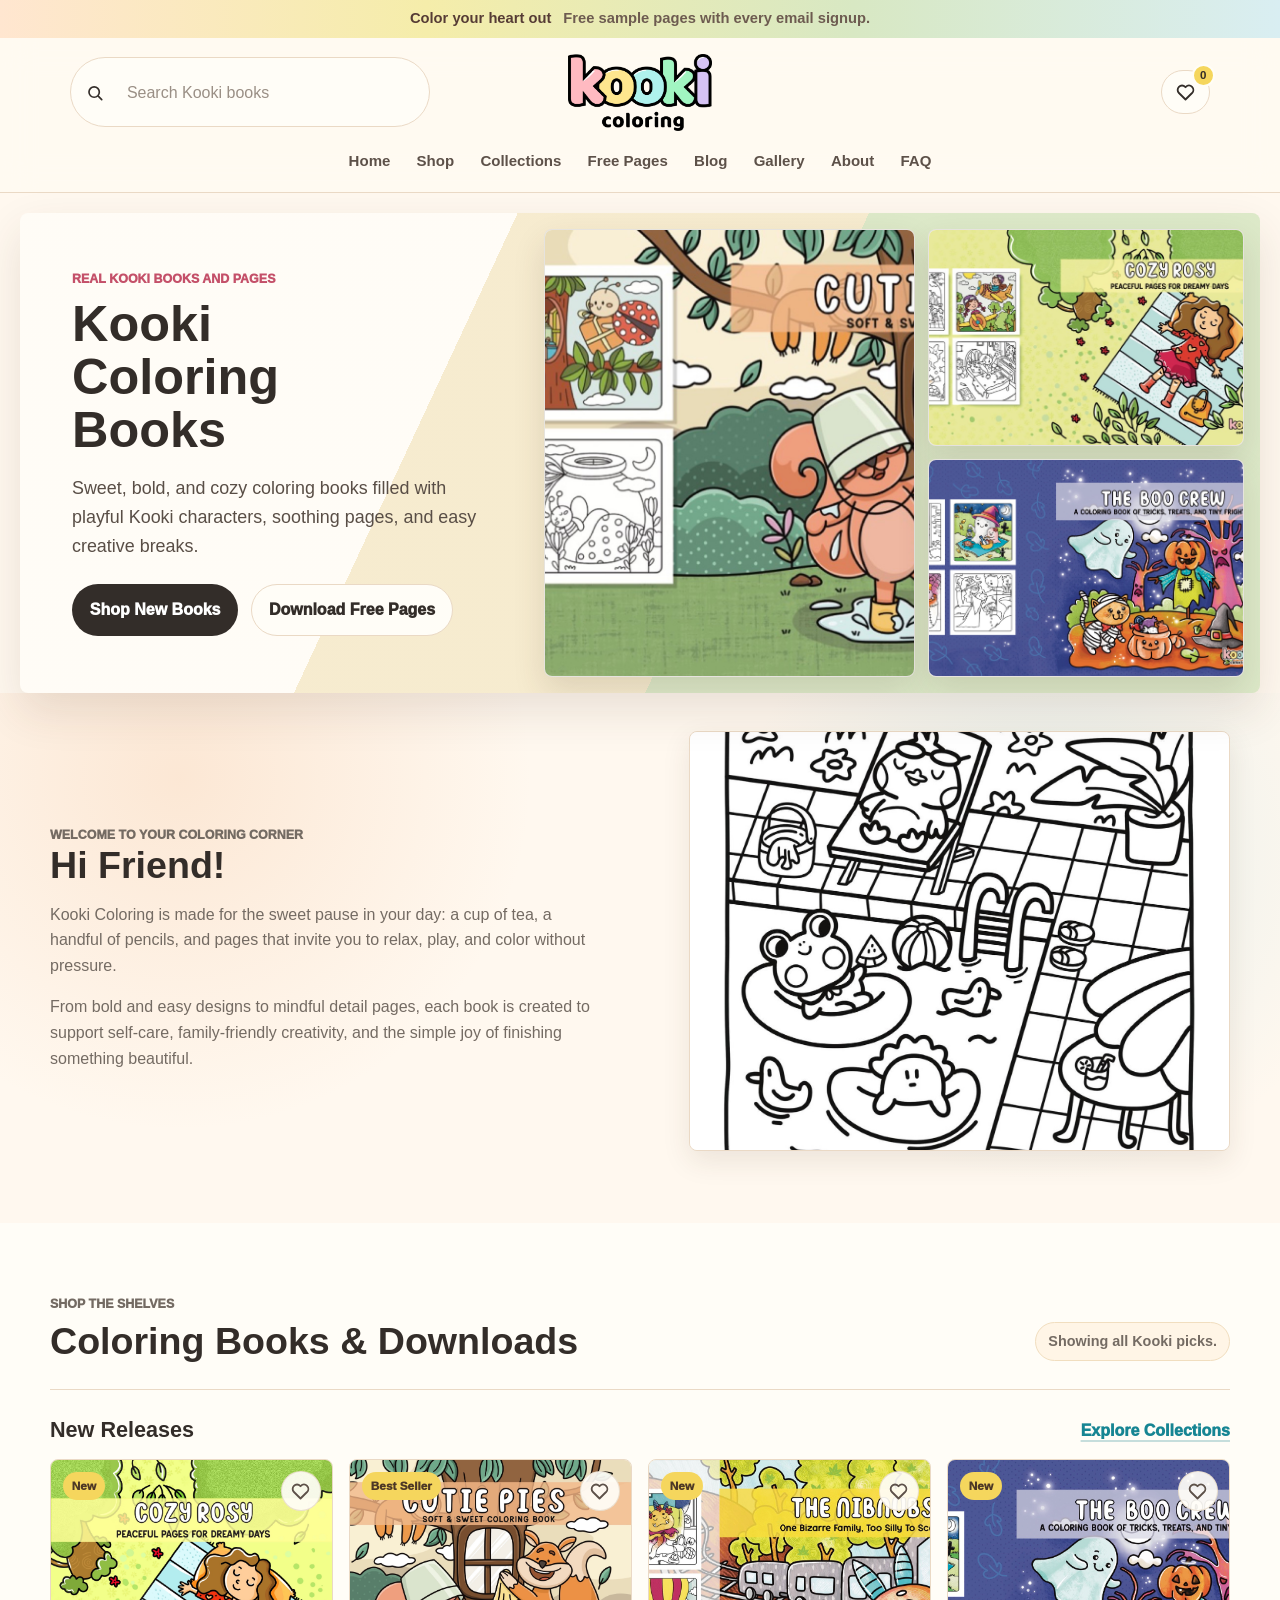
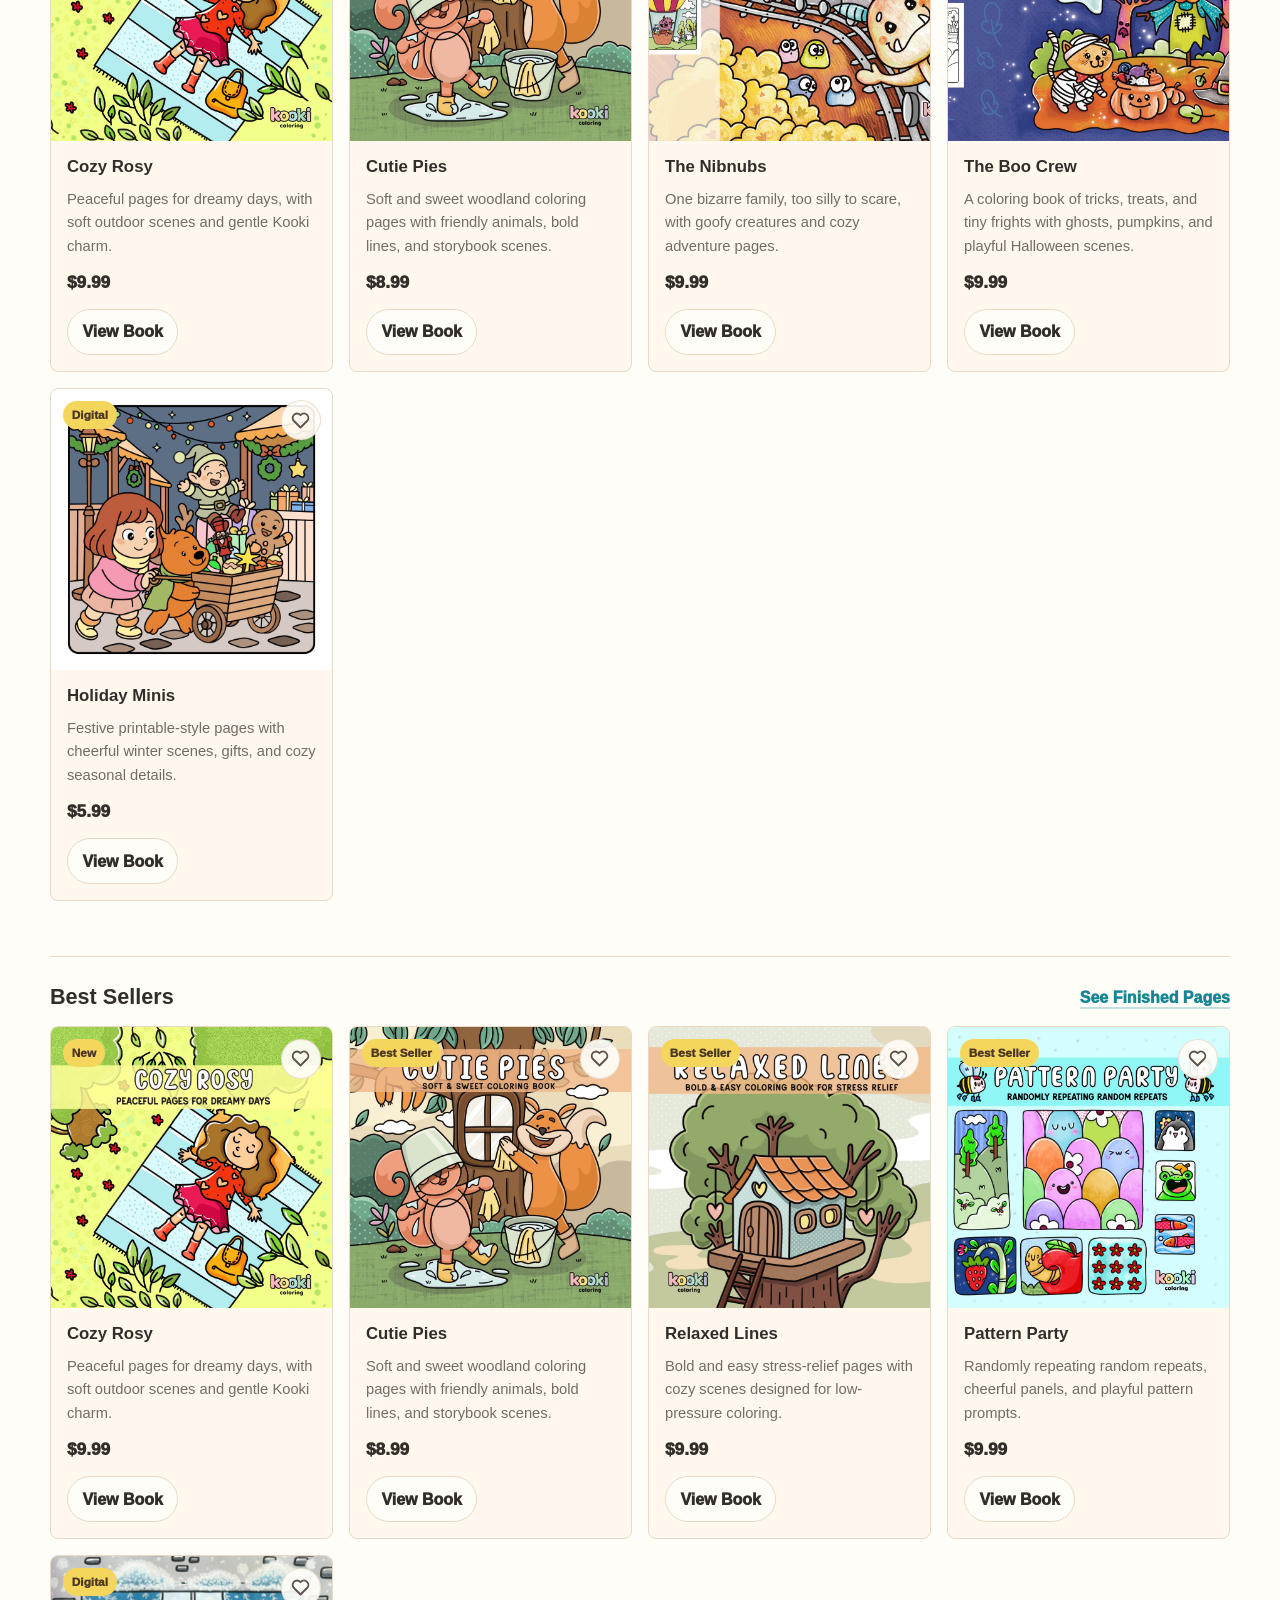
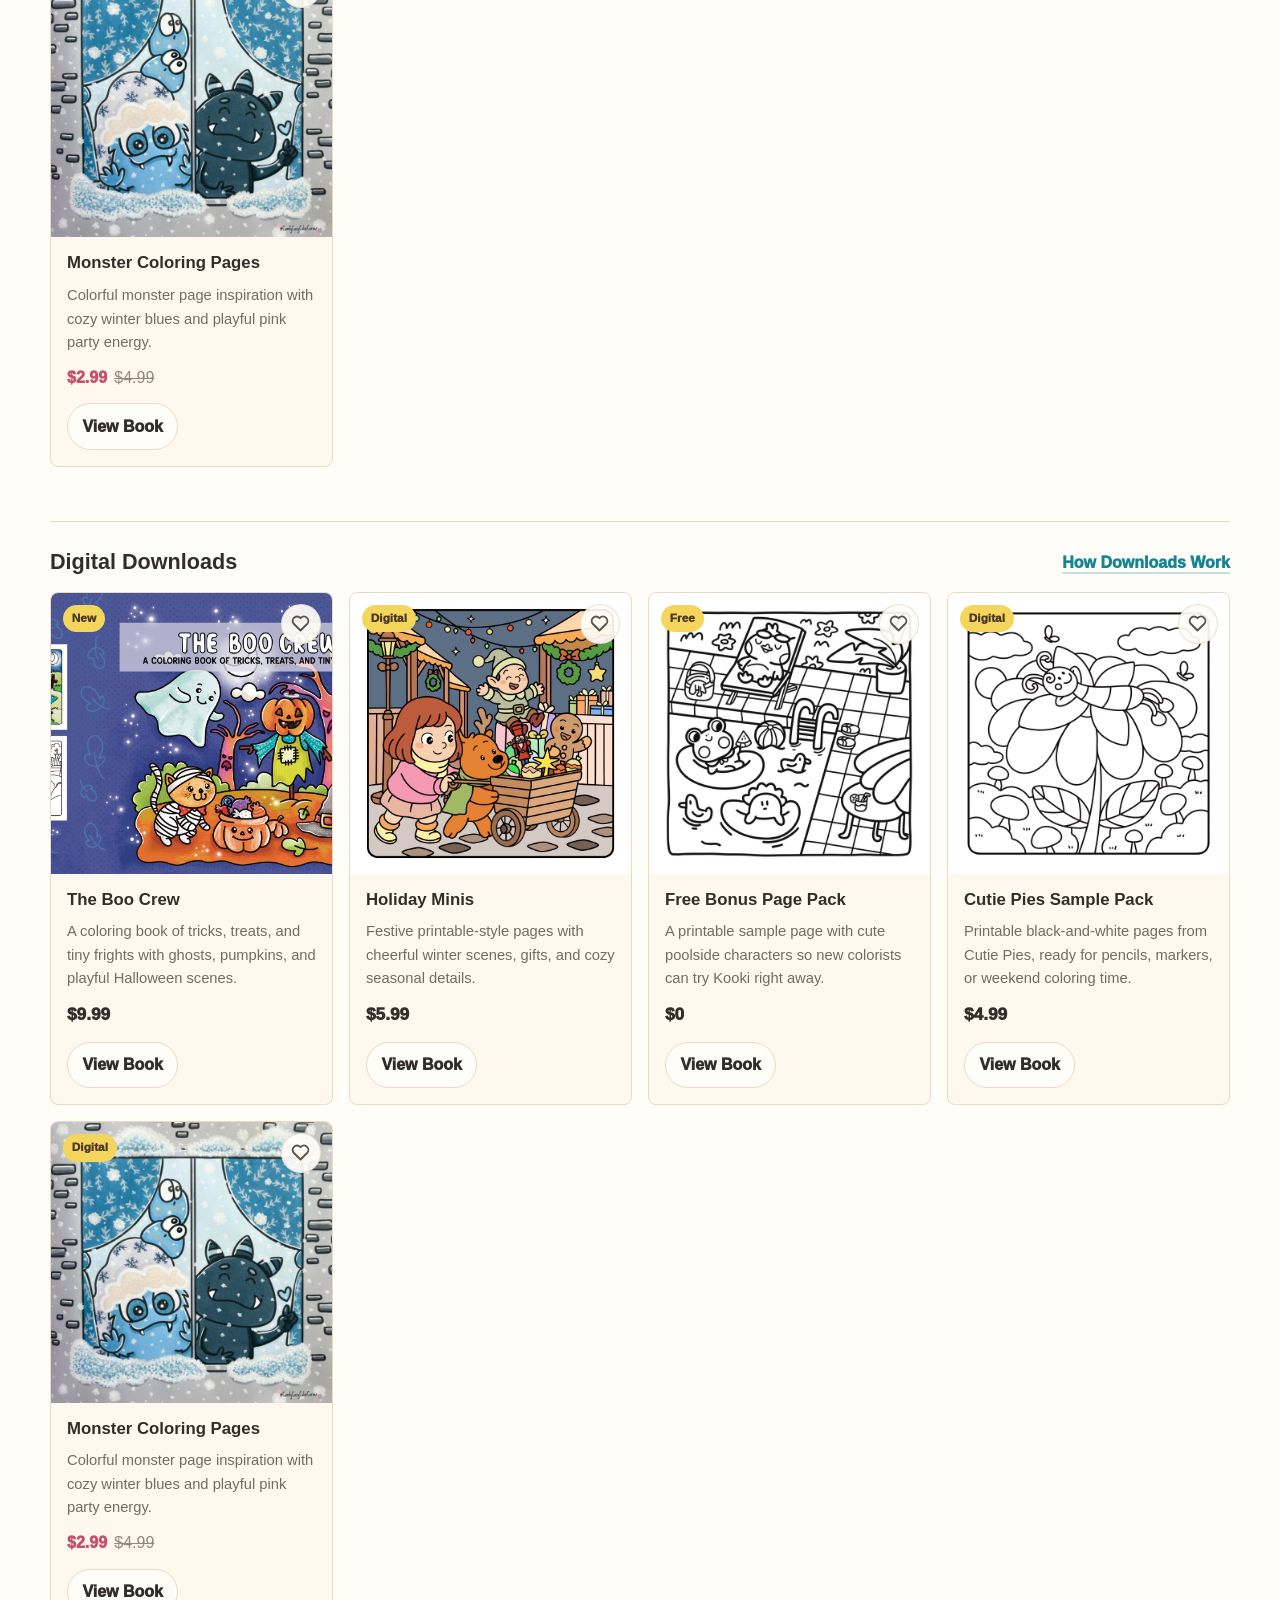
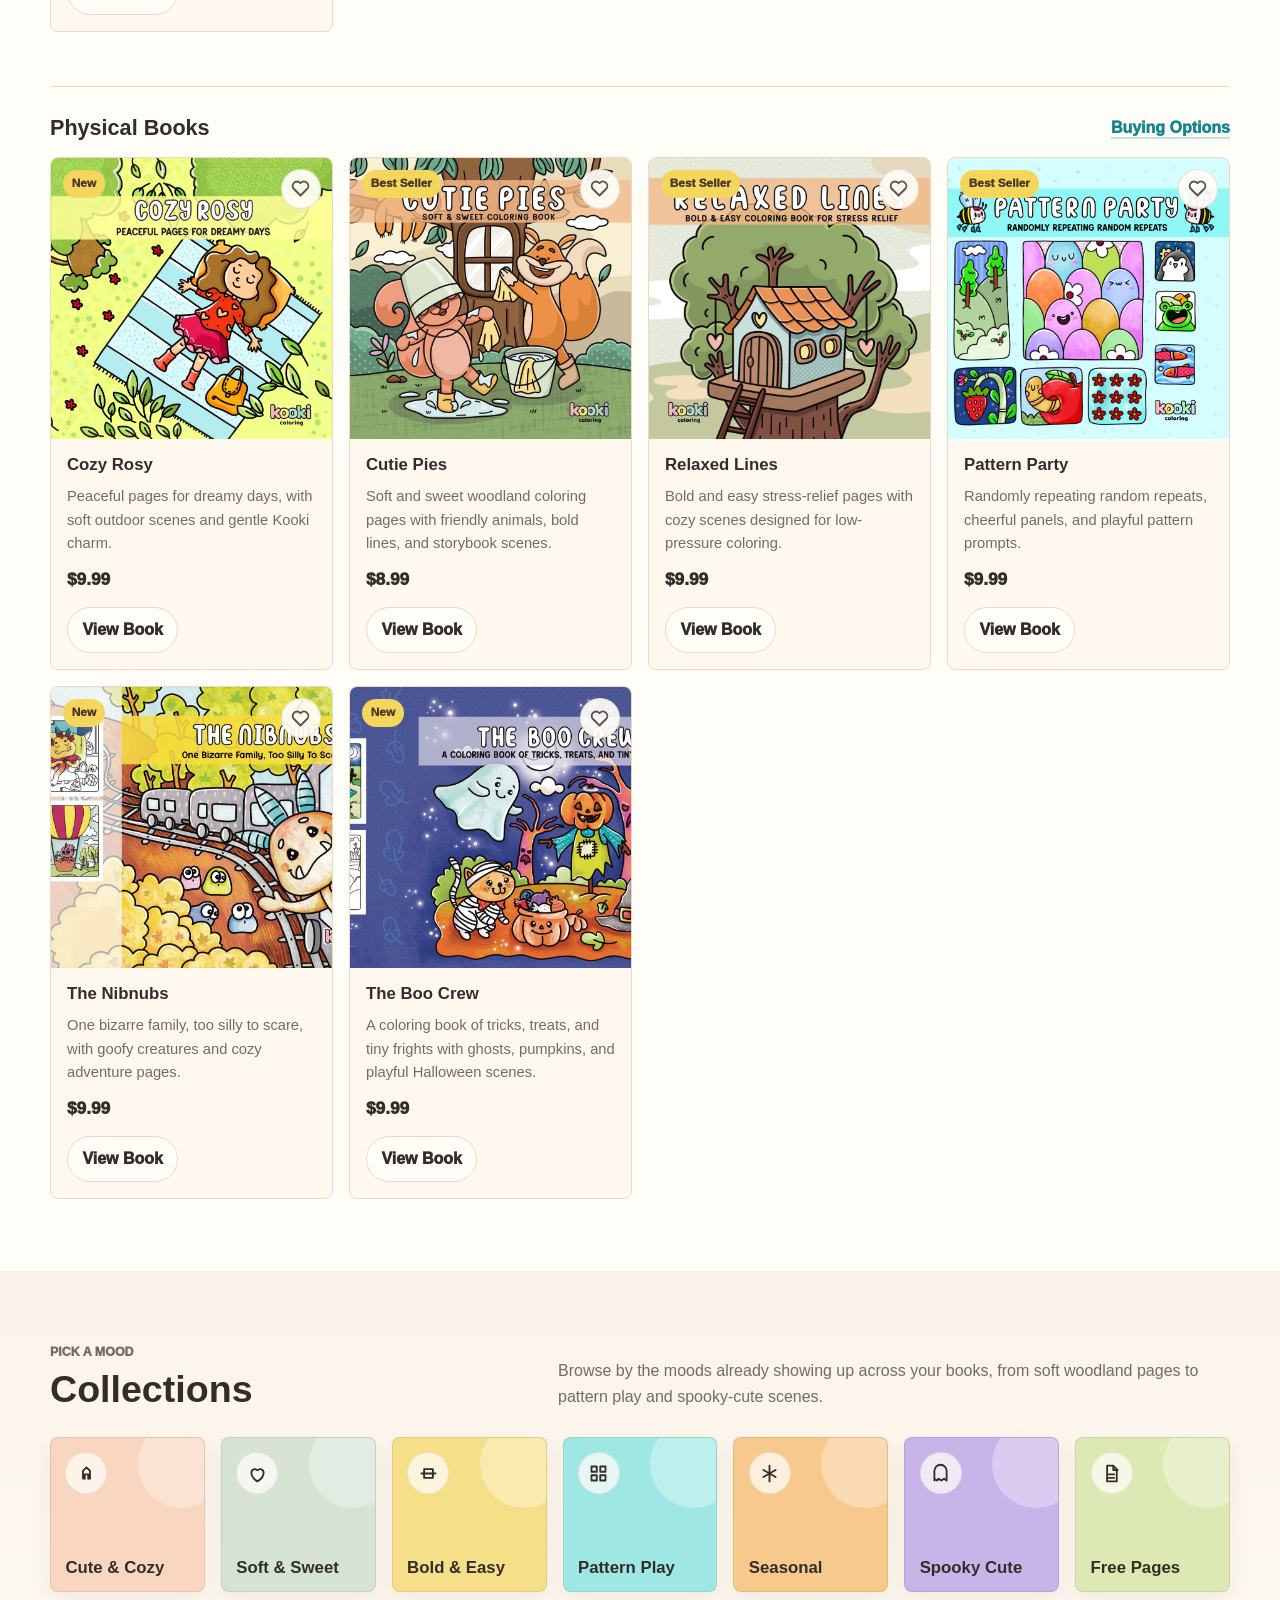
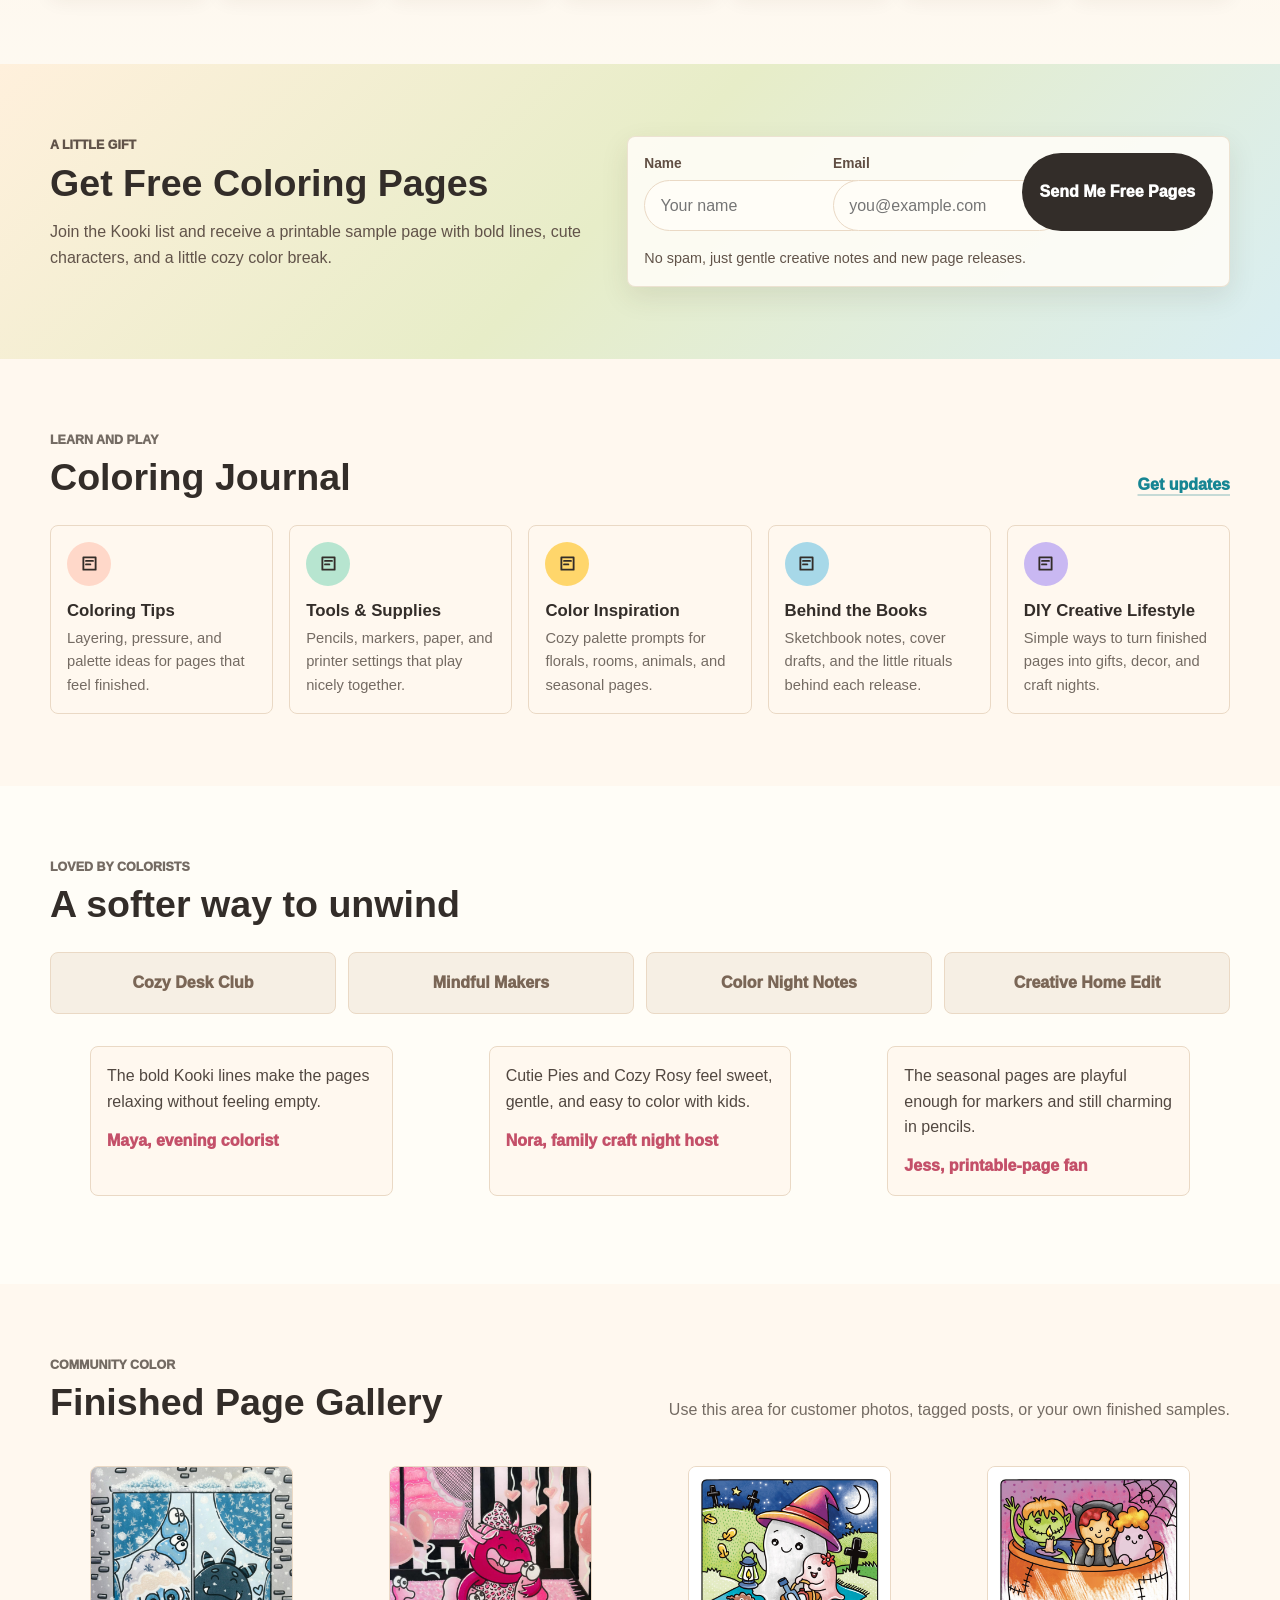
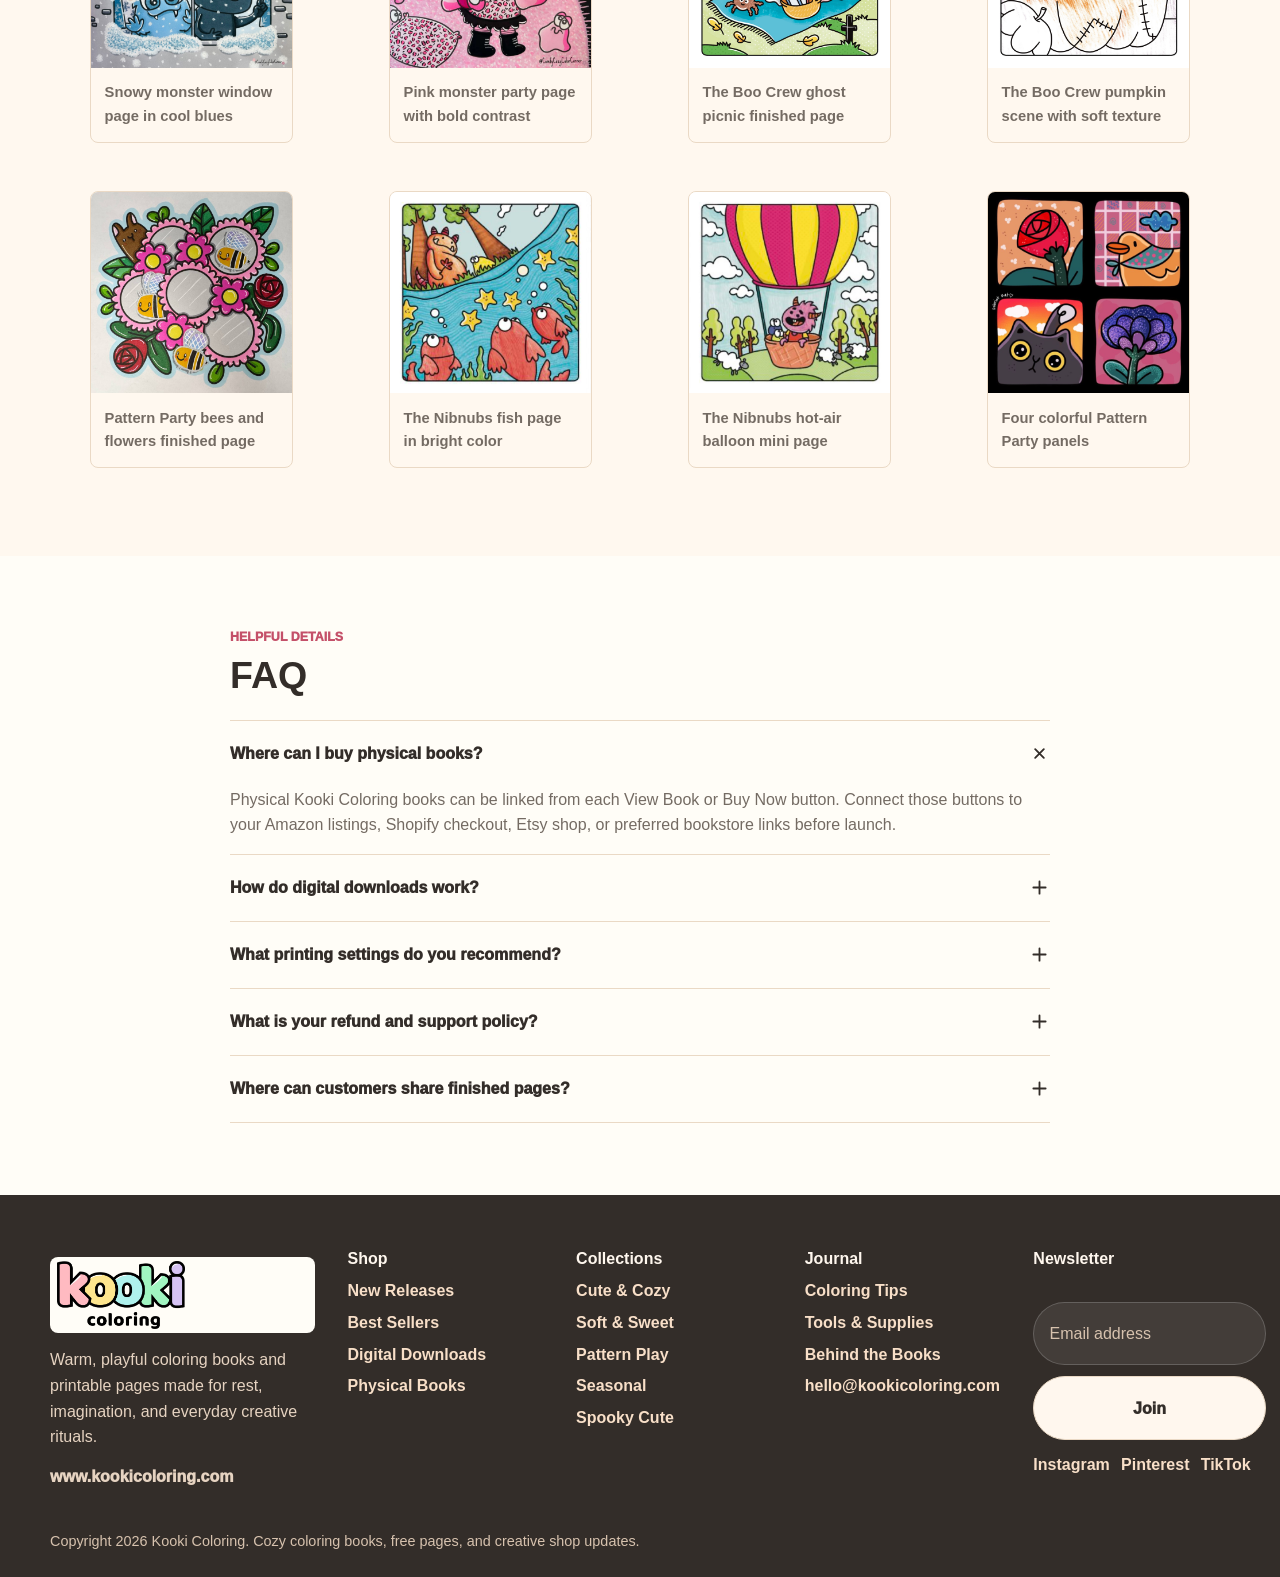
==== index.html @ 75f63d37 "Initial Kooki Coloring storefront" ====
<!doctype html>
<html lang="en">
  <head>
    <meta charset="utf-8">
    <meta name="viewport" content="width=device-width, initial-scale=1">
    <title>Kooki Coloring | Cozy Coloring Book Storefront</title>
    <meta
      name="description"
      content="Shop warm, playful coloring books, digital pages, and cozy creative collections from Kooki Coloring."
    >
    <link rel="preload" href="assets/real/hero/cutie-pies-cover-spread.jpg" as="image">
    <link rel="icon" href="assets/favicon.svg" type="image/svg+xml">
    <link rel="stylesheet" href="styles.css">
    <script src="script.js" defer></script>
  </head>
  <body>
    <a class="skip-link" href="#main">Skip to content</a>

    <div class="announcement" role="banner">
      <span>Color your heart out</span>
      <span class="announcement-note">Free sample pages with every email signup.</span>
    </div>

    <header class="site-header">
      <div class="header-shell">
        <form class="search" role="search" aria-label="Search Kooki Coloring books">
          <label class="sr-only" for="siteSearch">Search books and collections</label>
          <svg class="icon" aria-hidden="true" viewBox="0 0 24 24">
            <path d="m21 21-4.35-4.35m1.35-5.15a6.5 6.5 0 1 1-13 0 6.5 6.5 0 0 1 13 0Z"></path>
          </svg>
          <input id="siteSearch" type="search" placeholder="Search Kooki books">
        </form>

        <a class="brand" href="#home" aria-label="Kooki Coloring home">
          <img class="brand-logo" src="assets/logo/kooki-brand.png" alt="" aria-hidden="true">
          <span class="sr-only">Kooki Coloring</span>
        </a>

        <button class="icon-button wishlist-toggle" type="button" aria-label="Open wishlist">
          <svg class="icon" aria-hidden="true" viewBox="0 0 24 24">
            <path d="M19.5 12.6 12 20l-7.5-7.4a5 5 0 0 1 7.1-7.1l.4.4.4-.4a5 5 0 0 1 7.1 7.1Z"></path>
          </svg>
          <span class="wishlist-count" aria-live="polite">0</span>
        </button>
      </div>

      <nav class="main-nav" aria-label="Main navigation">
        <a href="#home">Home</a>
        <a href="#shop">Shop</a>
        <a href="#collections">Collections</a>
        <a href="#free-pages">Free Pages</a>
        <a href="#blog">Blog</a>
        <a href="#gallery">Gallery</a>
        <a href="#about">About</a>
        <a href="#faq">FAQ</a>
      </nav>
    </header>

    <main id="main">
      <section class="hero" id="home" aria-labelledby="hero-title">
        <div class="hero-visual real-hero">
          <div class="hero-copy">
            <p class="eyebrow">Real Kooki books and pages</p>
            <h1 id="hero-title">Kooki Coloring Books</h1>
            <p>
              Sweet, bold, and cozy coloring books filled with playful Kooki characters, soothing pages, and easy creative breaks.
            </p>
            <div class="hero-actions" aria-label="Primary shopping actions">
              <a class="button primary" href="#new-releases">Shop New Books</a>
              <a class="button secondary" href="#free-pages">Download Free Pages</a>
            </div>
          </div>
          <div class="hero-collage" aria-label="Featured Kooki Coloring book covers and sample pages">
            <img class="hero-card hero-card-main" src="assets/real/hero/cutie-pies-cover-spread.jpg" alt="Cutie Pies Kooki Coloring cover spread with sample pages">
            <img class="hero-card hero-card-top" src="assets/real/hero/cozy-rosy-cover-spread.jpg" alt="Cozy Rosy Kooki Coloring cover spread with peaceful sample pages">
            <img class="hero-card hero-card-bottom" src="assets/real/covers/boo-crew-cover-spread.jpg" alt="The Boo Crew Halloween coloring book cover spread">
          </div>
        </div>
      </section>

      <section class="intro-section section-pad" id="about" aria-labelledby="intro-title">
        <div class="section-shell intro-grid">
          <div>
            <p class="eyebrow">Welcome to your coloring corner</p>
            <h2 id="intro-title">Hi Friend!</h2>
            <p>
              Kooki Coloring is made for the sweet pause in your day: a cup of tea, a handful of pencils, and pages that invite you to relax, play, and color without pressure.
            </p>
            <p>
              From bold and easy designs to mindful detail pages, each book is created to support self-care, family-friendly creativity, and the simple joy of finishing something beautiful.
            </p>
          </div>
          <img class="line-banner" src="assets/real/covers/free-bonus-page.jpg" alt="Printable bonus coloring page with cute poolside characters">
        </div>
      </section>

      <section class="shop-section section-pad" id="shop" aria-labelledby="shop-title">
        <div class="section-shell">
          <div class="section-heading">
            <div>
              <p class="eyebrow">Shop the shelves</p>
              <h2 id="shop-title">Coloring Books & Downloads</h2>
            </div>
            <p id="searchStatus" class="search-status" aria-live="polite">Showing all Kooki picks.</p>
          </div>

          <div class="product-section" id="new-releases">
            <div class="product-heading">
              <h3>New Releases</h3>
              <a href="#collections">Explore Collections</a>
            </div>
            <div class="product-grid" data-section="new"></div>
          </div>

          <div class="product-section" id="best-sellers">
            <div class="product-heading">
              <h3>Best Sellers</h3>
              <a href="#gallery">See Finished Pages</a>
            </div>
            <div class="product-grid" data-section="best"></div>
          </div>

          <div class="product-section" id="digital-downloads">
            <div class="product-heading">
              <h3>Digital Downloads</h3>
              <a href="#faq">How Downloads Work</a>
            </div>
            <div class="product-grid" data-section="digital"></div>
          </div>

          <div class="product-section" id="physical-books">
            <div class="product-heading">
              <h3>Physical Books</h3>
              <a href="#faq">Buying Options</a>
            </div>
            <div class="product-grid" data-section="physical"></div>
          </div>
        </div>
      </section>

      <section class="collections-section section-pad" id="collections" aria-labelledby="collections-title">
        <div class="section-shell">
          <div class="section-heading">
            <div>
              <p class="eyebrow">Pick a mood</p>
              <h2 id="collections-title">Collections</h2>
            </div>
            <p>Browse by the moods already showing up across your books, from soft woodland pages to pattern play and spooky-cute scenes.</p>
          </div>
          <div class="collection-grid"></div>
        </div>
      </section>

      <section class="freebie-section section-pad" id="free-pages" aria-labelledby="freebie-title">
        <div class="section-shell freebie-grid">
          <div>
            <p class="eyebrow">A little gift</p>
            <h2 id="freebie-title">Get Free Coloring Pages</h2>
            <p>
              Join the Kooki list and receive a printable sample page with bold lines, cute characters, and a little cozy color break.
            </p>
          </div>
          <form class="signup-form" id="freebieForm">
            <div class="field-group">
              <label for="firstName">Name</label>
              <input id="firstName" name="firstName" type="text" autocomplete="given-name" placeholder="Your name">
            </div>
            <div class="field-group">
              <label for="email">Email</label>
              <input id="email" name="email" type="email" autocomplete="email" placeholder="you@example.com" required>
            </div>
            <button class="button primary" type="submit">Send Me Free Pages</button>
            <p class="form-note" id="freebieMessage" aria-live="polite">No spam, just gentle creative notes and new page releases.</p>
          </form>
        </div>
      </section>

      <section class="blog-section section-pad" id="blog" aria-labelledby="blog-title">
        <div class="section-shell">
          <div class="section-heading">
            <div>
              <p class="eyebrow">Learn and play</p>
              <h2 id="blog-title">Coloring Journal</h2>
            </div>
            <a class="text-link" href="#footer-newsletter">Get updates</a>
          </div>
          <div class="blog-grid"></div>
        </div>
      </section>

      <section class="proof-section section-pad" aria-labelledby="proof-title">
        <div class="section-shell">
          <div class="section-heading">
            <div>
              <p class="eyebrow">Loved by colorists</p>
              <h2 id="proof-title">A softer way to unwind</h2>
            </div>
          </div>
          <div class="logo-row" aria-label="Placeholder featured on logos">
            <span>Cozy Desk Club</span>
            <span>Mindful Makers</span>
            <span>Color Night Notes</span>
            <span>Creative Home Edit</span>
          </div>
          <div class="testimonial-grid"></div>
        </div>
      </section>

      <section class="gallery-section section-pad" id="gallery" aria-labelledby="gallery-title">
        <div class="section-shell">
          <div class="section-heading">
            <div>
              <p class="eyebrow">Community color</p>
              <h2 id="gallery-title">Finished Page Gallery</h2>
            </div>
            <p>Use this area for customer photos, tagged posts, or your own finished samples.</p>
          </div>
          <div class="gallery-grid"></div>
        </div>
      </section>

      <section class="faq-section section-pad" id="faq" aria-labelledby="faq-title">
        <div class="section-shell narrow">
          <p class="eyebrow">Helpful details</p>
          <h2 id="faq-title">FAQ</h2>
          <div class="faq-list"></div>
        </div>
      </section>
    </main>

    <footer class="site-footer" id="contact">
      <div class="section-shell footer-grid">
        <div class="footer-brand">
          <a class="brand" href="#home" aria-label="Kooki Coloring home">
            <img class="brand-logo" src="assets/logo/kooki-brand.png" alt="" aria-hidden="true">
            <span class="sr-only">Kooki Coloring</span>
          </a>
          <p>
            Warm, playful coloring books and printable pages made for rest, imagination, and everyday creative rituals.
          </p>
          <p class="footer-domain">www.kookicoloring.com</p>
        </div>
        <div>
          <h2>Shop</h2>
          <a href="#new-releases">New Releases</a>
          <a href="#best-sellers">Best Sellers</a>
          <a href="#digital-downloads">Digital Downloads</a>
          <a href="#physical-books">Physical Books</a>
        </div>
        <div>
          <h2>Collections</h2>
          <a href="#collections">Cute & Cozy</a>
          <a href="#collections">Soft & Sweet</a>
          <a href="#collections">Pattern Play</a>
          <a href="#collections">Seasonal</a>
          <a href="#collections">Spooky Cute</a>
        </div>
        <div>
          <h2>Journal</h2>
          <a href="#blog">Coloring Tips</a>
          <a href="#blog">Tools & Supplies</a>
          <a href="#blog">Behind the Books</a>
          <a href="mailto:hello@kookicoloring.com">hello@kookicoloring.com</a>
        </div>
        <form class="footer-newsletter" id="footer-newsletter">
          <h2>Newsletter</h2>
          <label class="sr-only" for="footerEmail">Email address</label>
          <input id="footerEmail" type="email" placeholder="Email address" required>
          <button class="button secondary" type="submit">Join</button>
          <div class="social-links" aria-label="Social links">
            <a href="#" aria-label="Instagram">Instagram</a>
            <a href="#" aria-label="Pinterest">Pinterest</a>
            <a href="#" aria-label="TikTok">TikTok</a>
          </div>
        </form>
      </div>
      <p class="copyright">Copyright <span id="year"></span> Kooki Coloring. Cozy coloring books, free pages, and creative shop updates.</p>
    </footer>

    <dialog class="product-dialog" id="productDialog" aria-labelledby="dialogTitle">
      <button class="dialog-close" type="button" aria-label="Close product details">
        <svg class="icon" aria-hidden="true" viewBox="0 0 24 24">
          <path d="M18 6 6 18M6 6l12 12"></path>
        </svg>
      </button>
      <div class="dialog-content"></div>
    </dialog>

    <dialog class="wishlist-dialog" id="wishlistDialog" aria-labelledby="wishlistTitle">
      <button class="dialog-close" type="button" aria-label="Close wishlist">
        <svg class="icon" aria-hidden="true" viewBox="0 0 24 24">
          <path d="M18 6 6 18M6 6l12 12"></path>
        </svg>
      </button>
      <h2 id="wishlistTitle">Your Favorites</h2>
      <div class="wishlist-list"></div>
    </dialog>
  </body>
</html>
---- styles.css ----
:root {
  color-scheme: light;
  --cream: #fff8ef;
  --paper: #fffdf7;
  --linen: #f3eadc;
  --peach: #f6c7a1;
  --rose: #f3a0aa;
  --sun: #f5d65d;
  --mint: #cfdcb3;
  --sky: #8acbd7;
  --lavender: #b9a4db;
  --leaf: #5f7f52;
  --teal: #168593;
  --berry: #c45069;
  --charcoal: #332d29;
  --muted: #746b63;
  --line: #ead9c5;
  --shadow: 0 18px 45px rgba(70, 48, 34, 0.12);
  --soft-shadow: 0 10px 28px rgba(70, 48, 34, 0.1);
  --radius: 8px;
  --radius-sm: 6px;
  --max: 1180px;
}

* {
  box-sizing: border-box;
}

html {
  scroll-behavior: smooth;
}

body {
  margin: 0;
  background: var(--cream);
  color: var(--charcoal);
  font-family: Nunito, "Avenir Next Rounded", "Trebuchet MS", Arial, sans-serif;
  font-size: 16px;
  line-height: 1.6;
}

img {
  display: block;
  max-width: 100%;
}

a {
  color: inherit;
  text-decoration: none;
}

button,
input {
  font: inherit;
}

button {
  cursor: pointer;
}

:focus-visible {
  outline: 3px solid rgba(31, 127, 139, 0.45);
  outline-offset: 3px;
}

.skip-link {
  background: var(--charcoal);
  color: white;
  left: 1rem;
  padding: 0.65rem 1rem;
  position: fixed;
  top: 1rem;
  transform: translateY(-140%);
  z-index: 20;
}

.skip-link:focus {
  transform: translateY(0);
}

.sr-only {
  height: 1px;
  margin: -1px;
  overflow: hidden;
  padding: 0;
  position: absolute;
  width: 1px;
  clip: rect(0, 0, 0, 0);
  white-space: nowrap;
  border: 0;
}

.announcement {
  align-items: center;
  background: linear-gradient(90deg, #ffe6d0, #f5edaa, #d8e8c3, #d9eef2);
  color: #563c35;
  display: flex;
  gap: 0.75rem;
  justify-content: center;
  min-height: 38px;
  padding: 0.45rem 1rem;
  text-align: center;
  font-size: 0.92rem;
  font-weight: 800;
}

.announcement-note {
  color: #6d5b50;
  font-weight: 700;
}

.site-header {
  background: rgba(255, 250, 242, 0.94);
  border-bottom: 1px solid var(--line);
  position: sticky;
  top: 0;
  z-index: 10;
  backdrop-filter: blur(16px);
}

.header-shell {
  align-items: center;
  display: grid;
  gap: 1rem;
  grid-template-columns: minmax(220px, 1fr) auto minmax(100px, 1fr);
  margin: 0 auto;
  max-width: var(--max);
  padding: 1rem 1.25rem 0.75rem;
}

.search {
  align-items: center;
  background: var(--paper);
  border: 1px solid var(--line);
  border-radius: 999px;
  display: flex;
  gap: 0.5rem;
  max-width: 360px;
  padding: 0.6rem 0.85rem;
}

.search input {
  background: transparent;
  border: 0;
  color: var(--charcoal);
  min-width: 0;
  outline: 0;
  width: 100%;
}

.search input::placeholder {
  color: #9a8f85;
}

.brand {
  align-items: center;
  display: inline-flex;
  justify-self: center;
  min-width: max-content;
}

.brand-logo {
  display: block;
  height: clamp(60px, 6vw, 84px);
  object-fit: contain;
  width: auto;
}

.icon-button {
  align-items: center;
  background: var(--paper);
  border: 1px solid var(--line);
  border-radius: 999px;
  color: var(--charcoal);
  display: inline-flex;
  justify-self: end;
  min-height: 44px;
  padding: 0.65rem 0.8rem;
  position: relative;
}

.wishlist-count {
  align-items: center;
  background: var(--sun);
  border: 2px solid var(--paper);
  border-radius: 999px;
  display: inline-flex;
  font-size: 0.72rem;
  font-weight: 900;
  height: 23px;
  justify-content: center;
  min-width: 23px;
  padding: 0 0.25rem;
  position: absolute;
  right: -0.35rem;
  top: -0.45rem;
}

.main-nav {
  display: flex;
  gap: 0.2rem;
  justify-content: center;
  margin: 0 auto;
  max-width: var(--max);
  overflow-x: auto;
  padding: 0 1.25rem 0.8rem;
  scrollbar-width: none;
}

.main-nav::-webkit-scrollbar {
  display: none;
}

.main-nav a {
  border-radius: 999px;
  color: #5d5149;
  flex: 0 0 auto;
  font-size: 0.94rem;
  font-weight: 800;
  padding: 0.4rem 0.72rem;
  transition: background 180ms ease, color 180ms ease, transform 180ms ease;
}

.main-nav a:hover,
.main-nav a:focus-visible {
  background: #fff0dc;
  color: var(--charcoal);
  transform: translateY(-1px);
}

.icon {
  fill: none;
  height: 21px;
  stroke: currentColor;
  stroke-linecap: round;
  stroke-linejoin: round;
  stroke-width: 2.1;
  width: 21px;
}

.hero {
  padding: 1.2rem 1.25rem 0;
}

.hero-visual {
  border-radius: var(--radius);
  box-shadow: var(--shadow);
  margin: 0 auto;
  max-width: min(1380px, calc(100vw - 2.5rem));
  min-height: 470px;
  overflow: hidden;
  position: relative;
}

.real-hero {
  align-items: center;
  background:
    linear-gradient(115deg, rgba(255, 253, 247, 0.96) 0 34%, rgba(247, 236, 204, 0.82) 34% 58%, rgba(214, 232, 195, 0.8) 58% 100%),
    var(--linen);
  display: grid;
  gap: 1.4rem;
  grid-template-columns: minmax(320px, 0.82fr) minmax(0, 1.18fr);
  padding: 1rem;
}

.hero-visual::after {
  background: linear-gradient(90deg, rgba(255, 250, 242, 0.96), rgba(255, 250, 242, 0.64) 32%, rgba(255, 250, 242, 0.08) 62%);
  content: "";
  inset: 0;
  pointer-events: none;
  position: absolute;
}

.real-hero::after {
  display: none;
}

.hero-visual > img {
  height: 100%;
  inset: 0;
  object-fit: cover;
  position: absolute;
  width: 100%;
}

.hero-copy {
  max-width: 520px;
  padding: 2rem 2.25rem;
  position: relative;
  z-index: 1;
}

.hero-collage {
  display: grid;
  gap: 0.8rem;
  grid-template-columns: minmax(0, 1.08fr) minmax(180px, 0.92fr);
  position: relative;
  z-index: 1;
}

.hero-card {
  background: var(--paper);
  border: 1px solid rgba(51, 45, 41, 0.12);
  border-radius: var(--radius);
  box-shadow: 0 14px 32px rgba(70, 48, 34, 0.14);
  height: 100%;
  object-fit: cover;
  width: 100%;
}

.hero-card-main {
  aspect-ratio: 1.55 / 1;
  grid-row: span 2;
  object-position: center;
}

.hero-card-top,
.hero-card-bottom {
  aspect-ratio: 1.45 / 1;
}

.hero-card-top {
  object-position: 72% center;
}

.hero-card-bottom {
  object-position: 76% center;
}

.eyebrow {
  color: var(--berry);
  font-size: 0.78rem;
  font-weight: 950;
  letter-spacing: 0;
  margin: 0 0 0.5rem;
  text-transform: uppercase;
}

h1,
h2,
h3 {
  letter-spacing: 0;
  line-height: 1.05;
  margin: 0;
}

h1 {
  font-size: 3.15rem;
  max-width: 12ch;
}

h2 {
  font-size: 2.35rem;
}

h3 {
  font-size: 1.35rem;
}

.hero-copy p:not(.eyebrow) {
  color: #594e46;
  font-size: 1.12rem;
  margin: 1.1rem 0 0;
  max-width: 34rem;
}

.hero-actions {
  display: flex;
  flex-wrap: wrap;
  gap: 0.8rem;
  margin-top: 1.5rem;
}

.button {
  align-items: center;
  border: 1px solid transparent;
  border-radius: 999px;
  display: inline-flex;
  font-weight: 950;
  justify-content: center;
  min-height: 46px;
  padding: 0.75rem 1.05rem;
  transition: background 180ms ease, border-color 180ms ease, box-shadow 180ms ease, color 180ms ease, transform 180ms ease;
}

.button:hover,
.button:focus-visible {
  transform: translateY(-2px);
}

.button.primary {
  background: var(--charcoal);
  color: white;
}

.button.primary:hover {
  background: #1f1b18;
  box-shadow: var(--soft-shadow);
}

.button.secondary {
  background: var(--paper);
  border-color: var(--line);
  color: var(--charcoal);
}

.button.secondary:hover {
  background: #fff2db;
  border-color: #e8caa6;
}

.section-pad {
  padding: 4.5rem 1.25rem;
}

.intro-section {
  padding-top: 2.35rem;
}

.section-shell {
  margin: 0 auto;
  max-width: var(--max);
}

.section-shell.narrow {
  max-width: 820px;
}

.intro-section {
  background:
    radial-gradient(circle at 14% 16%, rgba(246, 199, 161, 0.34), transparent 22rem),
    radial-gradient(circle at 82% 32%, rgba(138, 203, 215, 0.2), transparent 20rem),
    var(--cream);
}

.intro-grid {
  align-items: center;
  display: grid;
  gap: 2.5rem;
  grid-template-columns: minmax(0, 1.05fr) minmax(280px, 0.95fr);
}

.intro-grid p {
  color: var(--muted);
  margin: 1rem 0 0;
  max-width: 62ch;
}

.line-banner {
  background: var(--paper);
  border: 1px solid var(--line);
  border-radius: var(--radius);
  box-shadow: var(--soft-shadow);
  max-height: 420px;
  object-fit: cover;
  width: 100%;
}

.shop-section,
.proof-section,
.faq-section {
  background: var(--paper);
}

.section-heading {
  align-items: end;
  display: flex;
  gap: 1.25rem;
  justify-content: space-between;
  margin-bottom: 1.7rem;
}

.section-heading p {
  color: var(--muted);
  margin: 0;
  max-width: 42rem;
}

.section-heading .eyebrow {
  margin-bottom: 0.45rem;
}

.search-status {
  background: #fff5e6;
  border: 1px solid #f1debf;
  border-radius: 999px;
  color: #6a5545;
  font-size: 0.9rem;
  font-weight: 800;
  padding: 0.45rem 0.75rem;
}

.product-section {
  border-top: 1px solid var(--line);
  padding-top: 1.75rem;
}

.product-section + .product-section {
  margin-top: 3.4rem;
}

.product-heading {
  align-items: center;
  display: flex;
  gap: 1rem;
  justify-content: space-between;
  margin-bottom: 1rem;
}

.product-heading a,
.text-link {
  color: var(--teal);
  font-weight: 950;
  text-decoration: underline;
  text-decoration-color: rgba(31, 127, 139, 0.25);
  text-decoration-thickness: 2px;
  text-underline-offset: 4px;
}

.product-grid {
  display: grid;
  gap: 1rem;
  grid-template-columns: repeat(4, minmax(0, 1fr));
}

.product-card {
  background: var(--cream);
  border: 1px solid var(--line);
  border-radius: var(--radius);
  display: grid;
  grid-template-rows: auto 1fr;
  min-width: 0;
  overflow: hidden;
  position: relative;
  transition: border-color 180ms ease, box-shadow 180ms ease, transform 180ms ease;
}

.product-card:hover {
  border-color: #e6c5a6;
  box-shadow: var(--soft-shadow);
  transform: translateY(-3px);
}

.product-media {
  aspect-ratio: 1 / 1;
  background: linear-gradient(135deg, #fff2db, #d9eef2);
  display: grid;
  overflow: hidden;
  place-items: center;
}

.product-media img {
  height: 100%;
  object-fit: cover;
  object-position: center;
  width: 100%;
}

.badge {
  background: var(--sun);
  border-radius: 999px;
  color: #4d3826;
  font-size: 0.74rem;
  font-weight: 950;
  left: 0.75rem;
  padding: 0.28rem 0.55rem;
  position: absolute;
  top: 0.75rem;
}

.favorite-button {
  align-items: center;
  background: rgba(255, 253, 248, 0.92);
  border: 1px solid rgba(234, 223, 206, 0.95);
  border-radius: 999px;
  color: #5d5149;
  display: inline-flex;
  height: 40px;
  justify-content: center;
  position: absolute;
  right: 0.7rem;
  top: 0.7rem;
  transition: background 180ms ease, color 180ms ease, transform 180ms ease;
  width: 40px;
}

.favorite-button:hover,
.favorite-button[aria-pressed="true"] {
  background: #ffe9ee;
  color: var(--berry);
}

.favorite-button[aria-pressed="true"] .icon {
  fill: currentColor;
}

.favorite-button:hover {
  transform: scale(1.04);
}

.product-body {
  display: flex;
  flex-direction: column;
  gap: 0.65rem;
  padding: 1rem;
}

.product-body h4 {
  font-size: 1.05rem;
  line-height: 1.2;
  margin: 0;
}

.product-body p {
  color: var(--muted);
  font-size: 0.92rem;
  margin: 0;
}

.price-row {
  align-items: baseline;
  display: flex;
  flex-wrap: wrap;
  gap: 0.45rem;
  margin-top: auto;
}

.price {
  font-size: 1.08rem;
  font-weight: 950;
}

.sale-price {
  color: var(--berry);
  font-weight: 950;
}

.old-price {
  color: #93877d;
  text-decoration: line-through;
}

.product-card .button {
  align-self: start;
  margin-top: 0.15rem;
  min-height: 42px;
  padding: 0.58rem 0.9rem;
}

.no-results {
  background: #fff5e6;
  border: 1px dashed #dfc4a2;
  border-radius: var(--radius);
  color: #654f40;
  display: none;
  font-weight: 850;
  grid-column: 1 / -1;
  padding: 1rem;
}

.collections-section {
  background:
    linear-gradient(180deg, rgba(255, 250, 242, 0.6), rgba(255, 250, 242, 0.95)),
    var(--linen);
}

.collection-grid {
  display: grid;
  gap: 1rem;
  grid-template-columns: repeat(7, minmax(0, 1fr));
}

.collection-tile {
  align-content: space-between;
  aspect-ratio: 1 / 1;
  background: var(--tile-bg, #fffdf8);
  border: 1px solid rgba(51, 45, 41, 0.1);
  border-radius: var(--radius);
  box-shadow: 0 8px 20px rgba(70, 48, 34, 0.07);
  color: var(--charcoal);
  display: grid;
  overflow: hidden;
  padding: 0.9rem;
  position: relative;
  text-align: left;
  transition: box-shadow 180ms ease, transform 180ms ease;
}

.collection-tile::after {
  background: rgba(255, 255, 255, 0.32);
  border-radius: 50%;
  content: "";
  height: 88px;
  position: absolute;
  right: -22px;
  top: -18px;
  width: 88px;
}

.collection-tile:hover,
.collection-tile:focus-visible {
  box-shadow: var(--soft-shadow);
  transform: translateY(-3px);
}

.collection-icon {
  align-items: center;
  background: rgba(255, 253, 248, 0.74);
  border: 1px solid rgba(51, 45, 41, 0.08);
  border-radius: 999px;
  display: inline-flex;
  height: 42px;
  justify-content: center;
  width: 42px;
  z-index: 1;
}

.collection-tile h3 {
  font-size: 1.05rem;
  z-index: 1;
}

.freebie-section {
  background: linear-gradient(135deg, #fff0dc, #e7edc8 48%, #d9eef2);
}

.freebie-grid {
  align-items: center;
  display: grid;
  gap: 2rem;
  grid-template-columns: minmax(0, 0.95fr) minmax(300px, 1.05fr);
}

.freebie-grid p {
  color: #615349;
  max-width: 60ch;
}

.signup-form {
  background: rgba(255, 253, 248, 0.88);
  border: 1px solid rgba(234, 223, 206, 0.9);
  border-radius: var(--radius);
  box-shadow: var(--soft-shadow);
  display: grid;
  gap: 1rem;
  grid-template-columns: repeat(2, minmax(0, 1fr)) auto;
  padding: 1rem;
}

.field-group {
  display: grid;
  gap: 0.35rem;
}

.field-group label {
  color: #604e43;
  font-size: 0.86rem;
  font-weight: 900;
}

input {
  background: var(--paper);
  border: 1px solid var(--line);
  border-radius: 999px;
  color: var(--charcoal);
  min-height: 46px;
  padding: 0.72rem 0.95rem;
}

.form-note {
  color: var(--muted);
  font-size: 0.9rem;
  grid-column: 1 / -1;
  margin: 0;
}

.blog-grid {
  display: grid;
  gap: 1rem;
  grid-template-columns: repeat(5, minmax(0, 1fr));
}

.blog-card,
.testimonial,
.gallery-card {
  background: var(--cream);
  border: 1px solid var(--line);
  border-radius: var(--radius);
  transition: border-color 180ms ease, box-shadow 180ms ease, transform 180ms ease;
}

.blog-card {
  min-height: 178px;
  padding: 1rem;
}

.blog-card:hover,
.gallery-card:hover {
  border-color: #e6c5a6;
  box-shadow: var(--soft-shadow);
  transform: translateY(-3px);
}

.blog-card span {
  align-items: center;
  background: var(--blog-bg, #fff0dc);
  border-radius: 999px;
  display: inline-flex;
  height: 44px;
  justify-content: center;
  margin-bottom: 1rem;
  width: 44px;
}

.blog-card h3 {
  font-size: 1.05rem;
  margin-bottom: 0.45rem;
}

.blog-card p {
  color: var(--muted);
  font-size: 0.92rem;
  margin: 0;
}

.logo-row {
  display: grid;
  gap: 0.75rem;
  grid-template-columns: repeat(4, minmax(0, 1fr));
  margin-bottom: 1rem;
}

.logo-row span {
  background: #f6efe4;
  border: 1px solid var(--line);
  border-radius: var(--radius);
  color: #7a6656;
  display: grid;
  font-weight: 950;
  min-height: 62px;
  padding: 0.75rem;
  place-items: center;
  text-align: center;
}

.testimonial-grid {
  display: grid;
  gap: 1rem;
  grid-template-columns: repeat(3, minmax(0, 1fr));
}

.testimonial {
  padding: 1rem;
}

.testimonial p {
  color: #514740;
  margin: 0;
}

.testimonial footer {
  color: var(--berry);
  font-weight: 950;
  margin-top: 0.85rem;
}

.gallery-grid {
  display: grid;
  gap: 1rem;
  grid-template-columns: repeat(4, minmax(0, 1fr));
}

.gallery-card {
  overflow: hidden;
}

.gallery-card img {
  aspect-ratio: 1 / 1;
  object-fit: cover;
  width: 100%;
}

.gallery-card figcaption {
  color: var(--muted);
  font-size: 0.92rem;
  font-weight: 850;
  padding: 0.85rem;
}

.faq-list {
  border-top: 1px solid var(--line);
  margin-top: 1.5rem;
}

.faq-item {
  border-bottom: 1px solid var(--line);
}

.faq-button {
  align-items: center;
  background: transparent;
  border: 0;
  color: var(--charcoal);
  display: flex;
  font-weight: 950;
  justify-content: space-between;
  min-height: 66px;
  padding: 1rem 0;
  text-align: left;
  width: 100%;
}

.faq-button .icon {
  flex: 0 0 auto;
  transition: transform 180ms ease;
}

.faq-button[aria-expanded="true"] .icon {
  transform: rotate(45deg);
}

.faq-panel {
  color: var(--muted);
  display: none;
  padding: 0 0 1rem;
}

.faq-panel[aria-hidden="false"] {
  display: block;
}

.site-footer {
  background: #332d29;
  color: #fff7ee;
  padding: 3.5rem 1.25rem 1.5rem;
}

.site-footer .brand {
  background: var(--paper);
  border-radius: var(--radius);
  justify-self: start;
  padding: 0.25rem 0.45rem;
}

.site-footer .brand-logo {
  height: 68px;
}

.footer-grid {
  display: grid;
  gap: 2rem;
  grid-template-columns: 1.35fr repeat(4, minmax(130px, 1fr));
}

.footer-grid h2 {
  font-size: 1rem;
  margin: 0 0 0.65rem;
}

.footer-grid a {
  color: #f8dfc8;
  display: block;
  font-weight: 750;
  margin: 0.38rem 0;
}

.footer-grid a:hover {
  color: white;
}

.footer-brand p {
  color: #e6d3c1;
  margin: 0.9rem 0 0;
}

.footer-domain {
  font-weight: 950;
}

.footer-newsletter {
  display: grid;
  gap: 0.7rem;
}

.footer-newsletter input {
  background: rgba(255, 255, 255, 0.08);
  border-color: rgba(255, 255, 255, 0.18);
  color: white;
}

.footer-newsletter input::placeholder {
  color: #d7c2ae;
}

.footer-newsletter .button.secondary {
  background: #fff7ee;
  color: #332d29;
}

.social-links {
  display: flex;
  flex-wrap: wrap;
  gap: 0.7rem;
}

.social-links a {
  margin: 0;
}

.copyright {
  color: #d7c2ae;
  font-size: 0.9rem;
  margin: 2.5rem auto 0;
  max-width: var(--max);
}

dialog {
  border: 0;
  border-radius: var(--radius);
  box-shadow: 0 24px 70px rgba(24, 18, 14, 0.34);
  color: var(--charcoal);
  max-width: min(880px, calc(100vw - 2rem));
  padding: 0;
}

dialog::backdrop {
  background: rgba(36, 29, 24, 0.45);
  backdrop-filter: blur(3px);
}

.dialog-close {
  align-items: center;
  background: var(--paper);
  border: 1px solid var(--line);
  border-radius: 999px;
  color: var(--charcoal);
  display: inline-flex;
  height: 42px;
  justify-content: center;
  position: absolute;
  right: 0.8rem;
  top: 0.8rem;
  width: 42px;
  z-index: 2;
}

.dialog-product {
  display: grid;
  gap: 1.25rem;
  grid-template-columns: minmax(240px, 0.9fr) minmax(0, 1.1fr);
  padding: 1rem;
}

.dialog-main-image {
  aspect-ratio: 1 / 1;
  background: linear-gradient(135deg, #fff4df, #e4f0d4);
  border-radius: var(--radius-sm);
  object-fit: contain;
  width: 100%;
}

.preview-strip {
  display: grid;
  gap: 0.65rem;
  grid-template-columns: repeat(2, minmax(0, 1fr));
  margin: 1rem 0;
}

.preview-strip img {
  aspect-ratio: 1 / 1;
  background: var(--cream);
  border: 1px solid var(--line);
  border-radius: var(--radius-sm);
  object-fit: cover;
  width: 100%;
}

.dialog-info {
  padding: 1rem 2.5rem 1rem 0;
}

.dialog-info h2 {
  font-size: 2rem;
  margin-bottom: 0.75rem;
}

.dialog-info p {
  color: var(--muted);
}

.dialog-actions {
  display: flex;
  flex-wrap: wrap;
  gap: 0.75rem;
  margin-top: 1rem;
}

.wishlist-dialog {
  padding: 1.35rem;
  width: min(520px, calc(100vw - 2rem));
}

.wishlist-dialog h2 {
  font-size: 1.6rem;
  margin-bottom: 1rem;
  padding-right: 2.5rem;
}

.wishlist-list {
  display: grid;
  gap: 0.75rem;
}

.wishlist-item {
  align-items: center;
  border: 1px solid var(--line);
  border-radius: var(--radius);
  display: grid;
  gap: 0.75rem;
  grid-template-columns: 64px 1fr;
  padding: 0.65rem;
}

.wishlist-item img {
  aspect-ratio: 1 / 1;
  border-radius: var(--radius-sm);
  object-fit: cover;
}

@media (max-width: 1060px) {
  .product-grid,
  .gallery-grid {
    grid-template-columns: repeat(3, minmax(0, 1fr));
  }

  .collection-grid {
    grid-template-columns: repeat(4, minmax(0, 1fr));
  }

  .blog-grid,
  .footer-grid {
    grid-template-columns: repeat(2, minmax(0, 1fr));
  }

  .logo-row {
    grid-template-columns: repeat(2, minmax(0, 1fr));
  }
}

@media (max-width: 820px) {
  .announcement {
    align-items: center;
    flex-direction: column;
    gap: 0;
    min-height: 48px;
  }

  .header-shell {
    grid-template-columns: minmax(0, 1fr) auto;
  }

  .brand {
    grid-column: 1 / -1;
    grid-row: 1;
  }

  .brand-logo {
    height: 68px;
  }

  .search {
    grid-column: 1;
    grid-row: 2;
    max-width: none;
    width: 100%;
  }

  .wishlist-toggle {
    grid-column: 2;
    grid-row: 2;
  }

  .main-nav {
    justify-content: flex-start;
  }

  .hero {
    padding: 0.8rem 0.8rem 0;
  }

  .hero-visual {
    max-width: calc(100vw - 1.6rem);
    min-height: 0;
  }

  .real-hero {
    grid-template-columns: 1fr;
    gap: 0.75rem;
    padding: 0.85rem;
  }

  .hero-collage {
    gap: 0.55rem;
    grid-template-columns: repeat(3, minmax(0, 1fr));
  }

  .hero-card,
  .hero-card-main,
  .hero-card-top,
  .hero-card-bottom {
    aspect-ratio: 1 / 1;
    grid-column: auto;
    grid-row: auto;
  }

  .hero-copy {
    padding: 1rem 0.65rem 0.25rem;
  }

  h1 {
    font-size: 2.7rem;
  }

  h2 {
    font-size: 2rem;
  }

  .intro-grid,
  .freebie-grid,
  .dialog-product {
    grid-template-columns: 1fr;
  }

  .section-heading {
    align-items: start;
    flex-direction: column;
  }

  .signup-form {
    grid-template-columns: 1fr;
  }

  .dialog-info {
    padding: 0 0.4rem 0.5rem;
  }
}

@media (max-width: 640px) {
  body {
    font-size: 15px;
  }

  .section-pad {
    padding: 3.3rem 1rem;
  }

  .header-shell {
    padding-inline: 0.9rem;
  }

  .brand {
    min-width: 0;
  }

  .brand-logo {
    height: 60px;
  }

  .product-grid,
  .gallery-grid,
  .testimonial-grid,
  .blog-grid,
  .logo-row,
  .footer-grid {
    grid-template-columns: 1fr;
  }

  .collection-grid {
    grid-template-columns: repeat(2, minmax(0, 1fr));
  }

  .hero-visual {
    min-height: 0;
  }

  h1 {
    font-size: 2.3rem;
  }

  .hero-copy p:not(.eyebrow) {
    font-size: 0.98rem;
    margin-top: 0.85rem;
  }

  .hero-actions {
    margin-top: 1rem;
  }

  .product-heading {
    align-items: flex-start;
    flex-direction: column;
  }
}
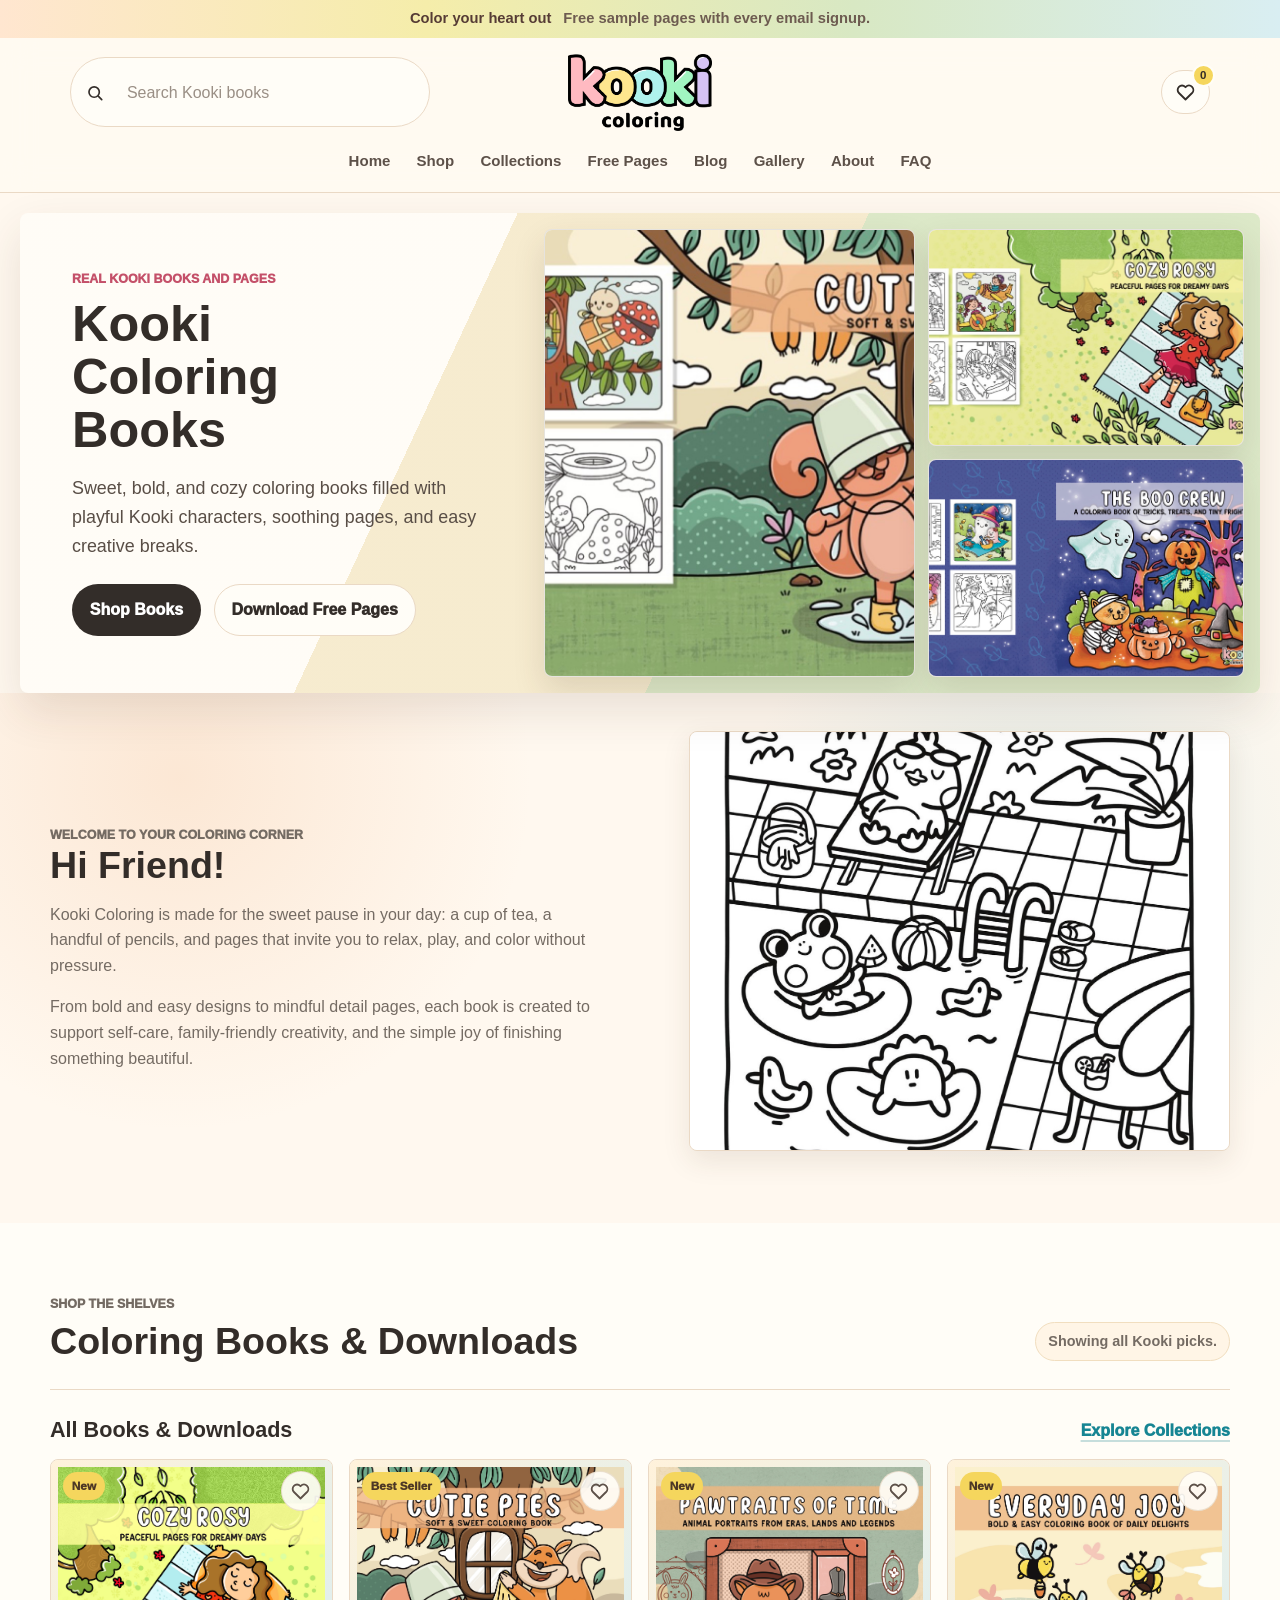
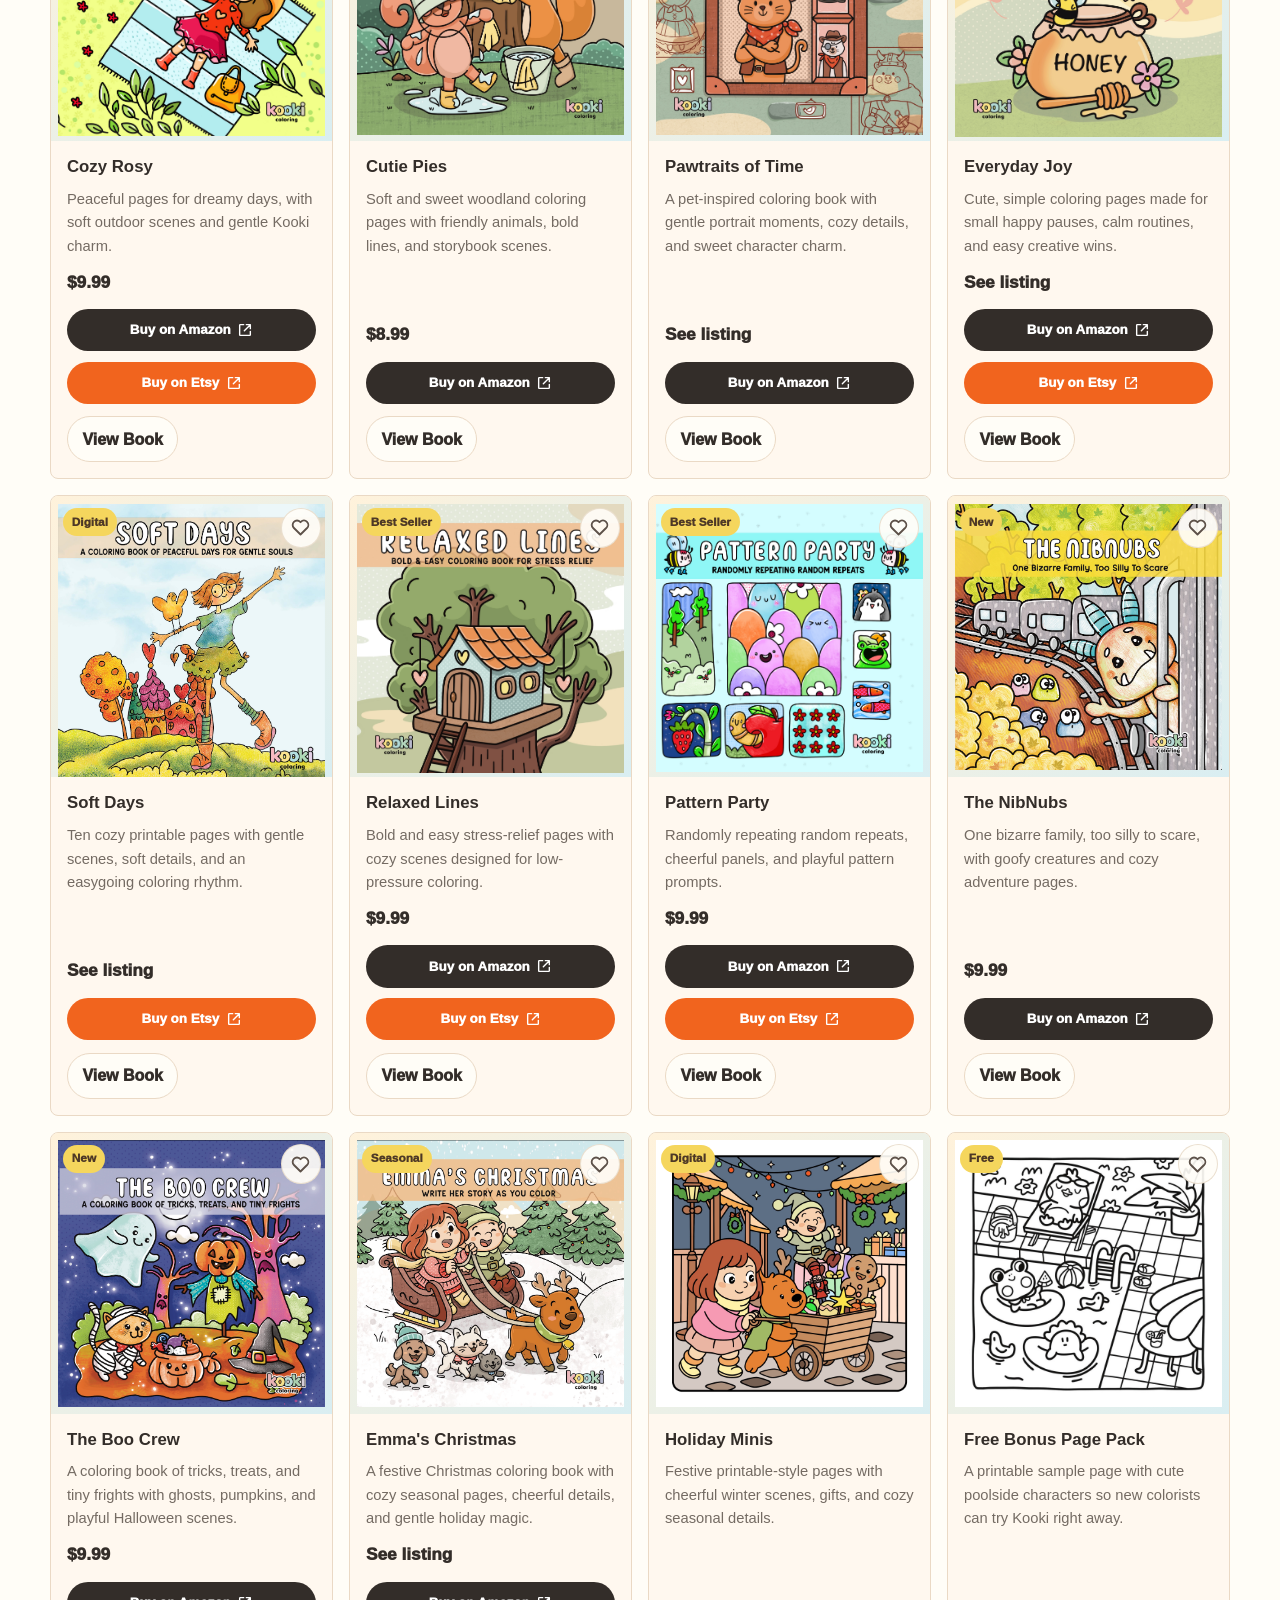
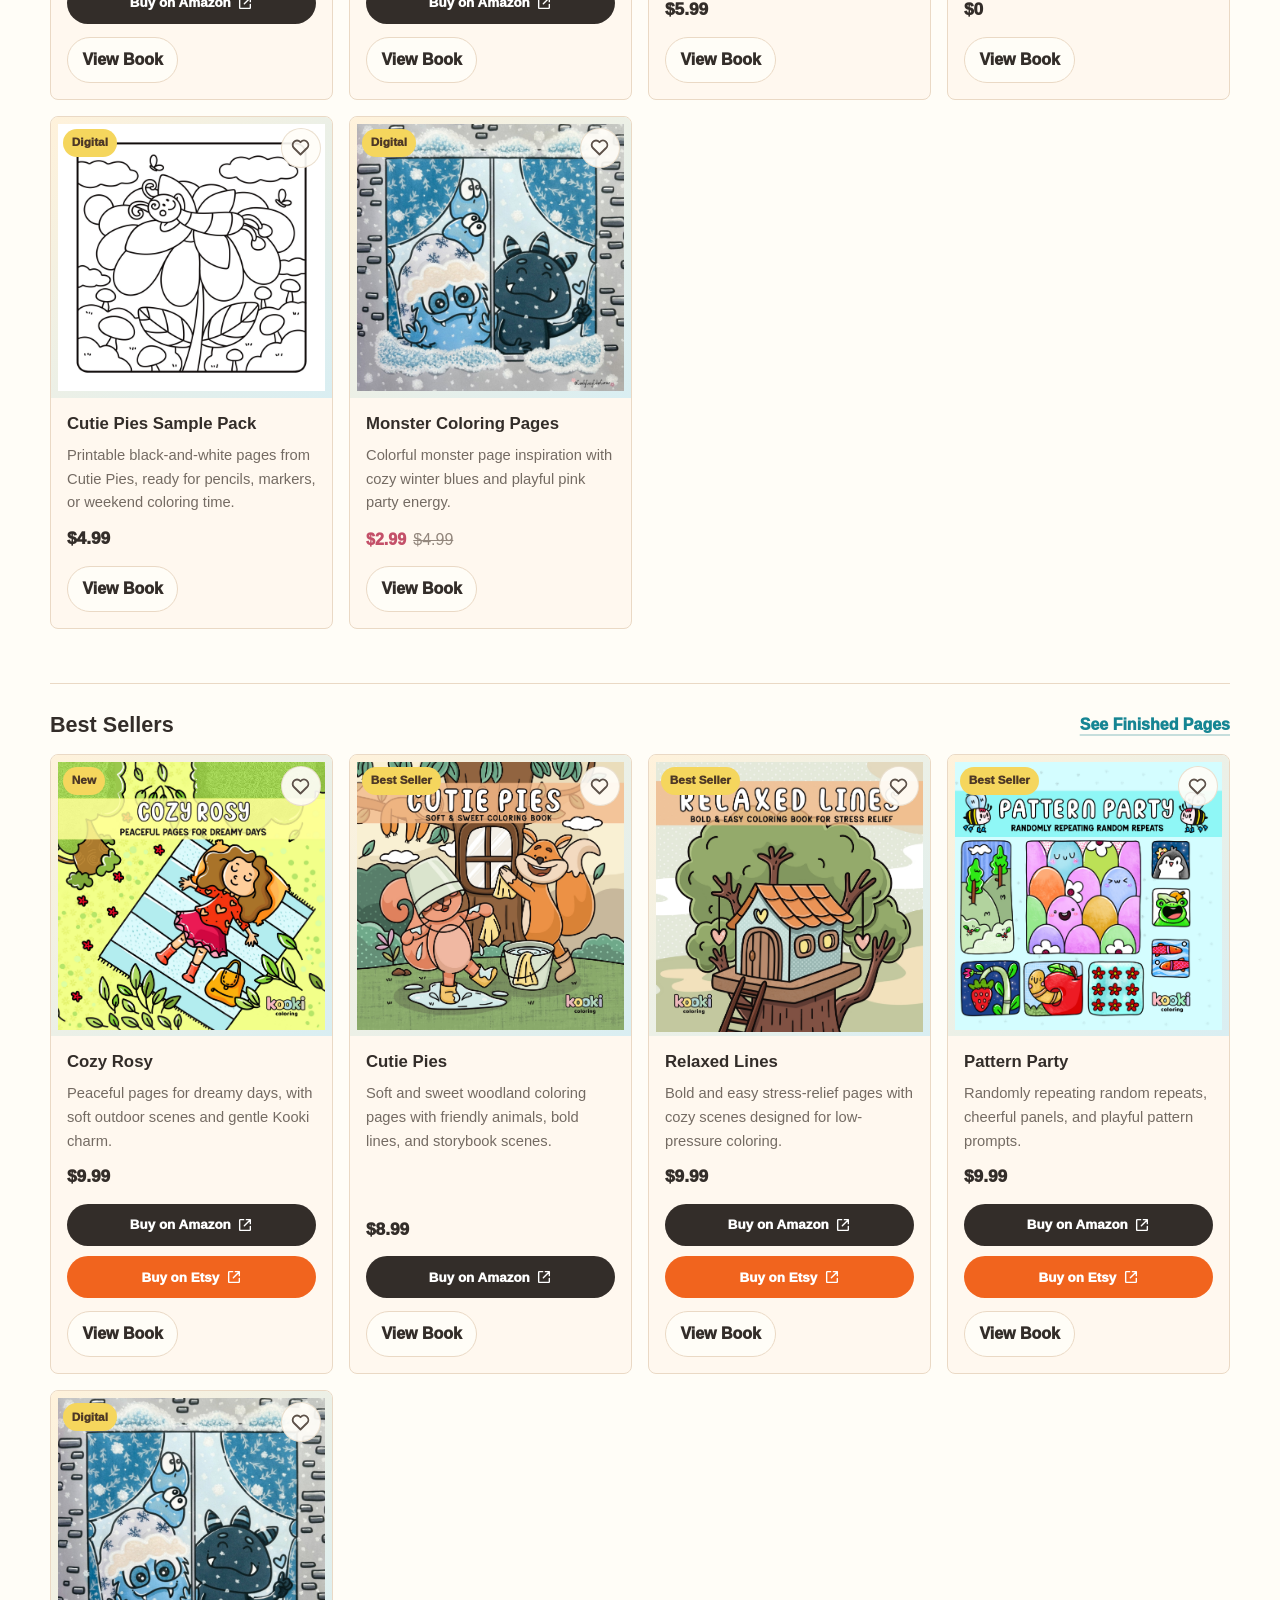
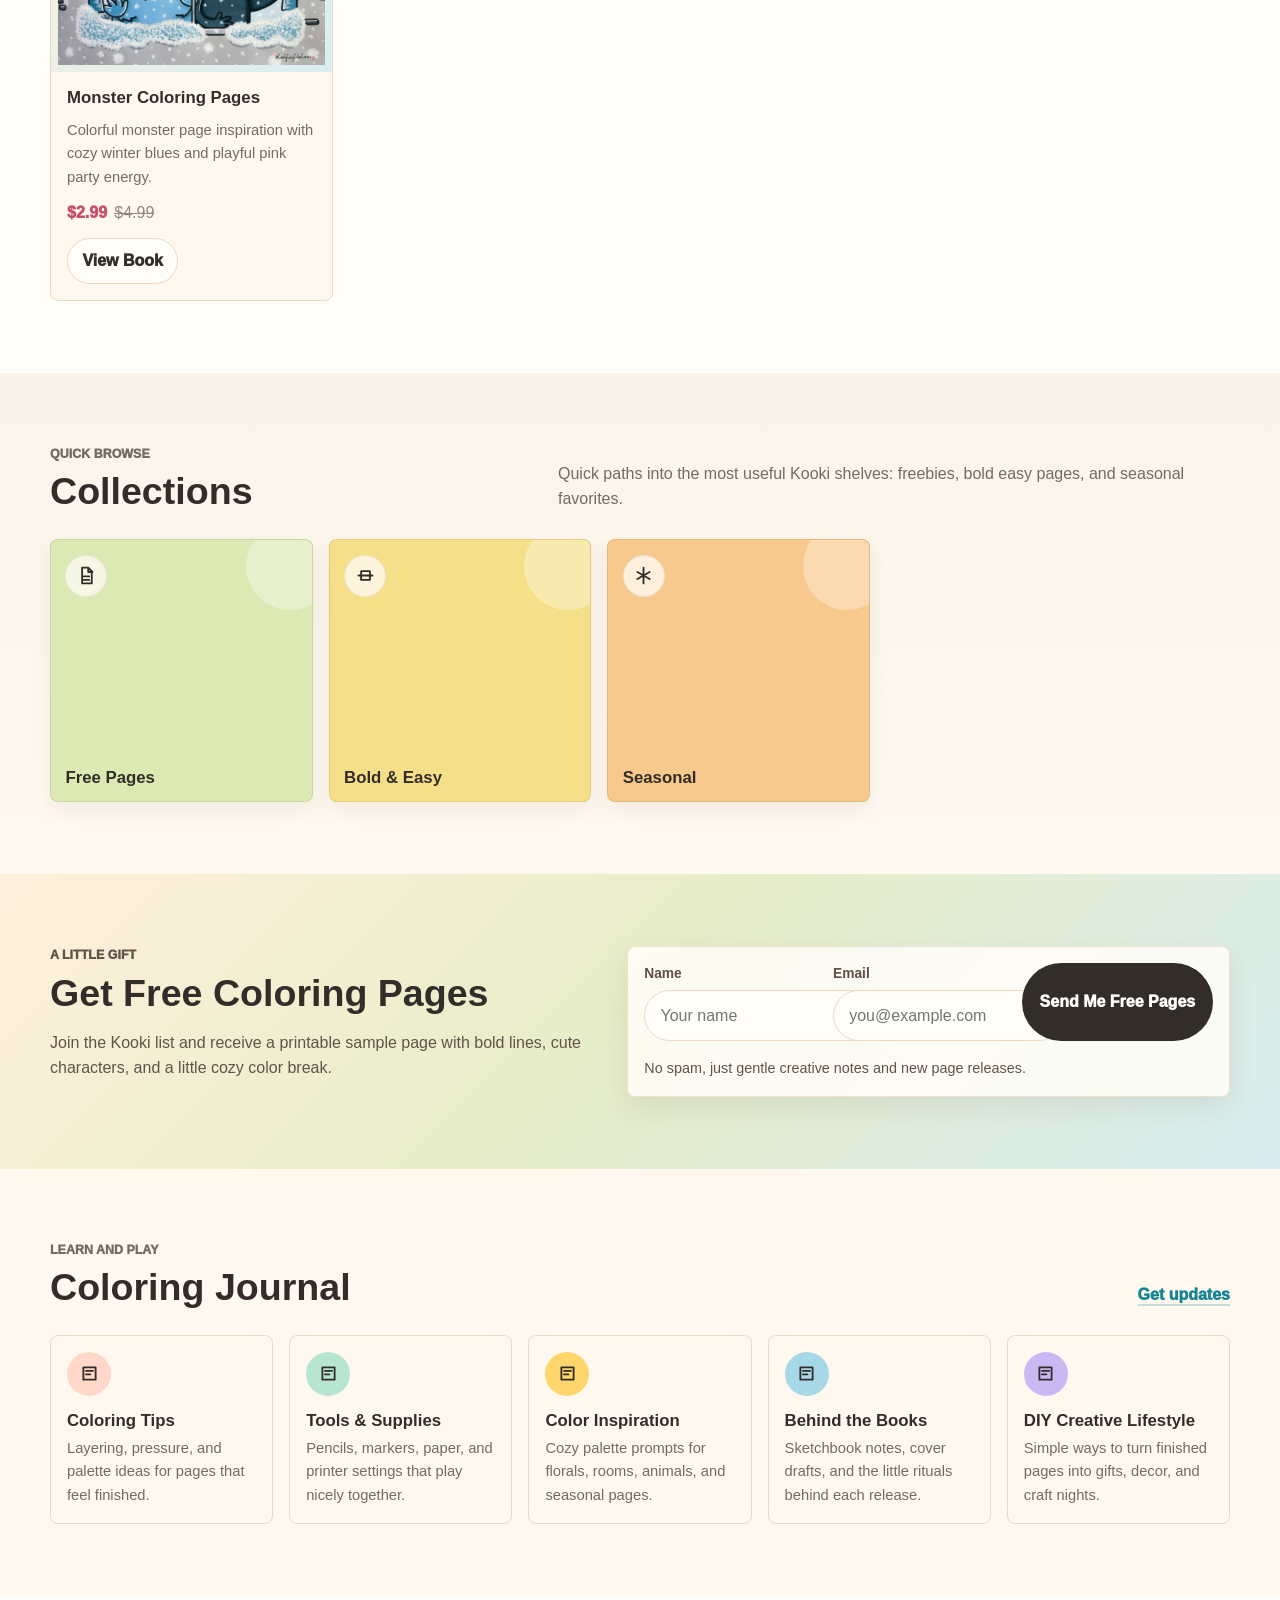
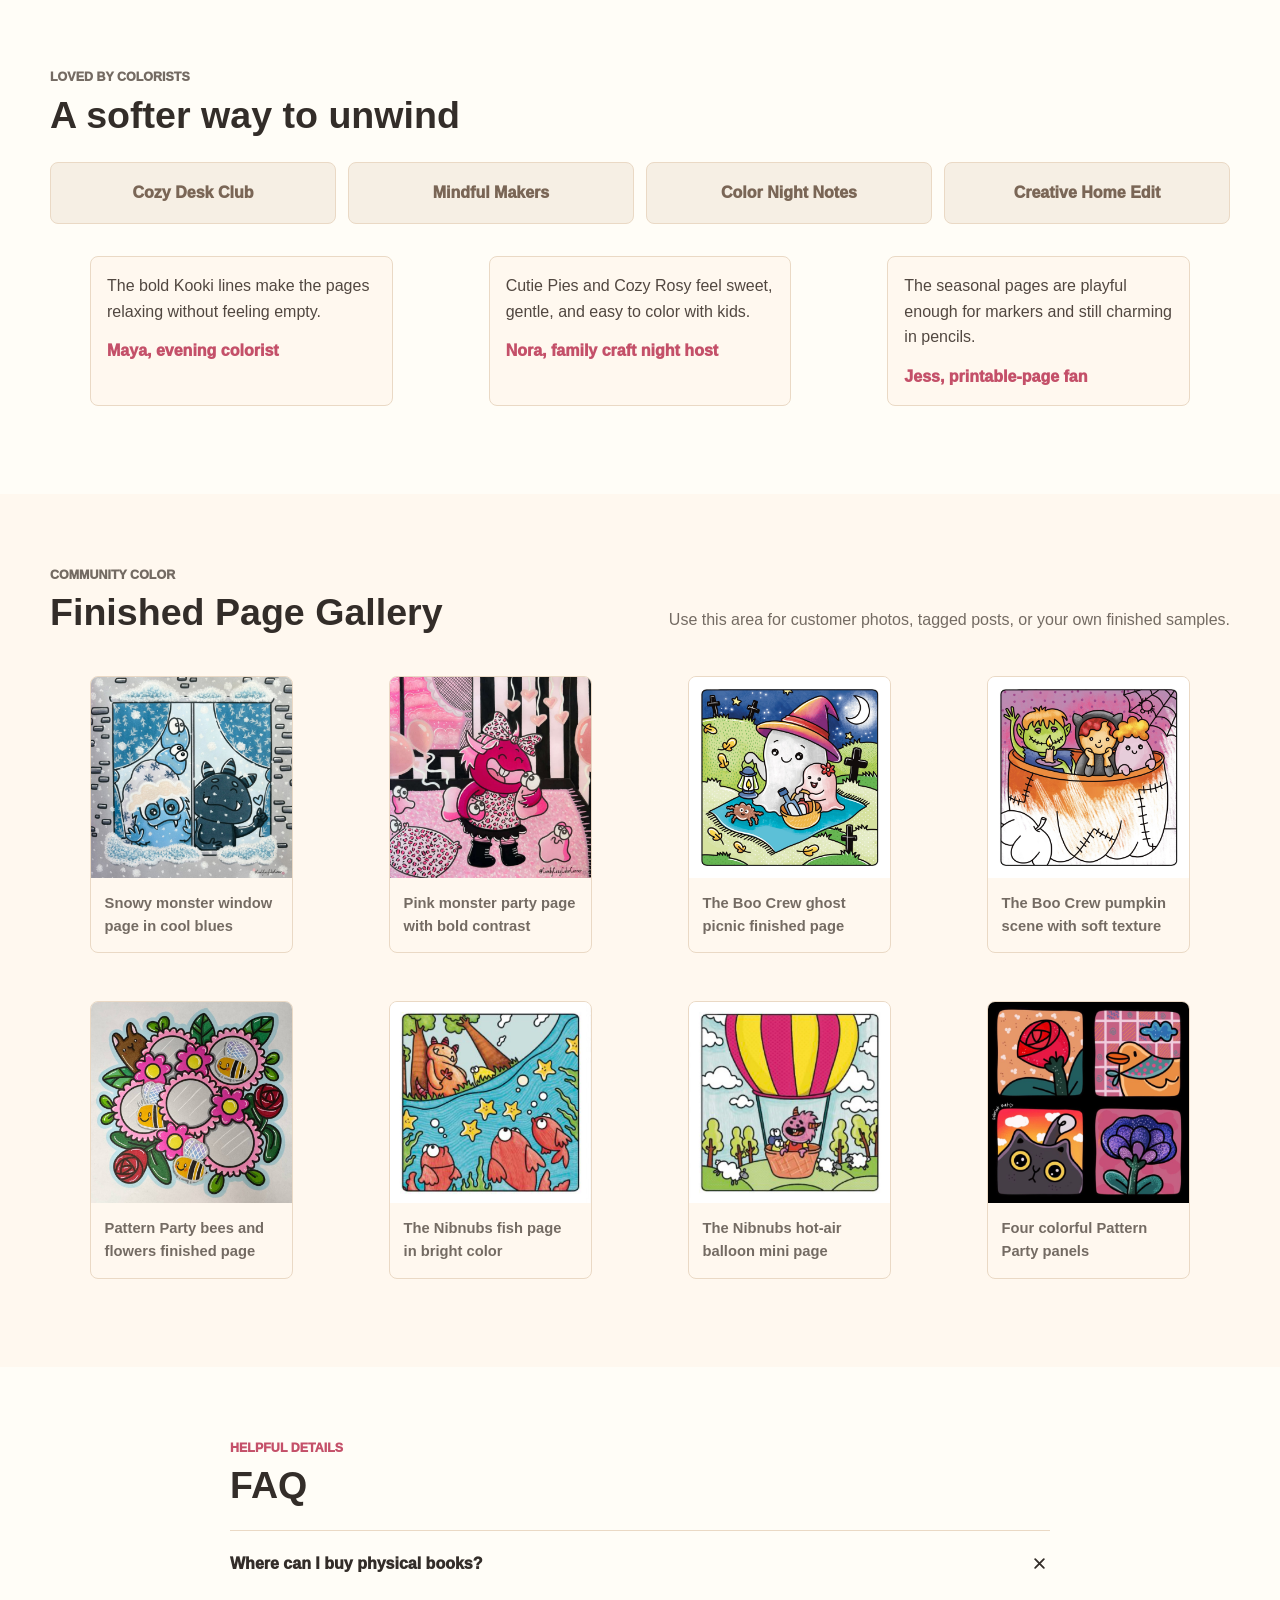
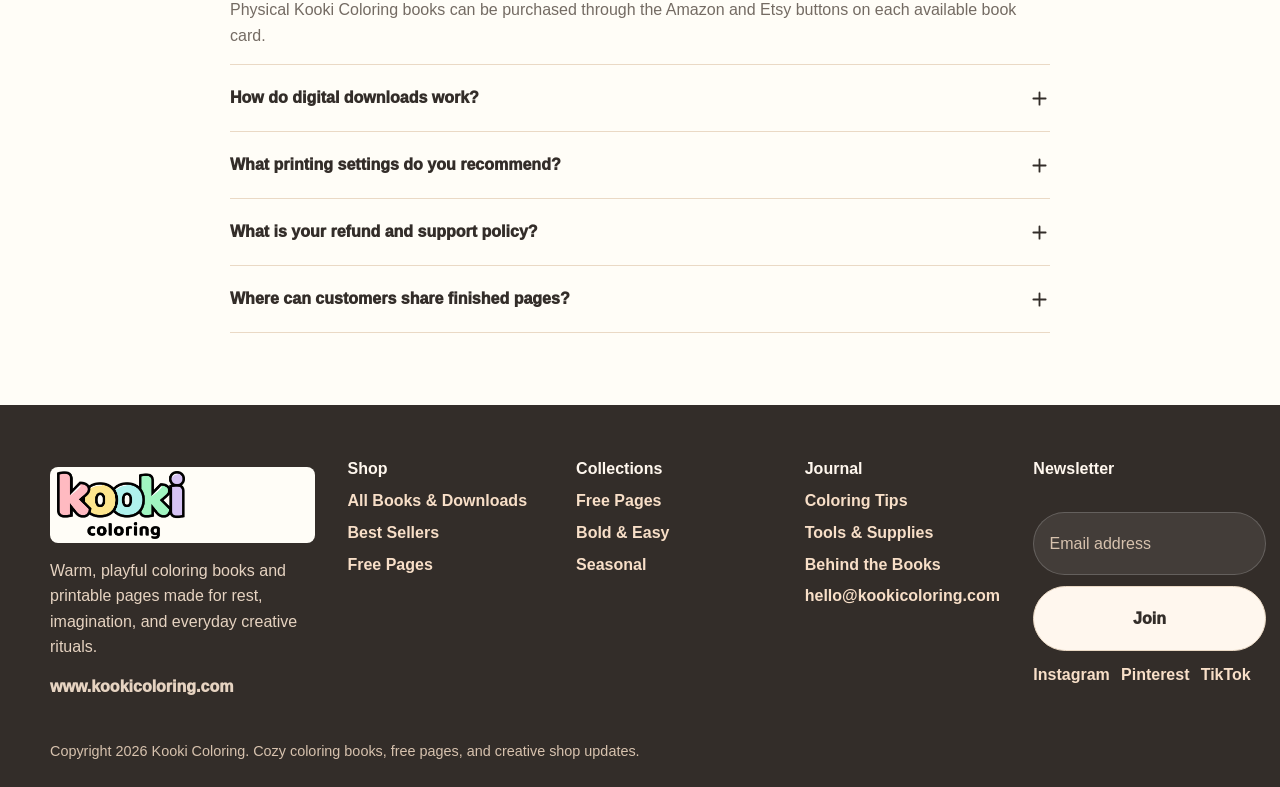
==== commit 7bb01ae1: "Simplify storefront sections" ====
--- a/index.html
+++ b/index.html
@@ -66,7 +66,7 @@
               Sweet, bold, and cozy coloring books filled with playful Kooki characters, soothing pages, and easy creative breaks.
             </p>
             <div class="hero-actions" aria-label="Primary shopping actions">
-              <a class="button primary" href="#new-releases">Shop New Books</a>
+              <a class="button primary" href="#all-books">Shop Books</a>
               <a class="button secondary" href="#free-pages">Download Free Pages</a>
             </div>
           </div>
@@ -104,12 +104,12 @@
             <p id="searchStatus" class="search-status" aria-live="polite">Showing all Kooki picks.</p>
           </div>
 
-          <div class="product-section" id="new-releases">
+          <div class="product-section" id="all-books">
             <div class="product-heading">
-              <h3>New Releases</h3>
+              <h3>All Books & Downloads</h3>
               <a href="#collections">Explore Collections</a>
             </div>
-            <div class="product-grid" data-section="new"></div>
+            <div class="product-grid" data-section="all"></div>
           </div>
 
           <div class="product-section" id="best-sellers">
@@ -119,22 +119,6 @@
             </div>
             <div class="product-grid" data-section="best"></div>
           </div>
-
-          <div class="product-section" id="digital-downloads">
-            <div class="product-heading">
-              <h3>Digital Downloads</h3>
-              <a href="#faq">How Downloads Work</a>
-            </div>
-            <div class="product-grid" data-section="digital"></div>
-          </div>
-
-          <div class="product-section" id="physical-books">
-            <div class="product-heading">
-              <h3>Physical Books</h3>
-              <a href="#faq">Buying Options</a>
-            </div>
-            <div class="product-grid" data-section="physical"></div>
-          </div>
         </div>
       </section>
 
@@ -142,10 +126,10 @@
         <div class="section-shell">
           <div class="section-heading">
             <div>
-              <p class="eyebrow">Pick a mood</p>
+              <p class="eyebrow">Quick browse</p>
               <h2 id="collections-title">Collections</h2>
             </div>
-            <p>Browse by the moods already showing up across your books, from soft woodland pages to pattern play and spooky-cute scenes.</p>
+            <p>Quick paths into the most useful Kooki shelves: freebies, bold easy pages, and seasonal favorites.</p>
           </div>
           <div class="collection-grid"></div>
         </div>
@@ -242,18 +226,15 @@
         </div>
         <div>
           <h2>Shop</h2>
-          <a href="#new-releases">New Releases</a>
+          <a href="#all-books">All Books & Downloads</a>
           <a href="#best-sellers">Best Sellers</a>
-          <a href="#digital-downloads">Digital Downloads</a>
-          <a href="#physical-books">Physical Books</a>
+          <a href="#free-pages">Free Pages</a>
         </div>
         <div>
           <h2>Collections</h2>
-          <a href="#collections">Cute & Cozy</a>
-          <a href="#collections">Soft & Sweet</a>
-          <a href="#collections">Pattern Play</a>
+          <a href="#collections">Free Pages</a>
+          <a href="#collections">Bold & Easy</a>
           <a href="#collections">Seasonal</a>
-          <a href="#collections">Spooky Cute</a>
         </div>
         <div>
           <h2>Journal</h2>
--- a/styles.css
+++ b/styles.css
@@ -546,12 +546,13 @@
   background: linear-gradient(135deg, #fff2db, #d9eef2);
   display: grid;
   overflow: hidden;
+  padding: 0.45rem;
   place-items: center;
 }
 
 .product-media img {
   height: 100%;
-  object-fit: cover;
+  object-fit: contain;
   object-position: center;
   width: 100%;
 }
@@ -640,6 +641,48 @@
   text-decoration: line-through;
 }
 
+.purchase-links {
+  display: grid;
+  gap: 0.5rem;
+}
+
+.purchase-links-card {
+  grid-template-columns: repeat(auto-fit, minmax(128px, 1fr));
+}
+
+.purchase-links-dialog {
+  grid-template-columns: repeat(auto-fit, minmax(150px, max-content));
+}
+
+.purchase-link {
+  background: var(--charcoal);
+  color: white;
+  font-size: 0.84rem;
+  gap: 0.4rem;
+  min-height: 40px;
+  padding: 0.58rem 0.78rem;
+  white-space: nowrap;
+}
+
+.purchase-link .icon {
+  flex: 0 0 auto;
+  height: 16px;
+  width: 16px;
+}
+
+.purchase-link:hover {
+  background: #1f1b18;
+  box-shadow: var(--soft-shadow);
+}
+
+.purchase-link-etsy {
+  background: #f1641e;
+}
+
+.purchase-link-etsy:hover {
+  background: #d95316;
+}
+
 .product-card .button {
   align-self: start;
   margin-top: 0.15rem;
@@ -667,7 +710,8 @@
 .collection-grid {
   display: grid;
   gap: 1rem;
-  grid-template-columns: repeat(7, minmax(0, 1fr));
+  grid-template-columns: repeat(3, minmax(0, 1fr));
+  max-width: 820px;
 }
 
 .collection-tile {
@@ -1071,7 +1115,7 @@
   background: var(--cream);
   border: 1px solid var(--line);
   border-radius: var(--radius-sm);
-  object-fit: cover;
+  object-fit: contain;
   width: 100%;
 }
 
@@ -1095,6 +1139,10 @@
   margin-top: 1rem;
 }
 
+.dialog-actions .purchase-links {
+  flex: 1 1 100%;
+}
+
 .wishlist-dialog {
   padding: 1.35rem;
   width: min(520px, calc(100vw - 2rem));
@@ -1134,7 +1182,7 @@
   }
 
   .collection-grid {
-    grid-template-columns: repeat(4, minmax(0, 1fr));
+    grid-template-columns: repeat(3, minmax(0, 1fr));
   }
 
   .blog-grid,
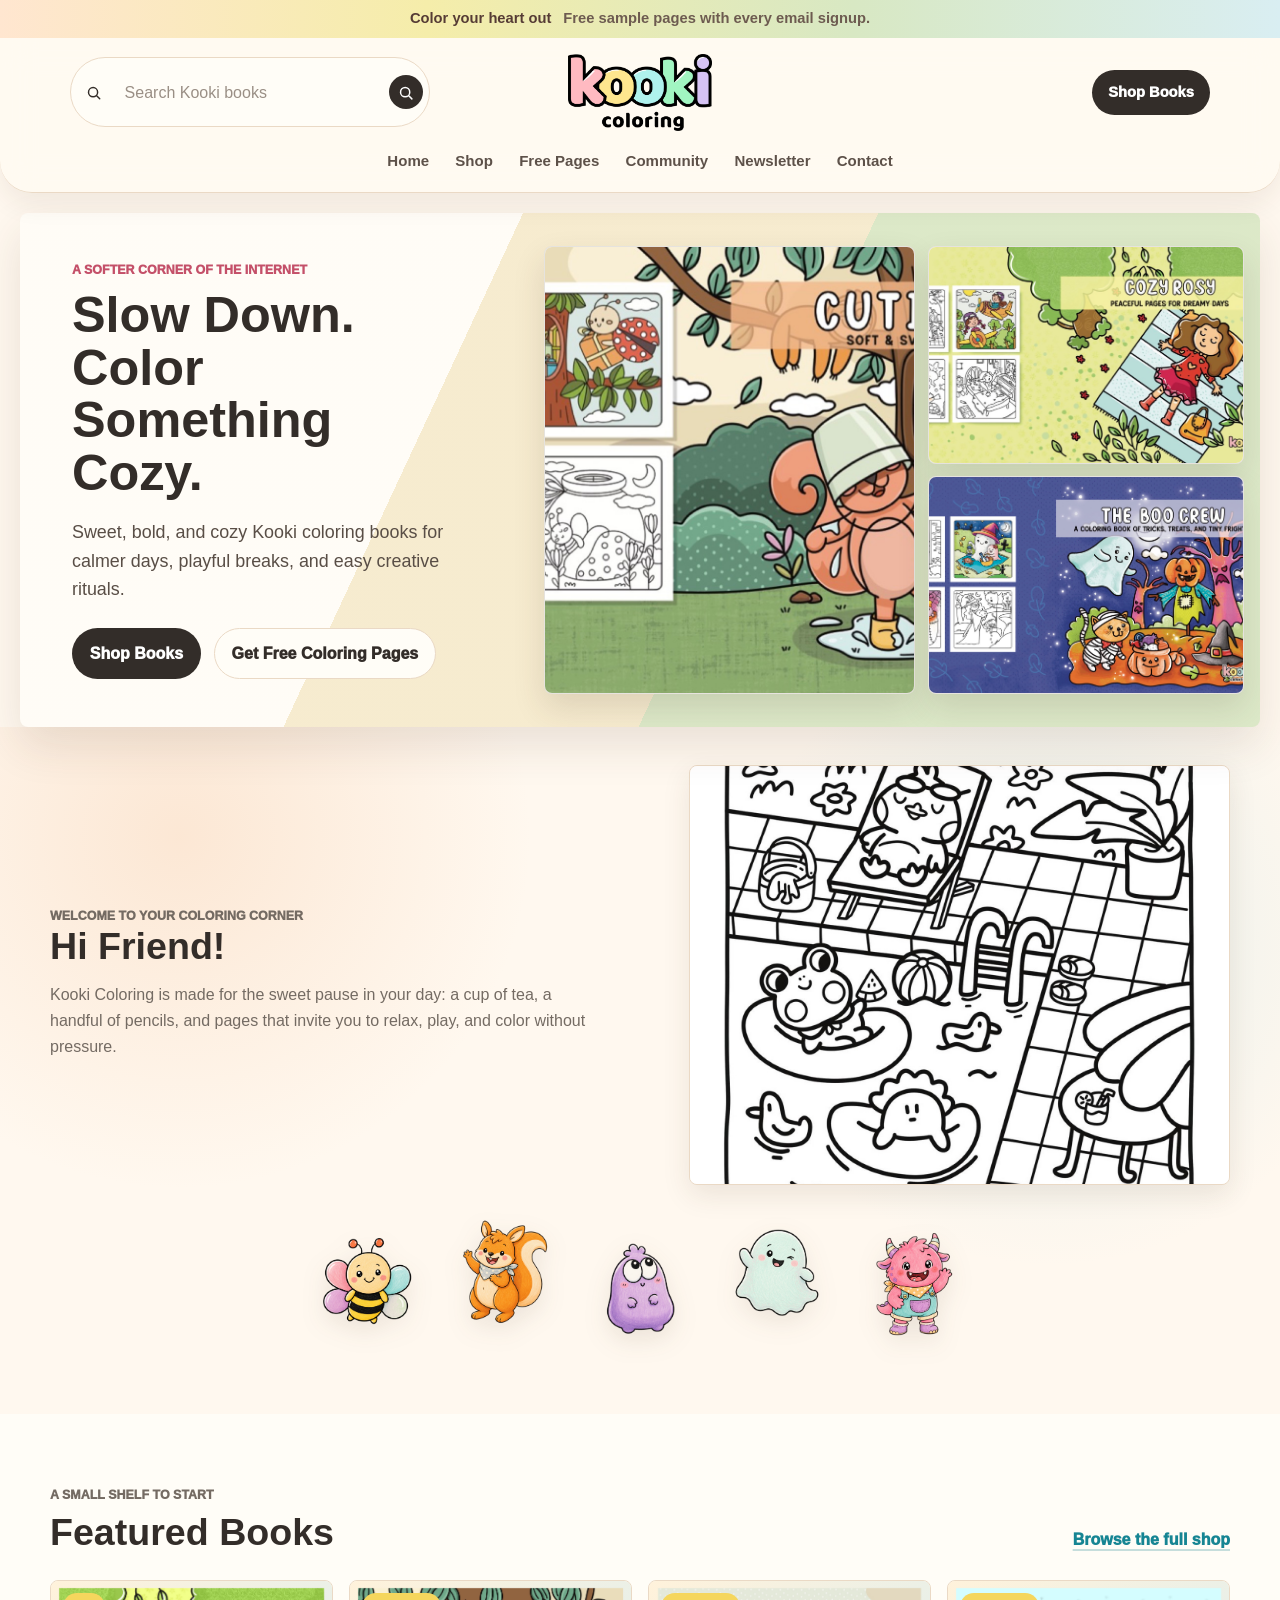
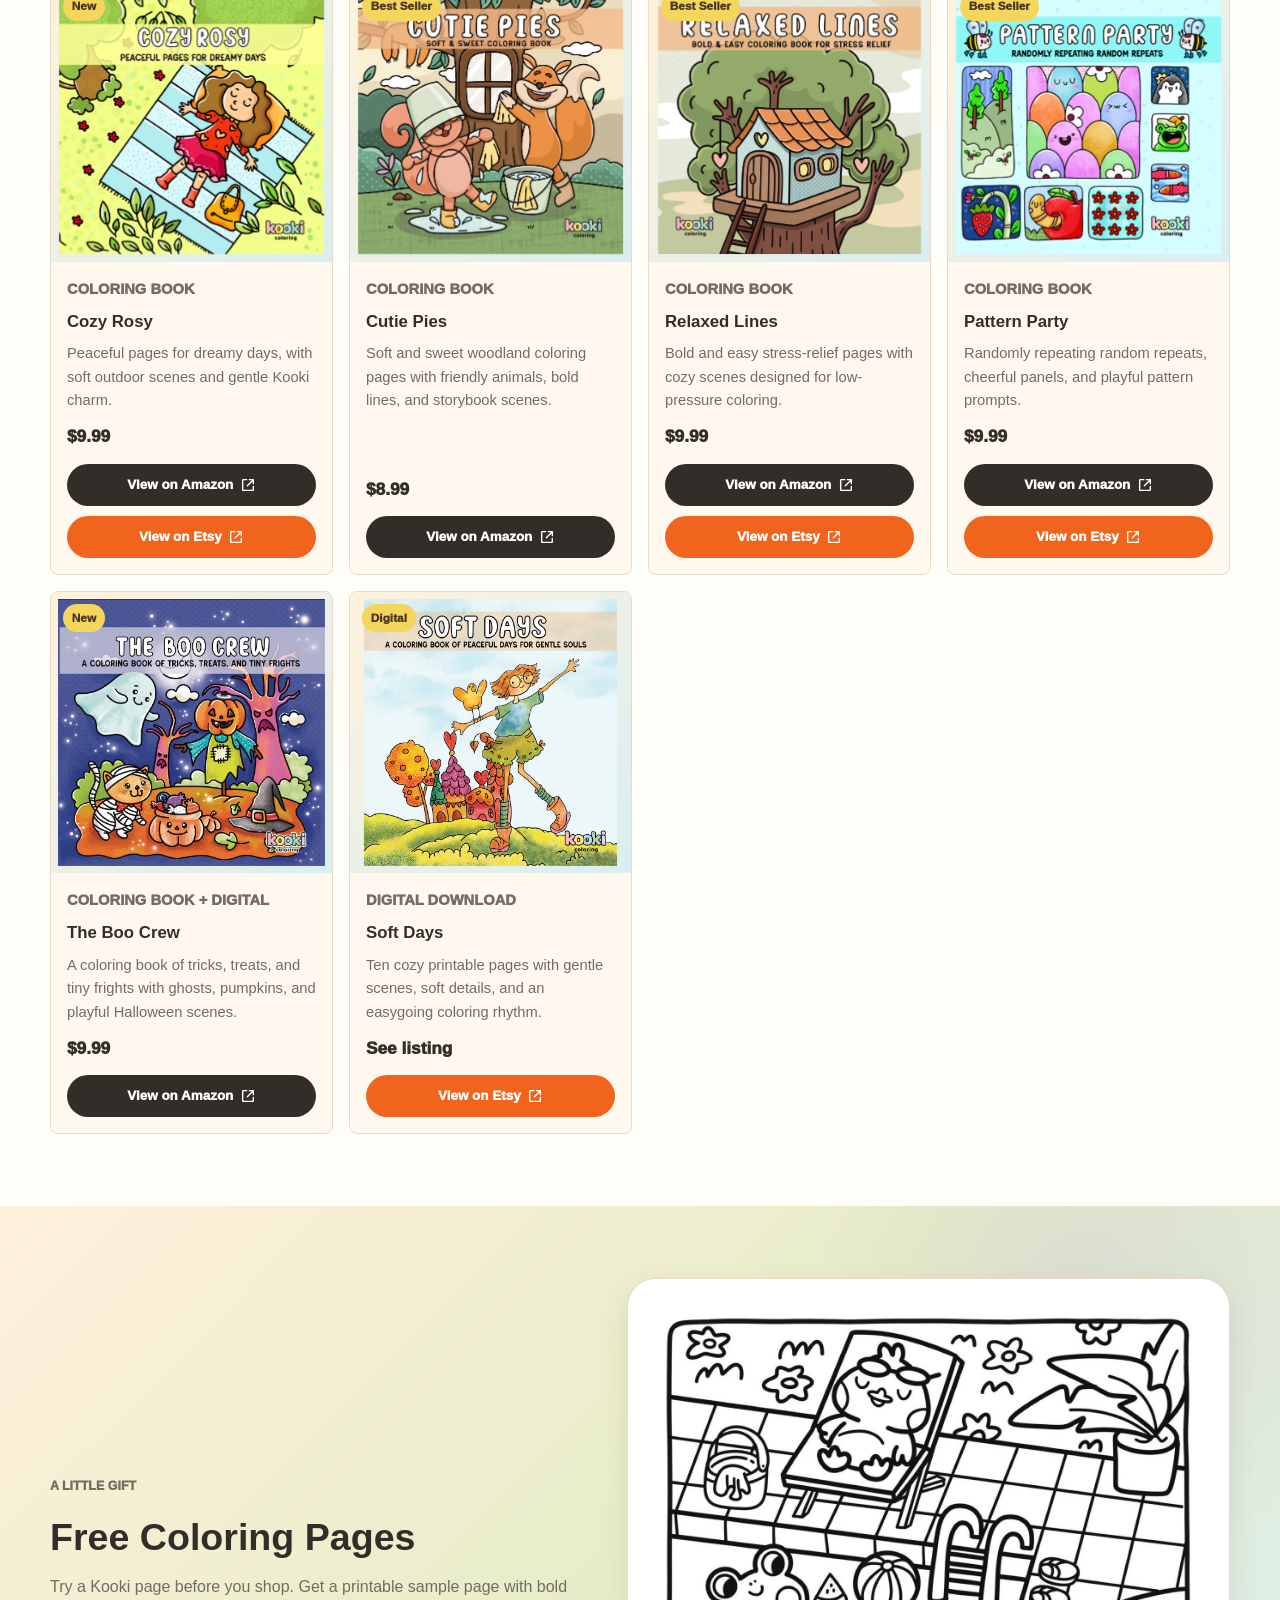
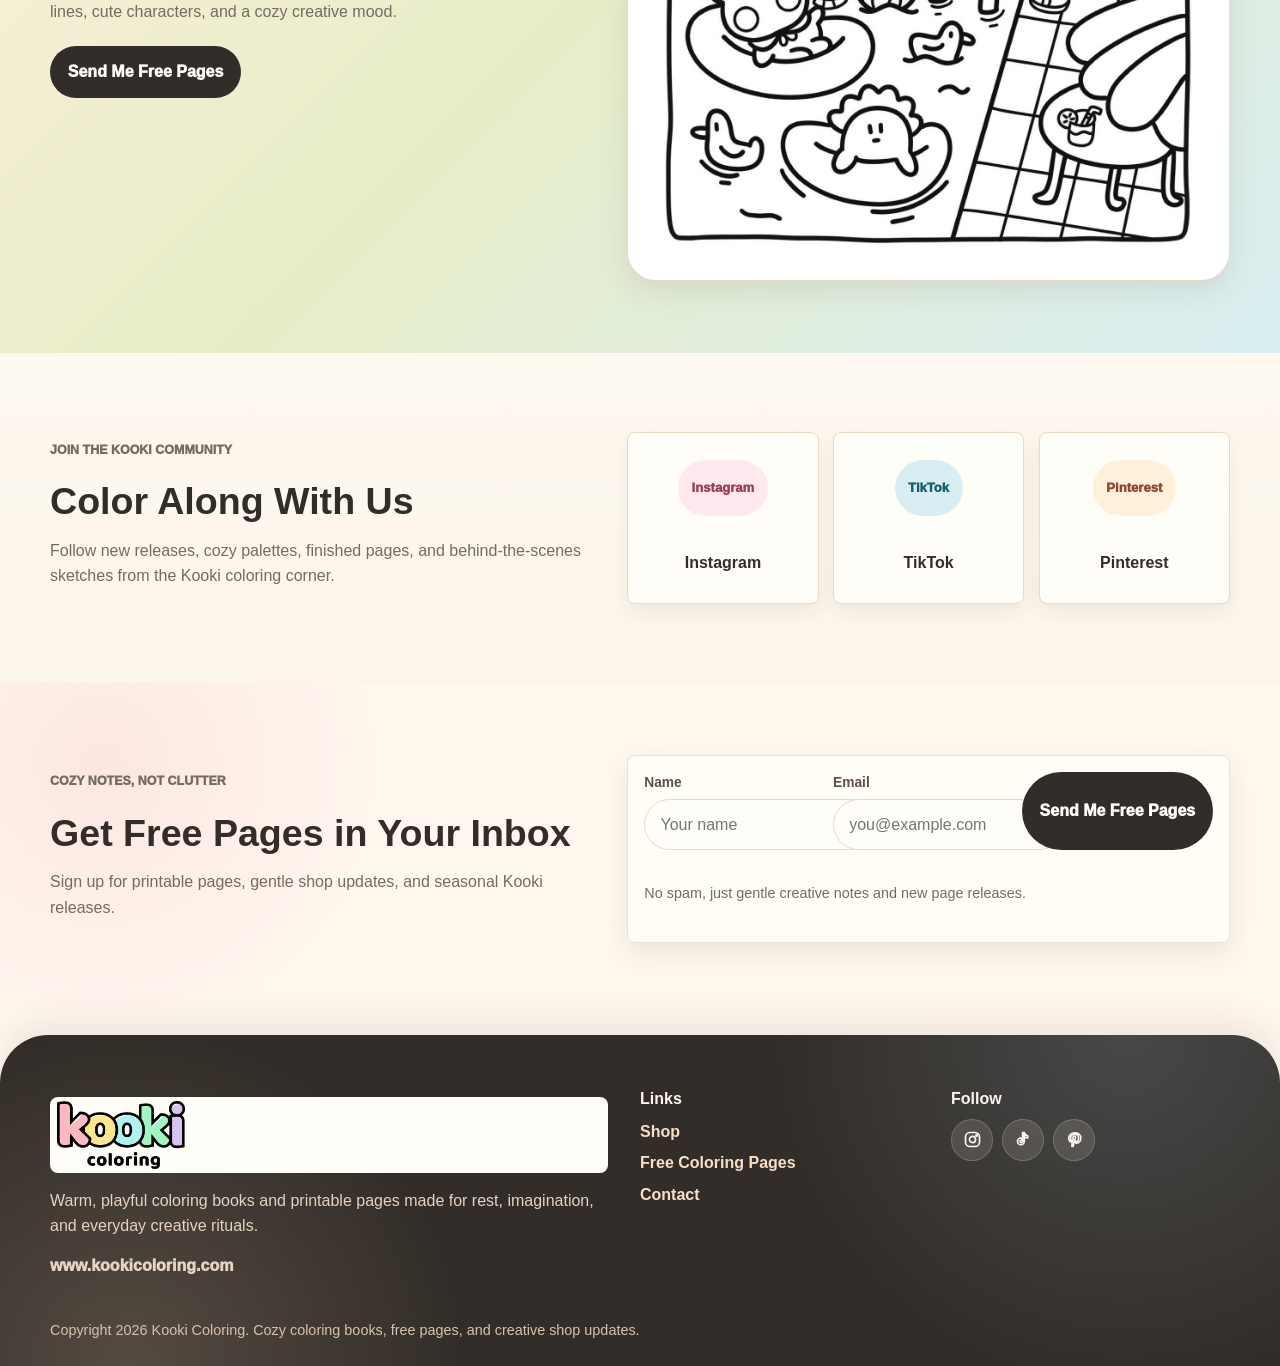
==== commit a274401d: "Implement Phase 1 shop roadmap" ====
--- a/index.html
+++ b/index.html
@@ -13,7 +13,7 @@
     <link rel="stylesheet" href="styles.css">
     <script src="script.js" defer></script>
   </head>
-  <body>
+  <body data-page="home">
     <a class="skip-link" href="#main">Skip to content</a>
 
     <div class="announcement" role="banner">
@@ -23,12 +23,17 @@
 
     <header class="site-header">
       <div class="header-shell">
-        <form class="search" role="search" aria-label="Search Kooki Coloring books">
+        <form class="search" role="search" aria-label="Search Kooki Coloring books" data-search-form>
           <label class="sr-only" for="siteSearch">Search books and collections</label>
-          <svg class="icon" aria-hidden="true" viewBox="0 0 24 24">
+          <svg class="icon search-leading-icon" aria-hidden="true" viewBox="0 0 24 24">
             <path d="m21 21-4.35-4.35m1.35-5.15a6.5 6.5 0 1 1-13 0 6.5 6.5 0 0 1 13 0Z"></path>
           </svg>
-          <input id="siteSearch" type="search" placeholder="Search Kooki books">
+          <input id="siteSearch" name="q" type="search" placeholder="Search Kooki books">
+          <button class="search-submit" type="submit" aria-label="Search">
+            <svg class="icon" aria-hidden="true" viewBox="0 0 24 24">
+              <path d="m21 21-4.35-4.35m1.35-5.15a6.5 6.5 0 1 1-13 0 6.5 6.5 0 0 1 13 0Z"></path>
+            </svg>
+          </button>
         </form>
 
         <a class="brand" href="#home" aria-label="Kooki Coloring home">
@@ -36,23 +41,16 @@
           <span class="sr-only">Kooki Coloring</span>
         </a>
 
-        <button class="icon-button wishlist-toggle" type="button" aria-label="Open wishlist">
-          <svg class="icon" aria-hidden="true" viewBox="0 0 24 24">
-            <path d="M19.5 12.6 12 20l-7.5-7.4a5 5 0 0 1 7.1-7.1l.4.4.4-.4a5 5 0 0 1 7.1 7.1Z"></path>
-          </svg>
-          <span class="wishlist-count" aria-live="polite">0</span>
-        </button>
+        <a class="header-shop-link" href="shop/">Shop Books</a>
       </div>
 
       <nav class="main-nav" aria-label="Main navigation">
         <a href="#home">Home</a>
-        <a href="#shop">Shop</a>
-        <a href="#collections">Collections</a>
+        <a href="shop/">Shop</a>
         <a href="#free-pages">Free Pages</a>
-        <a href="#blog">Blog</a>
-        <a href="#gallery">Gallery</a>
-        <a href="#about">About</a>
-        <a href="#faq">FAQ</a>
+        <a href="#community">Community</a>
+        <a href="#newsletter">Newsletter</a>
+        <a href="#contact">Contact</a>
       </nav>
     </header>
 
@@ -60,14 +58,14 @@
       <section class="hero" id="home" aria-labelledby="hero-title">
         <div class="hero-visual real-hero">
           <div class="hero-copy">
-            <p class="eyebrow">Real Kooki books and pages</p>
-            <h1 id="hero-title">Kooki Coloring Books</h1>
-            <p>
-              Sweet, bold, and cozy coloring books filled with playful Kooki characters, soothing pages, and easy creative breaks.
+            <p class="eyebrow">A softer corner of the internet</p>
+            <h1 id="hero-title">Slow Down. Color Something Cozy.</h1>
+            <p>
+              Sweet, bold, and cozy Kooki coloring books for calmer days, playful breaks, and easy creative rituals.
             </p>
             <div class="hero-actions" aria-label="Primary shopping actions">
-              <a class="button primary" href="#all-books">Shop Books</a>
-              <a class="button secondary" href="#free-pages">Download Free Pages</a>
+              <a class="button primary" href="shop/">Shop Books</a>
+              <a class="button secondary" href="#free-pages">Get Free Coloring Pages</a>
             </div>
           </div>
           <div class="hero-collage" aria-label="Featured Kooki Coloring book covers and sample pages">
@@ -78,7 +76,7 @@
         </div>
       </section>
 
-      <section class="intro-section section-pad" id="about" aria-labelledby="intro-title">
+      <section class="intro-section section-pad" aria-labelledby="intro-title">
         <div class="section-shell intro-grid">
           <div>
             <p class="eyebrow">Welcome to your coloring corner</p>
@@ -86,63 +84,77 @@
             <p>
               Kooki Coloring is made for the sweet pause in your day: a cup of tea, a handful of pencils, and pages that invite you to relax, play, and color without pressure.
             </p>
-            <p>
-              From bold and easy designs to mindful detail pages, each book is created to support self-care, family-friendly creativity, and the simple joy of finishing something beautiful.
-            </p>
           </div>
           <img class="line-banner" src="assets/real/covers/free-bonus-page.jpg" alt="Printable bonus coloring page with cute poolside characters">
         </div>
-      </section>
-
-      <section class="shop-section section-pad" id="shop" aria-labelledby="shop-title">
+        <div class="section-shell character-parade" aria-label="Kooki Coloring characters">
+          <img src="assets/characters/kooki-flower-bug.png" alt="Smiling flower bug character">
+          <img src="assets/characters/kooki-fox-squirrel.png" alt="Waving orange Kooki squirrel character">
+          <img src="assets/characters/kooki-lavender-blob.png" alt="Lavender Kooki character">
+          <img src="assets/characters/kooki-mint-ghost.png" alt="Mint ghost Kooki character">
+          <img src="assets/characters/kooki-pink-monster.png" alt="Pink monster Kooki character">
+        </div>
+      </section>
+
+      <section class="shop-section section-pad" id="featured-books" aria-labelledby="featured-title">
         <div class="section-shell">
           <div class="section-heading">
             <div>
-              <p class="eyebrow">Shop the shelves</p>
-              <h2 id="shop-title">Coloring Books & Downloads</h2>
-            </div>
-            <p id="searchStatus" class="search-status" aria-live="polite">Showing all Kooki picks.</p>
-          </div>
-
-          <div class="product-section" id="all-books">
-            <div class="product-heading">
-              <h3>All Books & Downloads</h3>
-              <a href="#collections">Explore Collections</a>
-            </div>
-            <div class="product-grid" data-section="all"></div>
-          </div>
-
-          <div class="product-section" id="best-sellers">
-            <div class="product-heading">
-              <h3>Best Sellers</h3>
-              <a href="#gallery">See Finished Pages</a>
-            </div>
-            <div class="product-grid" data-section="best"></div>
-          </div>
-        </div>
-      </section>
-
-      <section class="collections-section section-pad" id="collections" aria-labelledby="collections-title">
-        <div class="section-shell">
-          <div class="section-heading">
-            <div>
-              <p class="eyebrow">Quick browse</p>
-              <h2 id="collections-title">Collections</h2>
-            </div>
-            <p>Quick paths into the most useful Kooki shelves: freebies, bold easy pages, and seasonal favorites.</p>
-          </div>
-          <div class="collection-grid"></div>
-        </div>
-      </section>
-
-      <section class="freebie-section section-pad" id="free-pages" aria-labelledby="freebie-title">
-        <div class="section-shell freebie-grid">
+              <p class="eyebrow">A small shelf to start</p>
+              <h2 id="featured-title">Featured Books</h2>
+            </div>
+            <a class="text-link" href="shop/">Browse the full shop</a>
+          </div>
+          <div class="product-grid featured-grid" data-products="featured"></div>
+        </div>
+      </section>
+
+      <section class="free-pages-section section-pad" id="free-pages" aria-labelledby="free-pages-title">
+        <div class="section-shell free-pages-grid">
           <div>
             <p class="eyebrow">A little gift</p>
-            <h2 id="freebie-title">Get Free Coloring Pages</h2>
-            <p>
-              Join the Kooki list and receive a printable sample page with bold lines, cute characters, and a little cozy color break.
-            </p>
+            <h2 id="free-pages-title">Free Coloring Pages</h2>
+            <p>
+              Try a Kooki page before you shop. Get a printable sample page with bold lines, cute characters, and a cozy creative mood.
+            </p>
+            <a class="button primary" href="#newsletter">Send Me Free Pages</a>
+          </div>
+          <img src="assets/real/covers/free-bonus-page.jpg" alt="Free printable Kooki bonus coloring page with poolside characters">
+        </div>
+      </section>
+
+      <section class="social-section section-pad" id="community" aria-labelledby="community-title">
+        <div class="section-shell social-grid">
+          <div>
+            <p class="eyebrow">Join the Kooki Community</p>
+            <h2 id="community-title">Color Along With Us</h2>
+            <p>
+              Follow new releases, cozy palettes, finished pages, and behind-the-scenes sketches from the Kooki coloring corner.
+            </p>
+          </div>
+          <div class="social-card-grid" aria-label="Kooki Coloring social links">
+            <a class="social-card instagram" href="https://www.instagram.com/kookicoloring/" aria-label="Follow Kooki Coloring on Instagram">
+              <span class="social-card-icon" aria-hidden="true">Instagram</span>
+              <strong>Instagram</strong>
+            </a>
+            <a class="social-card tiktok" href="https://www.tiktok.com/@kookicoloring" aria-label="Follow Kooki Coloring on TikTok">
+              <span class="social-card-icon" aria-hidden="true">TikTok</span>
+              <strong>TikTok</strong>
+            </a>
+            <a class="social-card pinterest" href="https://www.pinterest.com/kookicoloring/" aria-label="Follow Kooki Coloring on Pinterest">
+              <span class="social-card-icon" aria-hidden="true">Pinterest</span>
+              <strong>Pinterest</strong>
+            </a>
+          </div>
+        </div>
+      </section>
+
+      <section class="newsletter-section section-pad" id="newsletter" aria-labelledby="newsletter-title">
+        <div class="section-shell newsletter-grid">
+          <div>
+            <p class="eyebrow">Cozy notes, not clutter</p>
+            <h2 id="newsletter-title">Get Free Pages in Your Inbox</h2>
+            <p>Sign up for printable pages, gentle shop updates, and seasonal Kooki releases.</p>
           </div>
           <form class="signup-form" id="freebieForm">
             <div class="field-group">
@@ -156,58 +168,6 @@
             <button class="button primary" type="submit">Send Me Free Pages</button>
             <p class="form-note" id="freebieMessage" aria-live="polite">No spam, just gentle creative notes and new page releases.</p>
           </form>
-        </div>
-      </section>
-
-      <section class="blog-section section-pad" id="blog" aria-labelledby="blog-title">
-        <div class="section-shell">
-          <div class="section-heading">
-            <div>
-              <p class="eyebrow">Learn and play</p>
-              <h2 id="blog-title">Coloring Journal</h2>
-            </div>
-            <a class="text-link" href="#footer-newsletter">Get updates</a>
-          </div>
-          <div class="blog-grid"></div>
-        </div>
-      </section>
-
-      <section class="proof-section section-pad" aria-labelledby="proof-title">
-        <div class="section-shell">
-          <div class="section-heading">
-            <div>
-              <p class="eyebrow">Loved by colorists</p>
-              <h2 id="proof-title">A softer way to unwind</h2>
-            </div>
-          </div>
-          <div class="logo-row" aria-label="Placeholder featured on logos">
-            <span>Cozy Desk Club</span>
-            <span>Mindful Makers</span>
-            <span>Color Night Notes</span>
-            <span>Creative Home Edit</span>
-          </div>
-          <div class="testimonial-grid"></div>
-        </div>
-      </section>
-
-      <section class="gallery-section section-pad" id="gallery" aria-labelledby="gallery-title">
-        <div class="section-shell">
-          <div class="section-heading">
-            <div>
-              <p class="eyebrow">Community color</p>
-              <h2 id="gallery-title">Finished Page Gallery</h2>
-            </div>
-            <p>Use this area for customer photos, tagged posts, or your own finished samples.</p>
-          </div>
-          <div class="gallery-grid"></div>
-        </div>
-      </section>
-
-      <section class="faq-section section-pad" id="faq" aria-labelledby="faq-title">
-        <div class="section-shell narrow">
-          <p class="eyebrow">Helpful details</p>
-          <h2 id="faq-title">FAQ</h2>
-          <div class="faq-list"></div>
         </div>
       </section>
     </main>
@@ -224,36 +184,37 @@
           </p>
           <p class="footer-domain">www.kookicoloring.com</p>
         </div>
-        <div>
-          <h2>Shop</h2>
-          <a href="#all-books">All Books & Downloads</a>
-          <a href="#best-sellers">Best Sellers</a>
-          <a href="#free-pages">Free Pages</a>
-        </div>
-        <div>
-          <h2>Collections</h2>
-          <a href="#collections">Free Pages</a>
-          <a href="#collections">Bold & Easy</a>
-          <a href="#collections">Seasonal</a>
-        </div>
-        <div>
-          <h2>Journal</h2>
-          <a href="#blog">Coloring Tips</a>
-          <a href="#blog">Tools & Supplies</a>
-          <a href="#blog">Behind the Books</a>
-          <a href="mailto:hello@kookicoloring.com">hello@kookicoloring.com</a>
-        </div>
-        <form class="footer-newsletter" id="footer-newsletter">
-          <h2>Newsletter</h2>
-          <label class="sr-only" for="footerEmail">Email address</label>
-          <input id="footerEmail" type="email" placeholder="Email address" required>
-          <button class="button secondary" type="submit">Join</button>
+        <nav class="footer-links" aria-label="Footer links">
+          <h2>Links</h2>
+          <a href="shop/">Shop</a>
+          <a href="#free-pages">Free Coloring Pages</a>
+          <a href="mailto:hello@kookicoloring.com">Contact</a>
+        </nav>
+        <div class="footer-social">
+          <h2>Follow</h2>
           <div class="social-links" aria-label="Social links">
-            <a href="#" aria-label="Instagram">Instagram</a>
-            <a href="#" aria-label="Pinterest">Pinterest</a>
-            <a href="#" aria-label="TikTok">TikTok</a>
-          </div>
-        </form>
+            <a href="https://www.instagram.com/kookicoloring/" aria-label="Instagram">
+              <svg class="social-icon" aria-hidden="true" viewBox="0 0 24 24">
+                <rect x="4" y="4" width="16" height="16" rx="5"></rect>
+                <circle cx="12" cy="12" r="3.5"></circle>
+                <circle cx="16.7" cy="7.3" r="0.8"></circle>
+              </svg>
+              <span class="sr-only">Instagram</span>
+            </a>
+            <a href="https://www.tiktok.com/@kookicoloring" aria-label="TikTok">
+              <svg class="social-icon" aria-hidden="true" viewBox="0 0 24 24">
+                <path d="M14 4v10.15a3.85 3.85 0 1 1-3.85-3.85c.32 0 .62.04.92.12v2.55a1.45 1.45 0 1 0 .98 1.37V4h1.95c.42 2.02 1.82 3.52 4 3.78v2.48A6.6 6.6 0 0 1 14 8.85"></path>
+              </svg>
+              <span class="sr-only">TikTok</span>
+            </a>
+            <a href="https://www.pinterest.com/kookicoloring/" aria-label="Pinterest">
+              <svg class="social-icon" aria-hidden="true" viewBox="0 0 24 24">
+                <path d="M11.5 20c.45-1.8.9-3.6 1.35-5.4.5.95 1.45 1.55 2.65 1.55 3 0 5-2.75 5-6.05 0-3.15-2.65-5.85-6.7-5.85-4.75 0-7.3 3.15-7.3 6.55 0 1.9.9 3.4 2.35 4.05.25.1.45 0 .52-.28l.25-1.05c.08-.28.05-.38-.15-.62-.5-.6-.82-1.35-.82-2.42 0-2.45 1.92-4.7 5-4.7 2.72 0 4.25 1.7 4.25 4.02 0 2.65-1.25 4.55-2.92 4.55-.95 0-1.65-.78-1.42-1.75.28-1.15.82-2.4.82-3.25 0-.75-.4-1.38-1.25-1.38-.98 0-1.78 1.02-1.78 2.38 0 .88.3 1.48.3 1.48L10.4 17.2c-.28 1.15-.28 2.1-.18 2.8"></path>
+              </svg>
+              <span class="sr-only">Pinterest</span>
+            </a>
+          </div>
+        </div>
       </div>
       <p class="copyright">Copyright <span id="year"></span> Kooki Coloring. Cozy coloring books, free pages, and creative shop updates.</p>
     </footer>
@@ -266,15 +227,5 @@
       </button>
       <div class="dialog-content"></div>
     </dialog>
-
-    <dialog class="wishlist-dialog" id="wishlistDialog" aria-labelledby="wishlistTitle">
-      <button class="dialog-close" type="button" aria-label="Close wishlist">
-        <svg class="icon" aria-hidden="true" viewBox="0 0 24 24">
-          <path d="M18 6 6 18M6 6l12 12"></path>
-        </svg>
-      </button>
-      <h2 id="wishlistTitle">Your Favorites</h2>
-      <div class="wishlist-list"></div>
-    </dialog>
   </body>
 </html>
--- a/styles.css
+++ b/styles.css
@@ -102,6 +102,8 @@
   text-align: center;
   font-size: 0.92rem;
   font-weight: 800;
+  position: relative;
+  z-index: 11;
 }
 
 .announcement-note {
@@ -112,6 +114,10 @@
 .site-header {
   background: rgba(255, 250, 242, 0.94);
   border-bottom: 1px solid var(--line);
+  border-bottom-left-radius: clamp(1.15rem, 3vw, 2rem);
+  border-bottom-right-radius: clamp(1.15rem, 3vw, 2rem);
+  box-shadow: 0 12px 26px rgba(70, 48, 34, 0.07);
+  overflow: hidden;
   position: sticky;
   top: 0;
   z-index: 10;
@@ -126,6 +132,27 @@
   margin: 0 auto;
   max-width: var(--max);
   padding: 1rem 1.25rem 0.75rem;
+}
+
+.header-shop-link {
+  align-items: center;
+  background: var(--charcoal);
+  border-radius: 999px;
+  color: white;
+  display: inline-flex;
+  font-size: 0.92rem;
+  font-weight: 950;
+  justify-self: end;
+  min-height: 42px;
+  padding: 0.65rem 1rem;
+  transition: background 180ms ease, box-shadow 180ms ease, transform 180ms ease;
+}
+
+.header-shop-link:hover,
+.header-shop-link:focus-visible {
+  background: #1f1b18;
+  box-shadow: var(--soft-shadow);
+  transform: translateY(-1px);
 }
 
 .search {
@@ -150,6 +177,32 @@
 
 .search input::placeholder {
   color: #9a8f85;
+}
+
+.search-submit {
+  align-items: center;
+  background: var(--charcoal);
+  border: 0;
+  border-radius: 999px;
+  color: white;
+  display: inline-flex;
+  flex: 0 0 auto;
+  height: 34px;
+  justify-content: center;
+  margin: -0.25rem -0.45rem -0.25rem 0;
+  transition: background 180ms ease, transform 180ms ease;
+  width: 34px;
+}
+
+.search-submit .icon {
+  height: 17px;
+  width: 17px;
+}
+
+.search-submit:hover,
+.search-submit:focus-visible {
+  background: #1f1b18;
+  transform: translateY(-1px);
 }
 
 .brand {
@@ -179,23 +232,6 @@
   position: relative;
 }
 
-.wishlist-count {
-  align-items: center;
-  background: var(--sun);
-  border: 2px solid var(--paper);
-  border-radius: 999px;
-  display: inline-flex;
-  font-size: 0.72rem;
-  font-weight: 900;
-  height: 23px;
-  justify-content: center;
-  min-width: 23px;
-  padding: 0 0.25rem;
-  position: absolute;
-  right: -0.35rem;
-  top: -0.45rem;
-}
-
 .main-nav {
   display: flex;
   gap: 0.2rem;
@@ -364,6 +400,10 @@
   max-width: 34rem;
 }
 
+.featured-grid {
+  grid-template-columns: repeat(3, minmax(0, 1fr));
+}
+
 .hero-actions {
   display: flex;
   flex-wrap: wrap;
@@ -456,9 +496,33 @@
   width: 100%;
 }
 
-.shop-section,
-.proof-section,
-.faq-section {
+.character-parade {
+  align-items: end;
+  display: flex;
+  gap: clamp(0.45rem, 2vw, 1.35rem);
+  justify-content: center;
+  margin-top: clamp(1.6rem, 4vw, 2.6rem);
+  padding-inline: 1rem;
+}
+
+.character-parade img {
+  filter: drop-shadow(0 9px 12px rgba(70, 48, 34, 0.1));
+  height: clamp(62px, 9vw, 118px);
+  object-fit: contain;
+  transform: translateY(var(--character-lift, 0));
+  width: auto;
+}
+
+.character-parade img:nth-child(2),
+.character-parade img:nth-child(4) {
+  --character-lift: -0.7rem;
+}
+
+.character-parade img:nth-child(3) {
+  --character-lift: 0.3rem;
+}
+
+.shop-section {
   background: var(--paper);
 }
 
@@ -527,6 +591,7 @@
   background: var(--cream);
   border: 1px solid var(--line);
   border-radius: var(--radius);
+  cursor: pointer;
   display: grid;
   grid-template-rows: auto 1fr;
   min-width: 0;
@@ -535,12 +600,19 @@
   transition: border-color 180ms ease, box-shadow 180ms ease, transform 180ms ease;
 }
 
-.product-card:hover {
+.product-card:hover,
+.product-card:focus-visible,
+.product-card:focus-within {
   border-color: #e6c5a6;
   box-shadow: var(--soft-shadow);
   transform: translateY(-3px);
 }
 
+.product-card:focus-visible {
+  outline: 3px solid rgba(31, 127, 139, 0.35);
+  outline-offset: 3px;
+}
+
 .product-media {
   aspect-ratio: 1 / 1;
   background: linear-gradient(135deg, #fff2db, #d9eef2);
@@ -548,13 +620,70 @@
   overflow: hidden;
   padding: 0.45rem;
   place-items: center;
+  perspective: 900px;
+}
+
+.book-flip {
+  height: 100%;
+  position: relative;
+  transform-style: preserve-3d;
+  width: 100%;
 }
 
 .product-media img {
   height: 100%;
   object-fit: contain;
   object-position: center;
+  position: absolute;
+  inset: 0;
   width: 100%;
+}
+
+.product-cover {
+  opacity: 1;
+  transform: translateZ(0);
+  transition: opacity 220ms ease, transform 220ms ease;
+  z-index: 1;
+}
+
+.flip-pages {
+  inset: 0;
+  pointer-events: none;
+  position: absolute;
+  z-index: 2;
+}
+
+.flip-page {
+  background: #fffdf8;
+  border-radius: 0.45rem;
+  box-shadow: 0 14px 28px rgba(70, 48, 34, 0.12);
+  opacity: 0;
+  transform: rotateY(-44deg) translateX(-8%) scale(0.96);
+  transform-origin: left center;
+}
+
+.flip-page-1 {
+  --flip-delay: 2s;
+}
+
+.flip-page-2 {
+  --flip-delay: 4.3s;
+}
+
+.flip-page-3 {
+  --flip-delay: 6.6s;
+}
+
+.product-card:hover .product-cover,
+.product-card:focus-within .product-cover,
+.product-card:focus-visible .product-cover {
+  animation: coverRest 7.1s ease 2s infinite both;
+}
+
+.product-card:hover .flip-page,
+.product-card:focus-within .flip-page,
+.product-card:focus-visible .flip-page {
+  animation: flipPagePeek 7.1s ease var(--flip-delay) infinite both;
 }
 
 .badge {
@@ -583,6 +712,7 @@
   top: 0.7rem;
   transition: background 180ms ease, color 180ms ease, transform 180ms ease;
   width: 40px;
+  z-index: 4;
 }
 
 .favorite-button:hover,
@@ -606,10 +736,18 @@
   padding: 1rem;
 }
 
-.product-body h4 {
+.product-body h3 {
   font-size: 1.05rem;
   line-height: 1.2;
   margin: 0;
+}
+
+.product-type {
+  color: var(--teal);
+  font-size: 0.78rem;
+  font-weight: 950;
+  margin: 0;
+  text-transform: uppercase;
 }
 
 .product-body p {
@@ -662,6 +800,7 @@
   min-height: 40px;
   padding: 0.58rem 0.78rem;
   white-space: nowrap;
+  z-index: 3;
 }
 
 .purchase-link .icon {
@@ -681,6 +820,205 @@
 
 .purchase-link-etsy:hover {
   background: #d95316;
+}
+
+.purchase-link-free {
+  background: var(--teal);
+}
+
+.purchase-link-free:hover {
+  background: #0f6c77;
+}
+
+.purchase-link-waitlist {
+  background: var(--leaf);
+}
+
+.purchase-link-waitlist:hover {
+  background: #4d6742;
+}
+
+.free-pages-section {
+  background:
+    radial-gradient(circle at 85% 12%, rgba(185, 164, 219, 0.22), transparent 18rem),
+    linear-gradient(135deg, #fff0dc, #e7edc8 48%, #d9eef2);
+}
+
+.free-pages-grid,
+.newsletter-grid,
+.shop-hero-grid,
+.social-grid {
+  align-items: center;
+  display: grid;
+  gap: 2rem;
+  grid-template-columns: minmax(0, 0.95fr) minmax(300px, 1.05fr);
+}
+
+.free-pages-grid p,
+.newsletter-grid p,
+.shop-hero-grid p,
+.social-grid p {
+  color: var(--muted);
+  margin: 1rem 0 1.35rem;
+  max-width: 62ch;
+}
+
+.free-pages-grid img,
+.shop-hero-grid img {
+  background: var(--paper);
+  border: 1px solid var(--line);
+  border-radius: clamp(1rem, 3vw, 1.8rem);
+  box-shadow: var(--soft-shadow);
+  object-fit: cover;
+  width: 100%;
+}
+
+.shop-hero {
+  background:
+    linear-gradient(135deg, rgba(255, 253, 247, 0.95), rgba(247, 236, 204, 0.82)),
+    var(--linen);
+  padding-top: 3rem;
+}
+
+.shop-hero h1 {
+  max-width: 14ch;
+}
+
+.shop-hero-grid img {
+  aspect-ratio: 1898 / 829;
+}
+
+.shop-catalog {
+  background: var(--paper);
+}
+
+.shop-toolbar {
+  align-items: end;
+  display: flex;
+  gap: 1rem;
+  justify-content: space-between;
+  margin-bottom: 1rem;
+}
+
+.shop-toolbar .search-status {
+  display: inline-flex;
+  margin: 0.8rem 0 0;
+}
+
+.sort-control {
+  color: #604e43;
+  display: grid;
+  flex: 0 0 min(260px, 100%);
+  font-size: 0.86rem;
+  font-weight: 900;
+  gap: 0.35rem;
+}
+
+.sort-control select {
+  appearance: none;
+  background: var(--paper);
+  border: 1px solid var(--line);
+  border-radius: 999px;
+  color: var(--charcoal);
+  min-height: 46px;
+  padding: 0.65rem 2.5rem 0.65rem 1rem;
+}
+
+.filter-row {
+  display: flex;
+  flex-wrap: wrap;
+  gap: 0.6rem;
+  margin: 0 0 1.4rem;
+}
+
+.filter-button {
+  background: #fff5e6;
+  border: 1px solid #f1debf;
+  border-radius: 999px;
+  color: #6a5545;
+  font-weight: 900;
+  min-height: 42px;
+  padding: 0.55rem 0.85rem;
+  transition: background 180ms ease, border-color 180ms ease, color 180ms ease, transform 180ms ease;
+}
+
+.filter-button:hover,
+.filter-button:focus-visible {
+  transform: translateY(-1px);
+}
+
+.filter-button[aria-pressed="true"] {
+  background: var(--charcoal);
+  border-color: var(--charcoal);
+  color: white;
+}
+
+.shop-empty {
+  margin-top: 1rem;
+}
+
+.social-section {
+  background:
+    linear-gradient(180deg, rgba(255, 250, 242, 0.9), rgba(255, 250, 242, 0.7)),
+    var(--linen);
+}
+
+.social-card-grid {
+  display: grid;
+  gap: 0.9rem;
+  grid-template-columns: repeat(3, minmax(0, 1fr));
+}
+
+.social-card {
+  align-items: center;
+  background: var(--paper);
+  border: 1px solid var(--line);
+  border-radius: var(--radius);
+  box-shadow: 0 8px 20px rgba(70, 48, 34, 0.07);
+  display: grid;
+  gap: 0.75rem;
+  min-height: 172px;
+  padding: 1rem;
+  text-align: center;
+  transition: box-shadow 180ms ease, transform 180ms ease;
+}
+
+.social-card:hover,
+.social-card:focus-visible {
+  box-shadow: var(--soft-shadow);
+  transform: translateY(-3px);
+}
+
+.social-card-icon {
+  align-items: center;
+  border-radius: 999px;
+  display: inline-flex;
+  font-size: 0.82rem;
+  font-weight: 950;
+  justify-self: center;
+  min-height: 56px;
+  padding: 0 0.85rem;
+}
+
+.social-card.instagram .social-card-icon {
+  background: #ffe9ee;
+  color: #9a3e57;
+}
+
+.social-card.tiktok .social-card-icon {
+  background: #d9eef2;
+  color: #135f6b;
+}
+
+.social-card.pinterest .social-card-icon {
+  background: #fff0dc;
+  color: #914331;
+}
+
+.newsletter-section {
+  background:
+    radial-gradient(circle at 8% 24%, rgba(243, 160, 170, 0.2), transparent 18rem),
+    var(--cream);
 }
 
 .product-card .button {
@@ -688,6 +1026,48 @@
   margin-top: 0.15rem;
   min-height: 42px;
   padding: 0.58rem 0.9rem;
+  position: relative;
+  z-index: 3;
+}
+
+@keyframes coverRest {
+  0%,
+  5% {
+    opacity: 1;
+    transform: scale(1);
+  }
+
+  14%,
+  82% {
+    opacity: 0;
+    transform: scale(0.985);
+  }
+
+  92%,
+  100% {
+    opacity: 1;
+    transform: scale(1);
+  }
+}
+
+@keyframes flipPagePeek {
+  0%,
+  12% {
+    opacity: 0;
+    transform: rotateY(-48deg) translateX(-9%) scale(0.95);
+  }
+
+  22%,
+  42% {
+    opacity: 1;
+    transform: rotateY(0deg) translateX(0) scale(1);
+  }
+
+  55%,
+  100% {
+    opacity: 0;
+    transform: rotateY(28deg) translateX(8%) scale(0.98);
+  }
 }
 
 .no-results {
@@ -709,36 +1089,38 @@
 
 .collection-grid {
   display: grid;
-  gap: 1rem;
+  gap: 1.1rem;
   grid-template-columns: repeat(3, minmax(0, 1fr));
-  max-width: 820px;
+  max-width: 920px;
 }
 
 .collection-tile {
-  align-content: space-between;
-  aspect-ratio: 1 / 1;
+  align-items: center;
   background: var(--tile-bg, #fffdf8);
   border: 1px solid rgba(51, 45, 41, 0.1);
-  border-radius: var(--radius);
+  border-radius: 999px 999px var(--radius) var(--radius);
   box-shadow: 0 8px 20px rgba(70, 48, 34, 0.07);
   color: var(--charcoal);
-  display: grid;
+  display: flex;
+  flex-direction: column;
+  gap: 0.35rem;
+  min-height: 230px;
   overflow: hidden;
-  padding: 0.9rem;
+  padding: 1.1rem 1rem 1rem;
   position: relative;
-  text-align: left;
+  text-align: center;
   transition: box-shadow 180ms ease, transform 180ms ease;
 }
 
 .collection-tile::after {
-  background: rgba(255, 255, 255, 0.32);
+  background: rgba(255, 255, 255, 0.38);
   border-radius: 50%;
   content: "";
-  height: 88px;
+  height: 132px;
   position: absolute;
-  right: -22px;
-  top: -18px;
-  width: 88px;
+  right: -26px;
+  top: -28px;
+  width: 132px;
 }
 
 .collection-tile:hover,
@@ -747,25 +1129,49 @@
   transform: translateY(-3px);
 }
 
-.collection-icon {
-  align-items: center;
-  background: rgba(255, 253, 248, 0.74);
+.collection-character {
+  filter: drop-shadow(0 12px 14px rgba(70, 48, 34, 0.13));
+  height: 155px;
+  max-width: 100%;
+  object-fit: contain;
+  position: relative;
+  transition: transform 180ms ease;
+  z-index: 1;
+}
+
+.collection-tile:hover .collection-character,
+.collection-tile:focus-visible .collection-character {
+  transform: translateY(-4px) rotate(-2deg);
+}
+
+.collection-label {
+  background: rgba(255, 253, 248, 0.78);
   border: 1px solid rgba(51, 45, 41, 0.08);
   border-radius: 999px;
-  display: inline-flex;
-  height: 42px;
-  justify-content: center;
-  width: 42px;
-  z-index: 1;
-}
-
-.collection-tile h3 {
-  font-size: 1.05rem;
+  font-size: 1.03rem;
+  font-weight: 950;
+  padding: 0.45rem 0.8rem;
   z-index: 1;
 }
 
 .freebie-section {
   background: linear-gradient(135deg, #fff0dc, #e7edc8 48%, #d9eef2);
+}
+
+.kooki-banner-section {
+  background: linear-gradient(180deg, var(--linen), #fff8ef);
+  padding: 0 1rem 3rem;
+}
+
+.kooki-banner {
+  aspect-ratio: 1898 / 829;
+  border: 1px solid rgba(51, 45, 41, 0.1);
+  border-radius: clamp(1.1rem, 3vw, 2rem);
+  box-shadow: var(--soft-shadow);
+  display: block;
+  object-fit: cover;
+  object-position: center;
+  width: 100%;
 }
 
 .freebie-grid {
@@ -816,119 +1222,6 @@
   font-size: 0.9rem;
   grid-column: 1 / -1;
   margin: 0;
-}
-
-.blog-grid {
-  display: grid;
-  gap: 1rem;
-  grid-template-columns: repeat(5, minmax(0, 1fr));
-}
-
-.blog-card,
-.testimonial,
-.gallery-card {
-  background: var(--cream);
-  border: 1px solid var(--line);
-  border-radius: var(--radius);
-  transition: border-color 180ms ease, box-shadow 180ms ease, transform 180ms ease;
-}
-
-.blog-card {
-  min-height: 178px;
-  padding: 1rem;
-}
-
-.blog-card:hover,
-.gallery-card:hover {
-  border-color: #e6c5a6;
-  box-shadow: var(--soft-shadow);
-  transform: translateY(-3px);
-}
-
-.blog-card span {
-  align-items: center;
-  background: var(--blog-bg, #fff0dc);
-  border-radius: 999px;
-  display: inline-flex;
-  height: 44px;
-  justify-content: center;
-  margin-bottom: 1rem;
-  width: 44px;
-}
-
-.blog-card h3 {
-  font-size: 1.05rem;
-  margin-bottom: 0.45rem;
-}
-
-.blog-card p {
-  color: var(--muted);
-  font-size: 0.92rem;
-  margin: 0;
-}
-
-.logo-row {
-  display: grid;
-  gap: 0.75rem;
-  grid-template-columns: repeat(4, minmax(0, 1fr));
-  margin-bottom: 1rem;
-}
-
-.logo-row span {
-  background: #f6efe4;
-  border: 1px solid var(--line);
-  border-radius: var(--radius);
-  color: #7a6656;
-  display: grid;
-  font-weight: 950;
-  min-height: 62px;
-  padding: 0.75rem;
-  place-items: center;
-  text-align: center;
-}
-
-.testimonial-grid {
-  display: grid;
-  gap: 1rem;
-  grid-template-columns: repeat(3, minmax(0, 1fr));
-}
-
-.testimonial {
-  padding: 1rem;
-}
-
-.testimonial p {
-  color: #514740;
-  margin: 0;
-}
-
-.testimonial footer {
-  color: var(--berry);
-  font-weight: 950;
-  margin-top: 0.85rem;
-}
-
-.gallery-grid {
-  display: grid;
-  gap: 1rem;
-  grid-template-columns: repeat(4, minmax(0, 1fr));
-}
-
-.gallery-card {
-  overflow: hidden;
-}
-
-.gallery-card img {
-  aspect-ratio: 1 / 1;
-  object-fit: cover;
-  width: 100%;
-}
-
-.gallery-card figcaption {
-  color: var(--muted);
-  font-size: 0.92rem;
-  font-weight: 850;
-  padding: 0.85rem;
 }
 
 .faq-list {
@@ -975,8 +1268,24 @@
 
 .site-footer {
   background: #332d29;
+  border-top-left-radius: clamp(1.35rem, 4vw, 3rem);
+  border-top-right-radius: clamp(1.35rem, 4vw, 3rem);
+  box-shadow: 0 -14px 36px rgba(70, 48, 34, 0.09);
   color: #fff7ee;
+  margin-top: 1.25rem;
+  overflow: hidden;
   padding: 3.5rem 1.25rem 1.5rem;
+  position: relative;
+}
+
+.site-footer::before {
+  background:
+    radial-gradient(circle at 10% 100%, rgba(255, 232, 190, 0.16), transparent 28%),
+    radial-gradient(circle at 88% 0%, rgba(167, 216, 232, 0.16), transparent 30%);
+  content: "";
+  inset: 0;
+  pointer-events: none;
+  position: absolute;
 }
 
 .site-footer .brand {
@@ -993,7 +1302,9 @@
 .footer-grid {
   display: grid;
   gap: 2rem;
-  grid-template-columns: 1.35fr repeat(4, minmax(130px, 1fr));
+  grid-template-columns: minmax(260px, 1.4fr) minmax(140px, 0.7fr) minmax(160px, 0.7fr);
+  position: relative;
+  z-index: 1;
 }
 
 .footer-grid h2 {
@@ -1024,6 +1335,14 @@
 .footer-newsletter {
   display: grid;
   gap: 0.7rem;
+  position: relative;
+}
+
+.footer-character {
+  filter: drop-shadow(0 10px 12px rgba(0, 0, 0, 0.16));
+  justify-self: start;
+  margin-bottom: -0.25rem;
+  max-width: 86px;
 }
 
 .footer-newsletter input {
@@ -1044,11 +1363,38 @@
 .social-links {
   display: flex;
   flex-wrap: wrap;
-  gap: 0.7rem;
+  gap: 0.55rem;
 }
 
 .social-links a {
+  align-items: center;
+  background: rgba(255, 247, 238, 0.12);
+  border: 1px solid rgba(255, 247, 238, 0.2);
+  border-radius: 999px;
+  color: #fff7ee;
+  display: inline-flex;
+  height: 42px;
+  justify-content: center;
   margin: 0;
+  transition: background 180ms ease, color 180ms ease, transform 180ms ease;
+  width: 42px;
+}
+
+.social-links a:hover,
+.social-links a:focus-visible {
+  background: #fff7ee;
+  color: #332d29;
+  transform: translateY(-2px);
+}
+
+.social-icon {
+  fill: none;
+  height: 21px;
+  stroke: currentColor;
+  stroke-linecap: round;
+  stroke-linejoin: round;
+  stroke-width: 1.9;
+  width: 21px;
 }
 
 .copyright {
@@ -1056,6 +1402,8 @@
   font-size: 0.9rem;
   margin: 2.5rem auto 0;
   max-width: var(--max);
+  position: relative;
+  z-index: 1;
 }
 
 dialog {
@@ -1143,41 +1491,9 @@
   flex: 1 1 100%;
 }
 
-.wishlist-dialog {
-  padding: 1.35rem;
-  width: min(520px, calc(100vw - 2rem));
-}
-
-.wishlist-dialog h2 {
-  font-size: 1.6rem;
-  margin-bottom: 1rem;
-  padding-right: 2.5rem;
-}
-
-.wishlist-list {
-  display: grid;
-  gap: 0.75rem;
-}
-
-.wishlist-item {
-  align-items: center;
-  border: 1px solid var(--line);
-  border-radius: var(--radius);
-  display: grid;
-  gap: 0.75rem;
-  grid-template-columns: 64px 1fr;
-  padding: 0.65rem;
-}
-
-.wishlist-item img {
-  aspect-ratio: 1 / 1;
-  border-radius: var(--radius-sm);
-  object-fit: cover;
-}
-
 @media (max-width: 1060px) {
   .product-grid,
-  .gallery-grid {
+  .featured-grid {
     grid-template-columns: repeat(3, minmax(0, 1fr));
   }
 
@@ -1185,12 +1501,7 @@
     grid-template-columns: repeat(3, minmax(0, 1fr));
   }
 
-  .blog-grid,
   .footer-grid {
-    grid-template-columns: repeat(2, minmax(0, 1fr));
-  }
-
-  .logo-row {
     grid-template-columns: repeat(2, minmax(0, 1fr));
   }
 }
@@ -1223,9 +1534,10 @@
     width: 100%;
   }
 
-  .wishlist-toggle {
+  .header-shop-link {
     grid-column: 2;
     grid-row: 2;
+    min-width: max-content;
   }
 
   .main-nav {
@@ -1274,6 +1586,10 @@
   }
 
   .intro-grid,
+  .free-pages-grid,
+  .newsletter-grid,
+  .shop-hero-grid,
+  .social-grid,
   .freebie-grid,
   .dialog-product {
     grid-template-columns: 1fr;
@@ -1288,6 +1604,19 @@
     grid-template-columns: 1fr;
   }
 
+  .shop-toolbar {
+    align-items: stretch;
+    flex-direction: column;
+  }
+
+  .sort-control {
+    flex-basis: auto;
+  }
+
+  .social-card-grid {
+    grid-template-columns: 1fr;
+  }
+
   .dialog-info {
     padding: 0 0.4rem 0.5rem;
   }
@@ -1315,10 +1644,7 @@
   }
 
   .product-grid,
-  .gallery-grid,
-  .testimonial-grid,
-  .blog-grid,
-  .logo-row,
+  .featured-grid,
   .footer-grid {
     grid-template-columns: 1fr;
   }
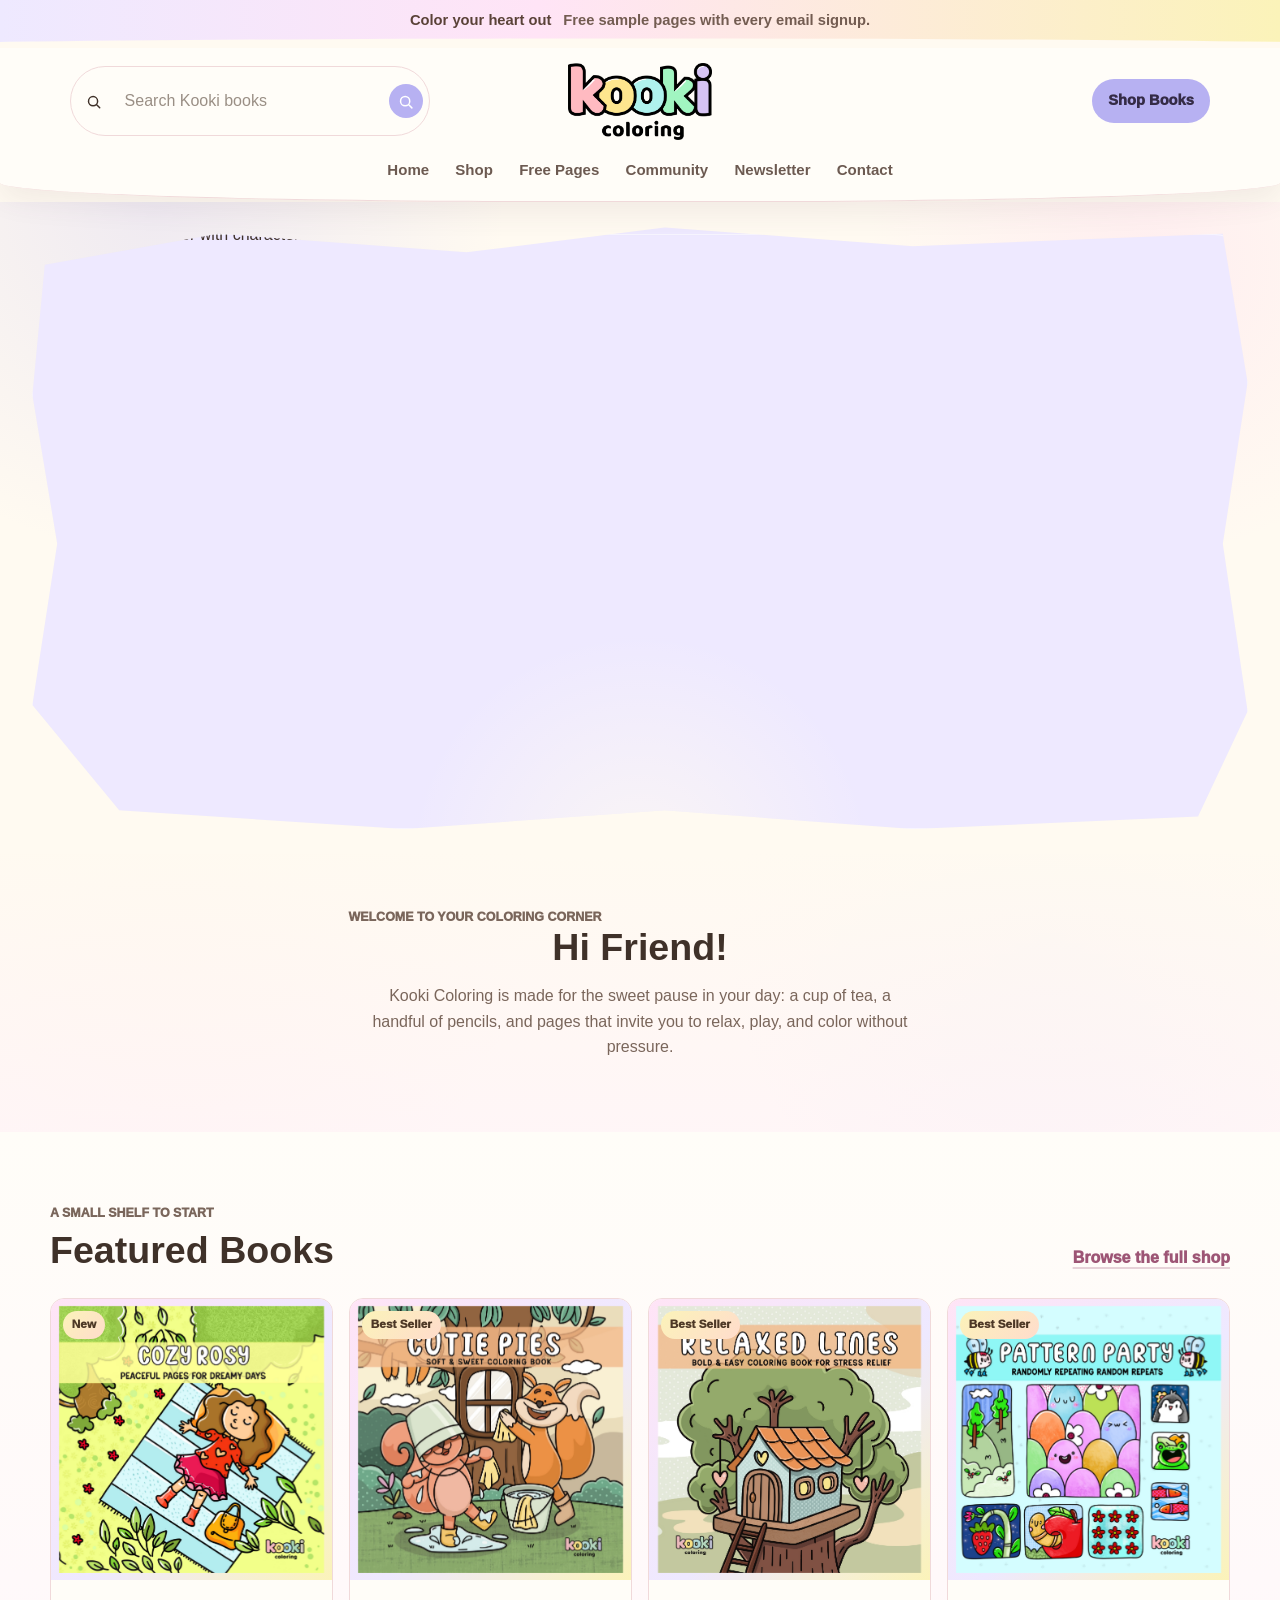
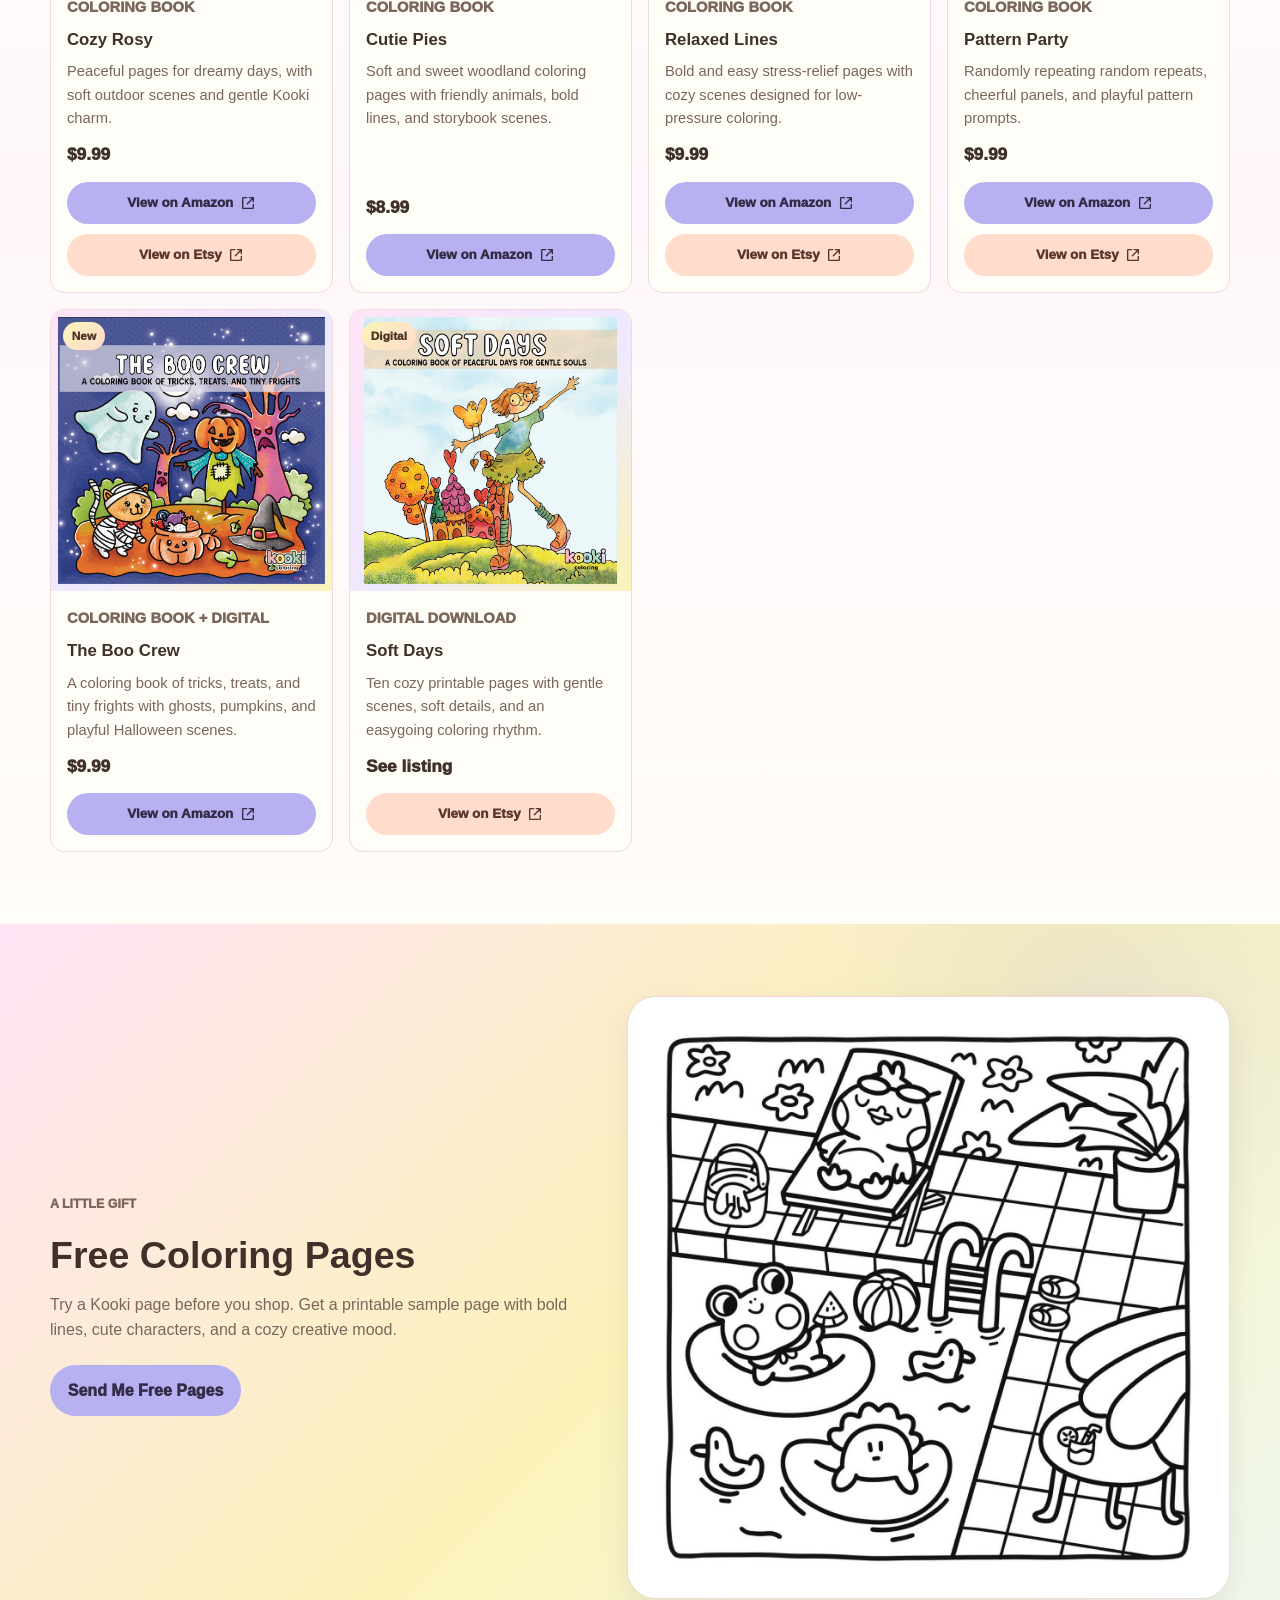
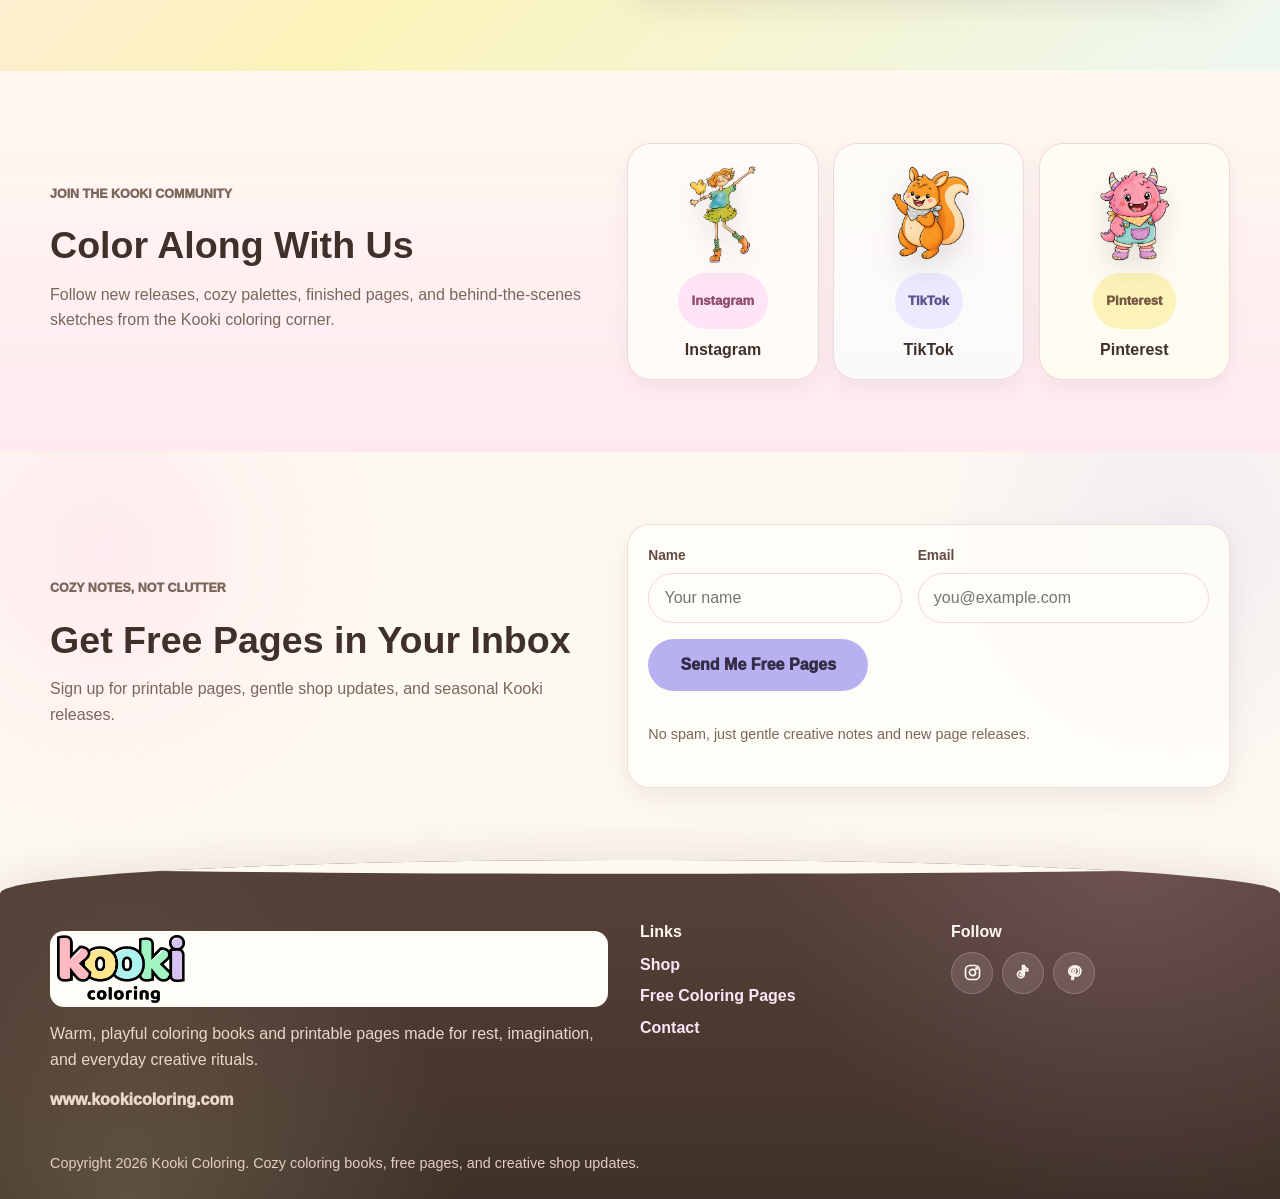
==== commit 588434d8: "Polish homepage pastel UI" ====
--- a/index.html
+++ b/index.html
@@ -8,7 +8,7 @@
       name="description"
       content="Shop warm, playful coloring books, digital pages, and cozy creative collections from Kooki Coloring."
     >
-    <link rel="preload" href="assets/real/hero/cutie-pies-cover-spread.jpg" as="image">
+    <link rel="preload" href="assets/Website Banner/kooki-homepage-hero.jpg" as="image">
     <link rel="icon" href="assets/favicon.svg" type="image/svg+xml">
     <link rel="stylesheet" href="styles.css">
     <script src="script.js" defer></script>
@@ -55,24 +55,9 @@
     </header>
 
     <main id="main">
-      <section class="hero" id="home" aria-labelledby="hero-title">
-        <div class="hero-visual real-hero">
-          <div class="hero-copy">
-            <p class="eyebrow">A softer corner of the internet</p>
-            <h1 id="hero-title">Slow Down. Color Something Cozy.</h1>
-            <p>
-              Sweet, bold, and cozy Kooki coloring books for calmer days, playful breaks, and easy creative rituals.
-            </p>
-            <div class="hero-actions" aria-label="Primary shopping actions">
-              <a class="button primary" href="shop/">Shop Books</a>
-              <a class="button secondary" href="#free-pages">Get Free Coloring Pages</a>
-            </div>
-          </div>
-          <div class="hero-collage" aria-label="Featured Kooki Coloring book covers and sample pages">
-            <img class="hero-card hero-card-main" src="assets/real/hero/cutie-pies-cover-spread.jpg" alt="Cutie Pies Kooki Coloring cover spread with sample pages">
-            <img class="hero-card hero-card-top" src="assets/real/hero/cozy-rosy-cover-spread.jpg" alt="Cozy Rosy Kooki Coloring cover spread with peaceful sample pages">
-            <img class="hero-card hero-card-bottom" src="assets/real/covers/boo-crew-cover-spread.jpg" alt="The Boo Crew Halloween coloring book cover spread">
-          </div>
+      <section class="hero" id="home" aria-label="Kooki Coloring adventure banner">
+        <div class="hero-visual hero-banner">
+          <img src="assets/Website Banner/kooki-homepage-hero.jpg" alt="Kooki Coloring banner with characters walking through a soft blue meadow">
         </div>
       </section>
 
@@ -85,14 +70,6 @@
               Kooki Coloring is made for the sweet pause in your day: a cup of tea, a handful of pencils, and pages that invite you to relax, play, and color without pressure.
             </p>
           </div>
-          <img class="line-banner" src="assets/real/covers/free-bonus-page.jpg" alt="Printable bonus coloring page with cute poolside characters">
-        </div>
-        <div class="section-shell character-parade" aria-label="Kooki Coloring characters">
-          <img src="assets/characters/kooki-flower-bug.png" alt="Smiling flower bug character">
-          <img src="assets/characters/kooki-fox-squirrel.png" alt="Waving orange Kooki squirrel character">
-          <img src="assets/characters/kooki-lavender-blob.png" alt="Lavender Kooki character">
-          <img src="assets/characters/kooki-mint-ghost.png" alt="Mint ghost Kooki character">
-          <img src="assets/characters/kooki-pink-monster.png" alt="Pink monster Kooki character">
         </div>
       </section>
 
@@ -134,14 +111,17 @@
           </div>
           <div class="social-card-grid" aria-label="Kooki Coloring social links">
             <a class="social-card instagram" href="https://www.instagram.com/kookicoloring/" aria-label="Follow Kooki Coloring on Instagram">
+              <img class="social-character" src="assets/characters/kooki-soft-days-girl.png" alt="" aria-hidden="true">
               <span class="social-card-icon" aria-hidden="true">Instagram</span>
               <strong>Instagram</strong>
             </a>
             <a class="social-card tiktok" href="https://www.tiktok.com/@kookicoloring" aria-label="Follow Kooki Coloring on TikTok">
+              <img class="social-character" src="assets/characters/kooki-fox-squirrel.png" alt="" aria-hidden="true">
               <span class="social-card-icon" aria-hidden="true">TikTok</span>
               <strong>TikTok</strong>
             </a>
             <a class="social-card pinterest" href="https://www.pinterest.com/kookicoloring/" aria-label="Follow Kooki Coloring on Pinterest">
+              <img class="social-character" src="assets/characters/kooki-pink-monster.png" alt="" aria-hidden="true">
               <span class="social-card-icon" aria-hidden="true">Pinterest</span>
               <strong>Pinterest</strong>
             </a>
--- a/styles.css
+++ b/styles.css
@@ -1,24 +1,26 @@
 :root {
   color-scheme: light;
-  --cream: #fff8ef;
-  --paper: #fffdf7;
-  --linen: #f3eadc;
-  --peach: #f6c7a1;
-  --rose: #f3a0aa;
-  --sun: #f5d65d;
-  --mint: #cfdcb3;
-  --sky: #8acbd7;
-  --lavender: #b9a4db;
-  --leaf: #5f7f52;
-  --teal: #168593;
-  --berry: #c45069;
-  --charcoal: #332d29;
-  --muted: #746b63;
-  --line: #ead9c5;
-  --shadow: 0 18px 45px rgba(70, 48, 34, 0.12);
-  --soft-shadow: 0 10px 28px rgba(70, 48, 34, 0.1);
-  --radius: 8px;
-  --radius-sm: 6px;
+  --cream: #fffaf1;
+  --paper: #fffdf8;
+  --linen: #fff1e8;
+  --peach: #ffdccc;
+  --rose: #fdb7ea;
+  --sun: #fbf3b9;
+  --mint: #dcefd7;
+  --sky: #bfeaf1;
+  --lavender: #b7b1f2;
+  --lilac-soft: #eee9ff;
+  --pink-soft: #ffe4f6;
+  --leaf: #7e9468;
+  --teal: #527f88;
+  --berry: #9d5575;
+  --charcoal: #3f3129;
+  --muted: #7a665b;
+  --line: #f0d9da;
+  --shadow: 0 18px 45px rgba(90, 64, 84, 0.13);
+  --soft-shadow: 0 10px 28px rgba(90, 64, 84, 0.1);
+  --radius: 14px;
+  --radius-sm: 10px;
   --max: 1180px;
 }
 
@@ -59,7 +61,7 @@
 }
 
 :focus-visible {
-  outline: 3px solid rgba(31, 127, 139, 0.45);
+  outline: 3px solid rgba(183, 177, 242, 0.62);
   outline-offset: 3px;
 }
 
@@ -92,13 +94,13 @@
 
 .announcement {
   align-items: center;
-  background: linear-gradient(90deg, #ffe6d0, #f5edaa, #d8e8c3, #d9eef2);
-  color: #563c35;
+  background: linear-gradient(90deg, var(--lilac-soft), var(--pink-soft) 42%, var(--sun));
+  color: #5a4238;
   display: flex;
   gap: 0.75rem;
   justify-content: center;
-  min-height: 38px;
-  padding: 0.45rem 1rem;
+  min-height: 46px;
+  padding: 0.55rem 1rem 0.9rem;
   text-align: center;
   font-size: 0.92rem;
   font-weight: 800;
@@ -106,17 +108,33 @@
   z-index: 11;
 }
 
+.announcement::after {
+  background: var(--cream);
+  bottom: -1px;
+  clip-path: ellipse(58% 58% at 50% 100%);
+  content: "";
+  height: 16px;
+  left: -5%;
+  position: absolute;
+  width: 110%;
+}
+
 .announcement-note {
-  color: #6d5b50;
+  color: #735c51;
   font-weight: 700;
 }
 
+.announcement span {
+  position: relative;
+  z-index: 1;
+}
+
 .site-header {
-  background: rgba(255, 250, 242, 0.94);
+  background: rgba(255, 253, 248, 0.94);
   border-bottom: 1px solid var(--line);
-  border-bottom-left-radius: clamp(1.15rem, 3vw, 2rem);
-  border-bottom-right-radius: clamp(1.15rem, 3vw, 2rem);
-  box-shadow: 0 12px 26px rgba(70, 48, 34, 0.07);
+  border-bottom-left-radius: 42% 1.2rem;
+  border-bottom-right-radius: 42% 1.2rem;
+  box-shadow: 0 12px 28px rgba(90, 64, 84, 0.08);
   overflow: hidden;
   position: sticky;
   top: 0;
@@ -136,9 +154,9 @@
 
 .header-shop-link {
   align-items: center;
-  background: var(--charcoal);
+  background: var(--lavender);
   border-radius: 999px;
-  color: white;
+  color: #342b46;
   display: inline-flex;
   font-size: 0.92rem;
   font-weight: 950;
@@ -150,7 +168,7 @@
 
 .header-shop-link:hover,
 .header-shop-link:focus-visible {
-  background: #1f1b18;
+  background: #a9a1ec;
   box-shadow: var(--soft-shadow);
   transform: translateY(-1px);
 }
@@ -181,7 +199,7 @@
 
 .search-submit {
   align-items: center;
-  background: var(--charcoal);
+  background: var(--lavender);
   border: 0;
   border-radius: 999px;
   color: white;
@@ -201,7 +219,7 @@
 
 .search-submit:hover,
 .search-submit:focus-visible {
-  background: #1f1b18;
+  background: #a9a1ec;
   transform: translateY(-1px);
 }
 
@@ -249,7 +267,7 @@
 
 .main-nav a {
   border-radius: 999px;
-  color: #5d5149;
+  color: #6c5a51;
   flex: 0 0 auto;
   font-size: 0.94rem;
   font-weight: 800;
@@ -259,7 +277,7 @@
 
 .main-nav a:hover,
 .main-nav a:focus-visible {
-  background: #fff0dc;
+  background: var(--pink-soft);
   color: var(--charcoal);
   transform: translateY(-1px);
 }
@@ -275,11 +293,14 @@
 }
 
 .hero {
-  padding: 1.2rem 1.25rem 0;
+  background:
+    radial-gradient(circle at 12% 0%, rgba(183, 177, 242, 0.22), transparent 22rem),
+    radial-gradient(circle at 90% 10%, rgba(253, 183, 234, 0.18), transparent 18rem);
+  padding: 1.2rem 1.25rem 0.8rem;
 }
 
 .hero-visual {
-  border-radius: var(--radius);
+  border-radius: clamp(1.25rem, 3vw, 2.1rem);
   box-shadow: var(--shadow);
   margin: 0 auto;
   max-width: min(1380px, calc(100vw - 2.5rem));
@@ -288,6 +309,24 @@
   position: relative;
 }
 
+.hero-banner {
+  aspect-ratio: 2 / 1;
+  background: var(--lilac-soft);
+  border: 1px solid rgba(183, 177, 242, 0.42);
+  clip-path: polygon(2% 7%, 16% 2%, 36% 5%, 52% 1%, 72% 4%, 97% 2%, 99% 26%, 97% 52%, 99% 79%, 95% 96%, 72% 98%, 52% 95%, 31% 98%, 8% 95%, 1% 78%, 3% 52%, 1% 28%);
+  min-height: 0;
+}
+
+.hero-banner::before {
+  border: 1px solid rgba(255, 255, 255, 0.58);
+  border-radius: inherit;
+  content: "";
+  inset: 0.7rem;
+  pointer-events: none;
+  position: absolute;
+  z-index: 2;
+}
+
 .real-hero {
   align-items: center;
   background:
@@ -307,6 +346,11 @@
   position: absolute;
 }
 
+.hero-banner::after {
+  background: radial-gradient(circle at 50% 104%, rgba(255, 250, 241, 0.72), transparent 26%);
+  display: block;
+}
+
 .real-hero::after {
   display: none;
 }
@@ -316,6 +360,14 @@
   inset: 0;
   object-fit: cover;
   position: absolute;
+  width: 100%;
+}
+
+.hero-banner > img {
+  position: static;
+  aspect-ratio: 2 / 1;
+  height: auto;
+  object-fit: cover;
   width: 100%;
 }
 
@@ -429,12 +481,12 @@
 }
 
 .button.primary {
-  background: var(--charcoal);
-  color: white;
+  background: var(--lavender);
+  color: #342b46;
 }
 
 .button.primary:hover {
-  background: #1f1b18;
+  background: #a9a1ec;
   box-shadow: var(--soft-shadow);
 }
 
@@ -445,8 +497,8 @@
 }
 
 .button.secondary:hover {
-  background: #fff2db;
-  border-color: #e8caa6;
+  background: var(--pink-soft);
+  border-color: #f4c9e8;
 }
 
 .section-pad {
@@ -468,22 +520,30 @@
 
 .intro-section {
   background:
-    radial-gradient(circle at 14% 16%, rgba(246, 199, 161, 0.34), transparent 22rem),
-    radial-gradient(circle at 82% 32%, rgba(138, 203, 215, 0.2), transparent 20rem),
+    linear-gradient(180deg, rgba(255, 250, 241, 0.96), rgba(255, 244, 249, 0.72)),
+    radial-gradient(circle at 14% 16%, rgba(255, 220, 204, 0.34), transparent 22rem),
+    radial-gradient(circle at 82% 32%, rgba(183, 177, 242, 0.2), transparent 20rem),
     var(--cream);
 }
 
 .intro-grid {
   align-items: center;
   display: grid;
-  gap: 2.5rem;
-  grid-template-columns: minmax(0, 1.05fr) minmax(280px, 0.95fr);
+  gap: 1rem;
+  grid-template-columns: minmax(0, 760px);
+  justify-content: center;
+  text-align: center;
 }
 
 .intro-grid p {
   color: var(--muted);
   margin: 1rem 0 0;
   max-width: 62ch;
+}
+
+.intro-grid p:not(.eyebrow) {
+  margin-left: auto;
+  margin-right: auto;
 }
 
 .line-banner {
@@ -523,7 +583,8 @@
 }
 
 .shop-section {
-  background: var(--paper);
+  background:
+    linear-gradient(180deg, var(--paper), #fff7fb 48%, var(--paper));
 }
 
 .section-heading {
@@ -545,10 +606,10 @@
 }
 
 .search-status {
-  background: #fff5e6;
-  border: 1px solid #f1debf;
+  background: var(--sun);
+  border: 1px solid #f3e9a5;
   border-radius: 999px;
-  color: #6a5545;
+  color: #5c493f;
   font-size: 0.9rem;
   font-weight: 800;
   padding: 0.45rem 0.75rem;
@@ -573,10 +634,10 @@
 
 .product-heading a,
 .text-link {
-  color: var(--teal);
+  color: var(--berry);
   font-weight: 950;
   text-decoration: underline;
-  text-decoration-color: rgba(31, 127, 139, 0.25);
+  text-decoration-color: rgba(157, 85, 117, 0.25);
   text-decoration-thickness: 2px;
   text-underline-offset: 4px;
 }
@@ -588,7 +649,7 @@
 }
 
 .product-card {
-  background: var(--cream);
+  background: var(--paper);
   border: 1px solid var(--line);
   border-radius: var(--radius);
   cursor: pointer;
@@ -603,19 +664,19 @@
 .product-card:hover,
 .product-card:focus-visible,
 .product-card:focus-within {
-  border-color: #e6c5a6;
+  border-color: #e8c1e1;
   box-shadow: var(--soft-shadow);
   transform: translateY(-3px);
 }
 
 .product-card:focus-visible {
-  outline: 3px solid rgba(31, 127, 139, 0.35);
+  outline: 3px solid rgba(183, 177, 242, 0.48);
   outline-offset: 3px;
 }
 
 .product-media {
   aspect-ratio: 1 / 1;
-  background: linear-gradient(135deg, #fff2db, #d9eef2);
+  background: linear-gradient(135deg, var(--pink-soft), var(--lilac-soft) 56%, var(--sun));
   display: grid;
   overflow: hidden;
   padding: 0.45rem;
@@ -687,7 +748,7 @@
 }
 
 .badge {
-  background: var(--sun);
+  background: linear-gradient(135deg, var(--sun), var(--peach));
   border-radius: 999px;
   color: #4d3826;
   font-size: 0.74rem;
@@ -743,7 +804,7 @@
 }
 
 .product-type {
-  color: var(--teal);
+  color: var(--berry);
   font-size: 0.78rem;
   font-weight: 950;
   margin: 0;
@@ -793,8 +854,8 @@
 }
 
 .purchase-link {
-  background: var(--charcoal);
-  color: white;
+  background: var(--lavender);
+  color: #342b46;
   font-size: 0.84rem;
   gap: 0.4rem;
   min-height: 40px;
@@ -810,28 +871,31 @@
 }
 
 .purchase-link:hover {
-  background: #1f1b18;
+  background: #a9a1ec;
   box-shadow: var(--soft-shadow);
 }
 
 .purchase-link-etsy {
-  background: #f1641e;
+  background: var(--peach);
+  color: #5a372d;
 }
 
 .purchase-link-etsy:hover {
-  background: #d95316;
+  background: #ffcdb9;
 }
 
 .purchase-link-free {
-  background: var(--teal);
+  background: var(--pink-soft);
+  color: #63384f;
 }
 
 .purchase-link-free:hover {
-  background: #0f6c77;
+  background: #ffd4ef;
 }
 
 .purchase-link-waitlist {
-  background: var(--leaf);
+  background: var(--mint);
+  color: #3f4e36;
 }
 
 .purchase-link-waitlist:hover {
@@ -840,8 +904,8 @@
 
 .free-pages-section {
   background:
-    radial-gradient(circle at 85% 12%, rgba(185, 164, 219, 0.22), transparent 18rem),
-    linear-gradient(135deg, #fff0dc, #e7edc8 48%, #d9eef2);
+    radial-gradient(circle at 85% 12%, rgba(183, 177, 242, 0.24), transparent 18rem),
+    linear-gradient(135deg, var(--pink-soft), var(--sun) 52%, #eef8f2);
 }
 
 .free-pages-grid,
@@ -959,7 +1023,7 @@
 
 .social-section {
   background:
-    linear-gradient(180deg, rgba(255, 250, 242, 0.9), rgba(255, 250, 242, 0.7)),
+    linear-gradient(180deg, rgba(255, 250, 241, 0.95), rgba(255, 228, 246, 0.62)),
     var(--linen);
 }
 
@@ -971,16 +1035,37 @@
 
 .social-card {
   align-items: center;
-  background: var(--paper);
+  background:
+    linear-gradient(180deg, rgba(255, 253, 248, 0.92), rgba(255, 253, 248, 0.76)),
+    var(--social-bg, var(--paper));
   border: 1px solid var(--line);
-  border-radius: var(--radius);
-  box-shadow: 0 8px 20px rgba(70, 48, 34, 0.07);
-  display: grid;
-  gap: 0.75rem;
-  min-height: 172px;
+  border-radius: clamp(1rem, 2.5vw, 1.5rem);
+  box-shadow: 0 8px 20px rgba(90, 64, 84, 0.07);
+  display: grid;
+  gap: 0.55rem;
+  grid-template-rows: 1fr auto auto;
+  min-height: 210px;
+  overflow: hidden;
   padding: 1rem;
+  position: relative;
   text-align: center;
   transition: box-shadow 180ms ease, transform 180ms ease;
+}
+
+.social-character {
+  align-self: end;
+  filter: drop-shadow(0 12px 14px rgba(90, 64, 84, 0.15));
+  height: 104px;
+  justify-self: center;
+  max-width: 92%;
+  object-fit: contain;
+  transform: translateY(0.15rem);
+  transition: transform 180ms ease;
+}
+
+.social-card:hover .social-character,
+.social-card:focus-visible .social-character {
+  transform: translateY(-0.15rem) rotate(-2deg);
 }
 
 .social-card:hover,
@@ -1001,23 +1086,36 @@
 }
 
 .social-card.instagram .social-card-icon {
-  background: #ffe9ee;
-  color: #9a3e57;
+  background: var(--pink-soft);
+  color: #8f4d70;
 }
 
 .social-card.tiktok .social-card-icon {
-  background: #d9eef2;
-  color: #135f6b;
+  background: var(--lilac-soft);
+  color: #5a538e;
 }
 
 .social-card.pinterest .social-card-icon {
-  background: #fff0dc;
-  color: #914331;
+  background: var(--sun);
+  color: #755640;
+}
+
+.social-card.instagram {
+  --social-bg: #fff1f8;
+}
+
+.social-card.tiktok {
+  --social-bg: #efedff;
+}
+
+.social-card.pinterest {
+  --social-bg: #fff5d6;
 }
 
 .newsletter-section {
   background:
-    radial-gradient(circle at 8% 24%, rgba(243, 160, 170, 0.2), transparent 18rem),
+    radial-gradient(circle at 8% 24%, rgba(253, 183, 234, 0.22), transparent 18rem),
+    radial-gradient(circle at 92% 20%, rgba(183, 177, 242, 0.18), transparent 18rem),
     var(--cream);
 }
 
@@ -1155,7 +1253,7 @@
 }
 
 .freebie-section {
-  background: linear-gradient(135deg, #fff0dc, #e7edc8 48%, #d9eef2);
+  background: linear-gradient(135deg, var(--pink-soft), var(--sun) 48%, var(--lilac-soft));
 }
 
 .kooki-banner-section {
@@ -1187,14 +1285,21 @@
 }
 
 .signup-form {
-  background: rgba(255, 253, 248, 0.88);
-  border: 1px solid rgba(234, 223, 206, 0.9);
-  border-radius: var(--radius);
+  background: rgba(255, 253, 248, 0.9);
+  border: 1px solid rgba(240, 217, 218, 0.9);
+  border-radius: clamp(1rem, 2.5vw, 1.4rem);
   box-shadow: var(--soft-shadow);
   display: grid;
   gap: 1rem;
-  grid-template-columns: repeat(2, minmax(0, 1fr)) auto;
-  padding: 1rem;
+  grid-template-columns: minmax(150px, 1fr) minmax(190px, 1.15fr);
+  padding: clamp(1rem, 2vw, 1.25rem);
+}
+
+.signup-form .button {
+  grid-column: 1 / -1;
+  justify-self: start;
+  min-width: min(100%, 220px);
+  white-space: normal;
 }
 
 .field-group {
@@ -1203,7 +1308,7 @@
 }
 
 .field-group label {
-  color: #604e43;
+  color: #614b43;
   font-size: 0.86rem;
   font-weight: 900;
 }
@@ -1267,25 +1372,39 @@
 }
 
 .site-footer {
-  background: #332d29;
-  border-top-left-radius: clamp(1.35rem, 4vw, 3rem);
-  border-top-right-radius: clamp(1.35rem, 4vw, 3rem);
-  box-shadow: 0 -14px 36px rgba(70, 48, 34, 0.09);
-  color: #fff7ee;
-  margin-top: 1.25rem;
+  background:
+    linear-gradient(180deg, #574239, #3f3129),
+    var(--charcoal);
+  border-top-left-radius: 48% 2.1rem;
+  border-top-right-radius: 48% 2.1rem;
+  box-shadow: 0 -14px 36px rgba(90, 64, 84, 0.1);
+  color: #fff9f1;
+  margin-top: 0;
   overflow: hidden;
-  padding: 3.5rem 1.25rem 1.5rem;
+  padding: 4rem 1.25rem 1.5rem;
   position: relative;
 }
 
 .site-footer::before {
   background:
-    radial-gradient(circle at 10% 100%, rgba(255, 232, 190, 0.16), transparent 28%),
-    radial-gradient(circle at 88% 0%, rgba(167, 216, 232, 0.16), transparent 30%);
+    radial-gradient(circle at 10% 100%, rgba(251, 243, 185, 0.16), transparent 28%),
+    radial-gradient(circle at 88% 0%, rgba(253, 183, 234, 0.14), transparent 30%);
   content: "";
   inset: 0;
   pointer-events: none;
   position: absolute;
+}
+
+.site-footer::after {
+  background: var(--cream);
+  clip-path: ellipse(58% 65% at 50% 0%);
+  content: "";
+  height: 22px;
+  left: -5%;
+  position: absolute;
+  top: -1px;
+  width: 110%;
+  z-index: 0;
 }
 
 .site-footer .brand {
@@ -1313,7 +1432,7 @@
 }
 
 .footer-grid a {
-  color: #f8dfc8;
+  color: #ffe4f6;
   display: block;
   font-weight: 750;
   margin: 0.38rem 0;
@@ -1324,7 +1443,7 @@
 }
 
 .footer-brand p {
-  color: #e6d3c1;
+  color: #ead8cb;
   margin: 0.9rem 0 0;
 }
 
@@ -1368,8 +1487,8 @@
 
 .social-links a {
   align-items: center;
-  background: rgba(255, 247, 238, 0.12);
-  border: 1px solid rgba(255, 247, 238, 0.2);
+  background: rgba(255, 228, 246, 0.12);
+  border: 1px solid rgba(255, 228, 246, 0.22);
   border-radius: 999px;
   color: #fff7ee;
   display: inline-flex;
@@ -1382,7 +1501,7 @@
 
 .social-links a:hover,
 .social-links a:focus-visible {
-  background: #fff7ee;
+  background: var(--pink-soft);
   color: #332d29;
   transform: translateY(-2px);
 }
@@ -1398,7 +1517,7 @@
 }
 
 .copyright {
-  color: #d7c2ae;
+  color: #e3cfc3;
   font-size: 0.9rem;
   margin: 2.5rem auto 0;
   max-width: var(--max);
@@ -1545,12 +1664,17 @@
   }
 
   .hero {
-    padding: 0.8rem 0.8rem 0;
+    padding: 0.8rem 0.8rem 0.4rem;
   }
 
   .hero-visual {
     max-width: calc(100vw - 1.6rem);
     min-height: 0;
+  }
+
+  .hero-banner {
+    border-radius: 1.2rem;
+    clip-path: polygon(3% 6%, 19% 3%, 39% 5%, 58% 2%, 82% 5%, 97% 4%, 98% 27%, 96% 52%, 98% 80%, 94% 96%, 73% 97%, 49% 95%, 29% 98%, 7% 95%, 2% 78%, 3% 52%, 2% 28%);
   }
 
   .real-hero {
@@ -1604,6 +1728,11 @@
     grid-template-columns: 1fr;
   }
 
+  .signup-form .button {
+    justify-self: stretch;
+    width: 100%;
+  }
+
   .shop-toolbar {
     align-items: stretch;
     flex-direction: column;
@@ -1615,6 +1744,14 @@
 
   .social-card-grid {
     grid-template-columns: 1fr;
+  }
+
+  .social-card {
+    min-height: 190px;
+  }
+
+  .social-character {
+    height: 94px;
   }
 
   .dialog-info {
